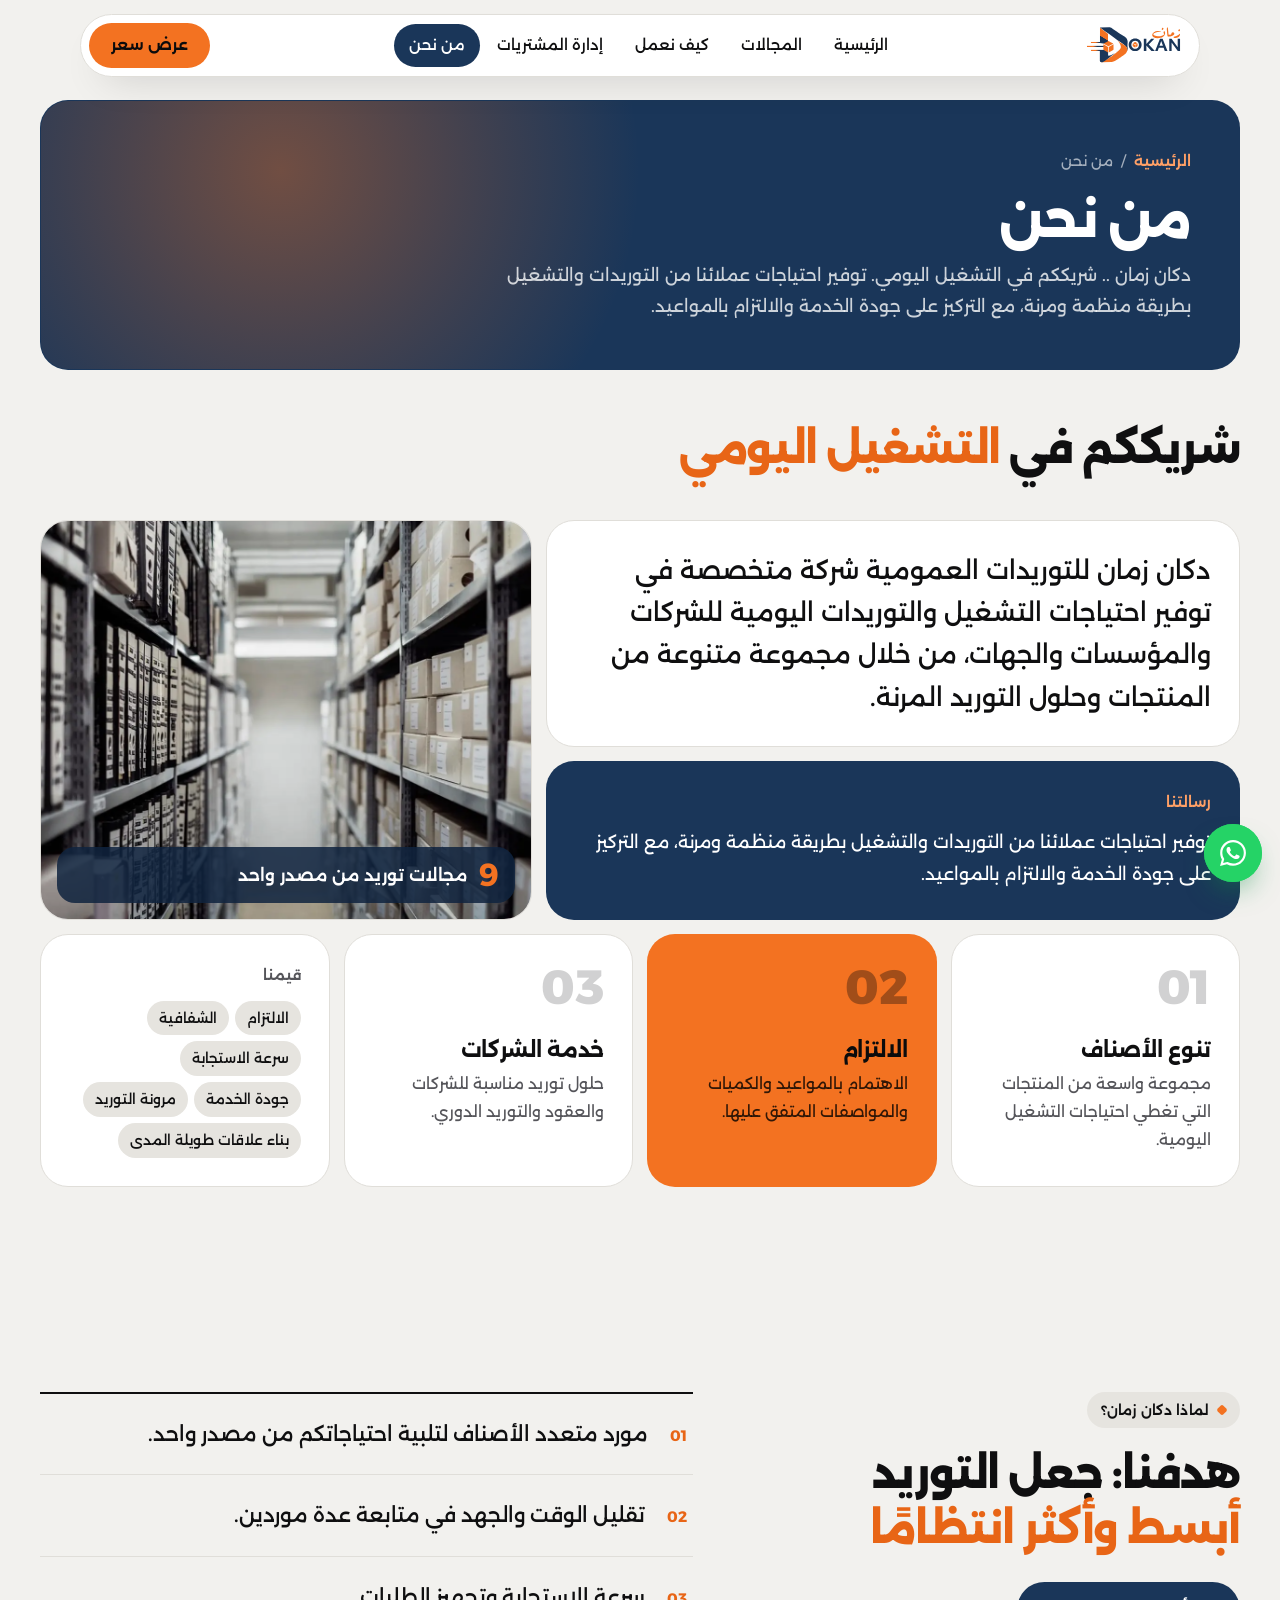
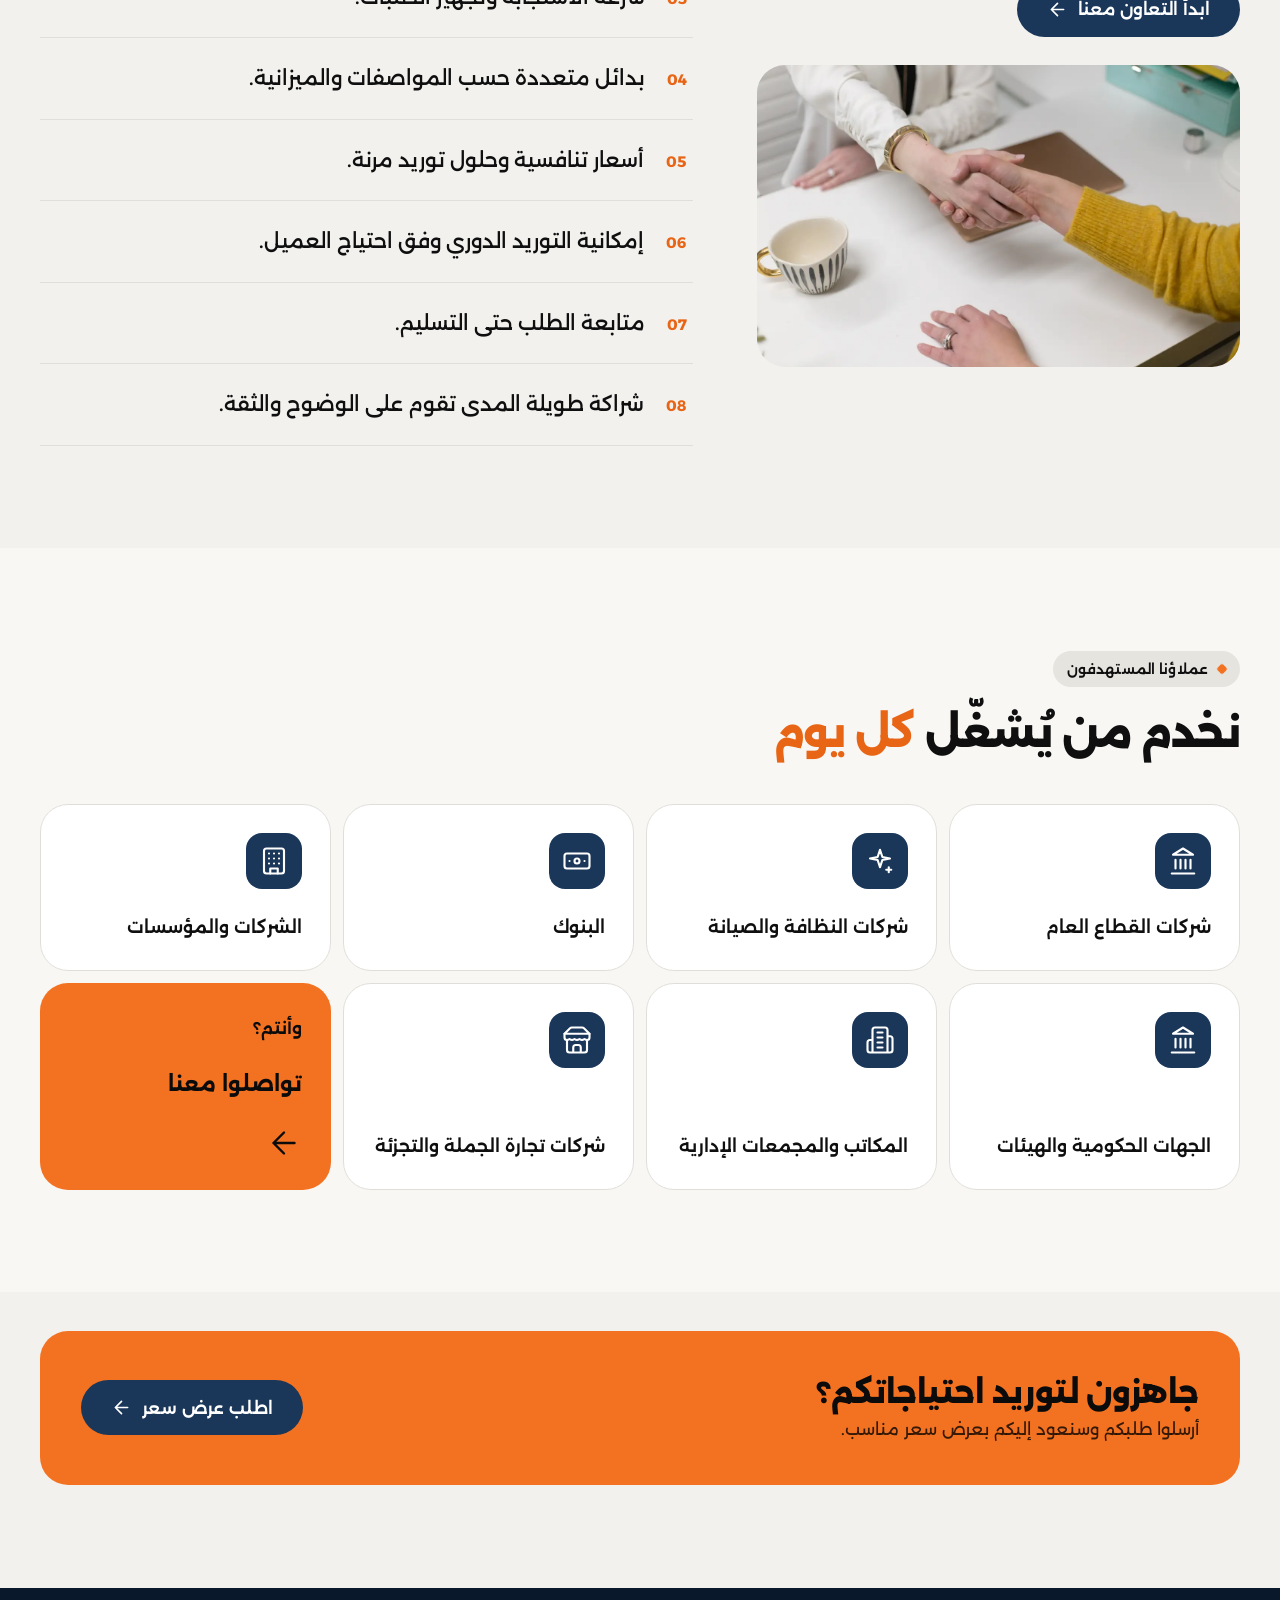
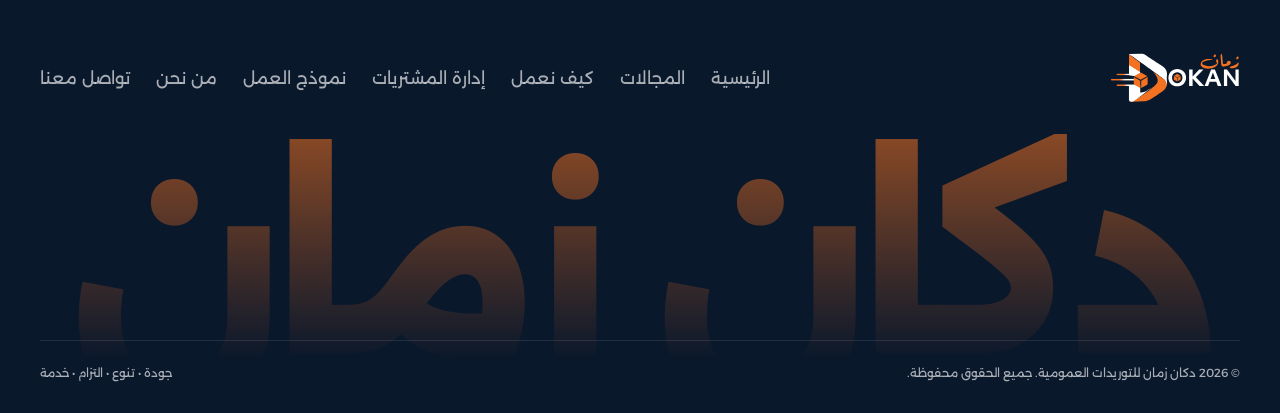
==== about.html @ 1d297fa9 "Dokan Zaman website Static Arabic (RTL) website for Dokan Zaman General Supplies: homepage plus cate" ====
<!doctype html>
<html lang="ar" dir="rtl">
<head>
  <meta charset="utf-8">
  <meta name="viewport" content="width=device-width, initial-scale=1">
  <title>من نحن | دكان زمان</title>
  <meta name="description" content="دكان زمان للتوريدات العمومية — شريككم الموثوق في التوريدات والتشغيل. مورد واحد لاحتياجات متعددة وإدارة المشتريات نيابةً عن الشركات.">
  <meta name="color-scheme" content="light">
  <meta name="theme-color" content="#F2F1EE">
  <link rel="icon" type="image/svg+xml" href="assets/logo-mark.svg">
  <link rel="preconnect" href="https://fonts.googleapis.com">
  <link rel="preconnect" href="https://fonts.gstatic.com" crossorigin>
  <link href="https://fonts.googleapis.com/css2?family=Alexandria:wght@300..800&display=swap" rel="stylesheet">
  <link rel="stylesheet" href="css/style.css?v=9cafc431">
</head>
<body id="top">

  <svg class="sprite" aria-hidden="true" xmlns="http://www.w3.org/2000/svg">
    <defs>
      <symbol id="i-building" viewBox="0 0 24 24"><rect width="16" height="20" x="4" y="2" rx="2"/><path d="M9 22v-4h6v4M8 6h.01M16 6h.01M12 6h.01M12 10h.01M12 14h.01M16 10h.01M16 14h.01M8 10h.01M8 14h.01"/></symbol>
      <symbol id="i-landmark" viewBox="0 0 24 24"><path d="M3 22h18M6 18v-7M10 18v-7M14 18v-7M18 18v-7"/><path d="M12 2 20 7H4Z"/></symbol>
      <symbol id="i-bank" viewBox="0 0 24 24"><rect width="20" height="12" x="2" y="6" rx="2"/><circle cx="12" cy="12" r="2"/><path d="M6 12h.01M18 12h.01"/></symbol>
      <symbol id="i-sparkle" viewBox="0 0 24 24"><path d="M12 3l1.9 5.8L20 10l-6.1 1.2L12 17l-1.9-5.8L4 10l6.1-1.2Z"/><path d="M19 17v4M17 19h4"/></symbol>
      <symbol id="i-store" viewBox="0 0 24 24"><path d="m2 7 4.41-4.41A2 2 0 0 1 7.83 2h8.34a2 2 0 0 1 1.42.59L22 7M4 12v8a2 2 0 0 0 2 2h12a2 2 0 0 0 2-2v-8M15 22v-4a2 2 0 0 0-2-2h-2a2 2 0 0 0-2 2v4M2 7h20"/><path d="M22 7v3a2 2 0 0 1-2 2 2.7 2.7 0 0 1-1.6-.6.7.7 0 0 0-.8 0A2.7 2.7 0 0 1 16 12a2.7 2.7 0 0 1-1.6-.6.7.7 0 0 0-.8 0A2.7 2.7 0 0 1 12 12a2.7 2.7 0 0 1-1.6-.6.7.7 0 0 0-.8 0A2.7 2.7 0 0 1 8 12a2.7 2.7 0 0 1-1.6-.6.7.7 0 0 0-.8 0A2.7 2.7 0 0 1 4 12a2 2 0 0 1-2-2V7"/></symbol>
      <symbol id="i-office" viewBox="0 0 24 24"><path d="M6 22V4a2 2 0 0 1 2-2h8a2 2 0 0 1 2 2v18ZM6 12H4a2 2 0 0 0-2 2v6a2 2 0 0 0 2 2h2M18 9h2a2 2 0 0 1 2 2v9a2 2 0 0 1-2 2h-2M10 6h4M10 10h4M10 14h4M10 18h4"/></symbol>
      <symbol id="i-arrow" viewBox="0 0 24 24"><path d="M19 12H5M12 19l-7-7 7-7"/></symbol>
      <symbol id="i-menu" viewBox="0 0 24 24"><path d="M4 6h16M4 12h16M4 18h16"/></symbol>
      <symbol id="i-x" viewBox="0 0 24 24"><path d="M18 6 6 18M6 6l12 12"/></symbol>
      <symbol id="i-up" viewBox="0 0 24 24"><path d="m18 15-6-6-6 6"/></symbol>
    </defs>
  </svg>

  <!-- ============ ISLAND NAV ============ -->
  <header class="island" id="island">
    <a href="index.html" class="island__brand" aria-label="دكان زمان — الصفحة الرئيسية">
      <img src="assets/logo.svg" alt="Dokan Zaman" width="120" height="48">
    </a>
    <nav class="island__links" aria-label="القائمة الرئيسية">
      <a href="index.html">الرئيسية</a>
      <a href="categories.html">المجالات</a>
      <a href="services.html">كيف نعمل</a>
      <a href="procurement.html">إدارة المشتريات</a>
      <a href="about.html" class="is-active" aria-current="page">من نحن</a>
    </nav>
    <div class="island__actions">
      <a href="index.html#contact" class="pill pill--orange island__cta">عرض سعر</a>
      <button class="icon-btn menu-btn" type="button" aria-label="فتح القائمة" aria-expanded="false" aria-controls="sheet">
        <svg class="ico"><use href="#i-menu"/></svg>
      </button>
    </div>
  </header>

  <!-- full-screen mobile menu -->
  <div class="sheet" id="sheet" hidden>
    <button class="icon-btn sheet__close" type="button" aria-label="إغلاق القائمة"><svg class="ico"><use href="#i-x"/></svg></button>
    <nav class="sheet__links" aria-label="القائمة">
      <a href="index.html"><span>01</span>الرئيسية</a>
      <a href="categories.html"><span>02</span>المجالات</a>
      <a href="services.html"><span>03</span>كيف نعمل</a>
      <a href="procurement.html"><span>04</span>إدارة المشتريات</a>
      <a href="about.html"><span>05</span>من نحن</a>
      <a href="index.html#contact"><span>06</span>تواصل معنا</a>
    </nav>
    <a href="index.html#contact" class="pill pill--orange pill--lg sheet__cta">اطلب عرض سعر <svg class="ico"><use href="#i-arrow"/></svg></a>
  </div>

  <main>
    <section class="page-hero2">
      <div class="wrap">
        <div class="tile tile--dark page-hero2__tile" data-reveal>
          <nav class="crumbs2" aria-label="مسار الصفحة"><a href="index.html">الرئيسية</a><span aria-hidden="true">/</span><span aria-current="page">من نحن</span></nav>
          <h1>من نحن</h1>
          <p>دكان زمان .. شريككم في التشغيل اليومي. توفير احتياجات عملائنا من التوريدات والتشغيل بطريقة منظمة ومرنة، مع التركيز على جودة الخدمة والالتزام بالمواعيد.</p>
        </div>
      </div>
    </section>

    <!-- ============ ABOUT BENTO ============ -->
    <section class="sec" id="about">
      <div class="wrap">
        <header class="sec__head" data-reveal>
          <h2>شريككم في <span class="hl">التشغيل اليومي</span></h2>
        </header>
        <div class="bento bento--about">
          <article class="tile tile--wide" data-reveal>
            <p class="quote">دكان زمان للتوريدات العمومية شركة متخصصة في توفير احتياجات التشغيل والتوريدات اليومية للشركات والمؤسسات والجهات، من خلال مجموعة متنوعة من المنتجات وحلول التوريد المرنة.</p>
          </article>
          <figure class="tile tile--photo about-photo" data-reveal style="--d:.04s">
            <img src="assets/img/warehouse.webp" alt="مستودع منظم بأرفف مليئة بالأصناف" width="1280" height="853" loading="lazy" decoding="async">
            <figcaption><b>9</b> مجالات توريد من مصدر واحد</figcaption>
          </figure>
          <article class="tile tile--blue about-mission" data-reveal style="--d:.06s">
            <span class="tile__label tile__label--light">رسالتنا</span>
            <p class="tile__text">توفير احتياجات عملائنا من التوريدات والتشغيل بطريقة منظمة ومرنة، مع التركيز على جودة الخدمة والالتزام بالمواعيد.</p>
          </article>
          <article class="tile pillar2" data-reveal>
            <b class="pillar2__n">01</b>
            <h3>تنوع الأصناف</h3>
            <p>مجموعة واسعة من المنتجات التي تغطي احتياجات التشغيل اليومية.</p>
          </article>
          <article class="tile pillar2 tile--orange" data-reveal style="--d:.06s">
            <b class="pillar2__n">02</b>
            <h3>الالتزام</h3>
            <p>الاهتمام بالمواعيد والكميات والمواصفات المتفق عليها.</p>
          </article>
          <article class="tile pillar2" data-reveal style="--d:.12s">
            <b class="pillar2__n">03</b>
            <h3>خدمة الشركات</h3>
            <p>حلول توريد مناسبة للشركات والعقود والتوريد الدوري.</p>
          </article>
          <article class="tile tile--values" data-reveal style="--d:.18s">
            <span class="tile__label">قيمنا</span>
            <ul class="chips2">
              <li>الالتزام</li><li>الشفافية</li><li>سرعة الاستجابة</li><li>جودة الخدمة</li><li>مرونة التوريد</li><li>بناء علاقات طويلة المدى</li>
            </ul>
          </article>
        </div>
      </div>
    </section>

    <!-- ============ WHY ============ -->
    <section class="sec" id="why">
      <div class="wrap why2">
        <header class="sec__head why2__head" data-reveal>
          <span class="tag"><i></i> لماذا دكان زمان؟</span>
          <h2>هدفنا: جعل التوريد <span class="hl">أبسط وأكثر انتظامًا</span></h2>
          <a href="index.html#contact" class="pill pill--dark pill--lg">ابدأ التعاون معنا <svg class="ico"><use href="#i-arrow"/></svg></a>
          <figure class="why2__media"><img src="assets/img/handshake.webp" alt="مصافحة لإتمام اتفاق توريد" width="1280" height="853" loading="lazy" decoding="async"></figure>
        </header>
        <ol class="why2__list">
          <li data-reveal><b>01</b>مورد متعدد الأصناف لتلبية احتياجاتكم من مصدر واحد.</li>
          <li data-reveal><b>02</b>تقليل الوقت والجهد في متابعة عدة موردين.</li>
          <li data-reveal><b>03</b>سرعة الاستجابة وتجهيز الطلبات.</li>
          <li data-reveal><b>04</b>بدائل متعددة حسب المواصفات والميزانية.</li>
          <li data-reveal><b>05</b>أسعار تنافسية وحلول توريد مرنة.</li>
          <li data-reveal><b>06</b>إمكانية التوريد الدوري وفق احتياج العميل.</li>
          <li data-reveal><b>07</b>متابعة الطلب حتى التسليم.</li>
          <li data-reveal><b>08</b>شراكة طويلة المدى تقوم على الوضوح والثقة.</li>
        </ol>
      </div>
    </section>

    <!-- ============ CLIENTS ============ -->
    <section class="sec sec--tint" id="clients">
      <div class="wrap">
        <header class="sec__head" data-reveal>
          <span class="tag"><i></i> عملاؤنا المستهدفون</span>
          <h2>نخدم من يُشغّل <span class="hl">كل يوم</span></h2>
        </header>
        <ul class="clients2">
          <li class="tile" data-reveal><svg class="ico"><use href="#i-landmark"/></svg>شركات القطاع العام</li>
          <li class="tile" data-reveal style="--d:.04s"><svg class="ico"><use href="#i-sparkle"/></svg>شركات النظافة والصيانة</li>
          <li class="tile" data-reveal style="--d:.08s"><svg class="ico"><use href="#i-bank"/></svg>البنوك</li>
          <li class="tile" data-reveal style="--d:.12s"><svg class="ico"><use href="#i-building"/></svg>الشركات والمؤسسات</li>
          <li class="tile" data-reveal style="--d:.16s"><svg class="ico"><use href="#i-landmark"/></svg>الجهات الحكومية والهيئات</li>
          <li class="tile" data-reveal style="--d:.2s"><svg class="ico"><use href="#i-office"/></svg>المكاتب والمجمعات الإدارية</li>
          <li class="tile" data-reveal style="--d:.24s"><svg class="ico"><use href="#i-store"/></svg>شركات تجارة الجملة والتجزئة</li>
          <li class="tile tile--orange clients2__cta" data-reveal style="--d:.28s"><a href="index.html#contact">وأنتم؟ <b>تواصلوا معنا</b> <svg class="ico"><use href="#i-arrow"/></svg></a></li>
        </ul>
      </div>
    </section>

    <section class="sec sec--cta">
      <div class="wrap">
        <div class="tile tile--orange cta-tile" data-reveal>
          <div>
            <h2>جاهزون لتوريد احتياجاتكم؟</h2>
            <p>أرسلوا طلبكم وسنعود إليكم بعرض سعر مناسب.</p>
          </div>
          <a href="index.html#contact" class="pill pill--dark pill--lg">اطلب عرض سعر <svg class="ico"><use href="#i-arrow"/></svg></a>
        </div>
      </div>
    </section>
  </main>

  <footer class="foot">
    <div class="wrap foot__inner">
      <img class="foot__logo" src="assets/logo-dark.svg" alt="Dokan Zaman" width="160" height="64" loading="lazy">
      <nav class="foot__links" aria-label="روابط سريعة">
        <a href="index.html">الرئيسية</a><a href="categories.html">المجالات</a><a href="services.html">كيف نعمل</a><a href="procurement.html">إدارة المشتريات</a><a href="procurement.html#savings">نموذج العمل</a><a href="about.html">من نحن</a><a href="index.html#contact">تواصل معنا</a>
      </nav>
    </div>
    <p class="foot__word" aria-hidden="true">دكان زمان</p>
    <div class="wrap foot__bottom">
      <small>© <span id="year">2026</span> دكان زمان للتوريدات العمومية. جميع الحقوق محفوظة.</small>
      <small>جودة • تنوع • التزام • خدمة</small>
    </div>
  </footer>

  <a href="https://wa.me/201000000000?text=%D9%85%D8%B1%D8%AD%D8%A8%D9%8B%D8%A7%20%D8%AF%D9%83%D8%A7%D9%86%20%D8%B2%D9%85%D8%A7%D9%86%D8%8C%20%D8%A3%D8%B1%D9%8A%D8%AF%20%D8%A7%D9%84%D8%A7%D8%B3%D8%AA%D9%81%D8%B3%D8%A7%D8%B1%20%D8%B9%D9%86%20%D8%B7%D9%84%D8%A8%20%D8%AA%D9%88%D8%B1%D9%8A%D8%AF." class="wa-float" target="_blank" rel="noopener" aria-label="تواصل معنا على واتساب">
    <svg class="wa-float__icon" viewBox="0 0 24 24" aria-hidden="true"><path fill="currentColor" d="M17.472 14.382c-.297-.149-1.758-.867-2.03-.967-.273-.099-.471-.148-.67.15-.197.297-.767.966-.94 1.164-.173.199-.347.223-.644.075-.297-.15-1.255-.463-2.39-1.475-.883-.788-1.48-1.761-1.653-2.059-.173-.297-.018-.458.13-.606.134-.133.298-.347.446-.52.149-.174.198-.298.298-.497.099-.198.05-.371-.025-.52-.075-.149-.669-1.612-.916-2.207-.242-.579-.487-.5-.669-.51-.173-.008-.371-.01-.57-.01-.198 0-.52.074-.792.372-.272.297-1.04 1.016-1.04 2.479 0 1.462 1.065 2.875 1.213 3.074.149.198 2.096 3.2 5.077 4.487.709.306 1.262.489 1.694.625.712.227 1.36.195 1.871.118.571-.085 1.758-.719 2.006-1.413.248-.694.248-1.289.173-1.413-.074-.124-.272-.198-.57-.347m-5.421 7.403h-.004a9.87 9.87 0 0 1-5.031-1.378l-.361-.214-3.741.982.998-3.648-.235-.374a9.86 9.86 0 0 1-1.51-5.26c.001-5.45 4.436-9.884 9.888-9.884 2.64 0 5.122 1.03 6.988 2.898a9.825 9.825 0 0 1 2.893 6.994c-.003 5.45-4.437 9.884-9.885 9.884m8.413-18.297A11.815 11.815 0 0 0 12.05 0C5.495 0 .16 5.335.157 11.892c0 2.096.547 4.142 1.588 5.945L.057 24l6.305-1.654a11.882 11.882 0 0 0 5.683 1.448h.005c6.554 0 11.89-5.335 11.893-11.893a11.821 11.821 0 0 0-3.48-8.413Z"/></svg>
    <span class="wa-float__label">تواصل معنا على واتساب</span>
  </a>
  <a href="#top" class="to-top2" aria-label="العودة للأعلى"><svg class="ico"><use href="#i-up"/></svg></a>


  <script src="js/main.js?v=364446db" defer></script>
</body>
</html>
---- css/style.css ----
/* =========================================================
   Dokan Zaman — site styles ("Bold Bento")
   Flat, high-contrast tiles: navy (#1A3659, from the logo) + orange; black only for text.
   Performance: animate transform/opacity only,
   no blur filters, looping animations pause off-screen.
   ========================================================= */

:root {
  --orange: #F37221;
  --orange-600: #DC6015;
  --orange-300: #FFA066;
  --ink-on-orange: #0B0B0C;
  --band: #10243F;            /* deep navy for large dark areas */
  --blue: #1A3659;

  --bg: #F2F1EE;
  --tile: #FFFFFF;
  --tile-2: #F8F7F4;
  --heading: #0F0F10;
  --text: #1C1C1E;
  --muted: #55555A;
  --line: #E0DED9;
  --dark-tile: #1A3659;       /* logo navy for dark tiles, badges, buttons */
  --hl: #E86516;
  --chip: #E6E4DF;
  --shadow: 0 18px 40px -24px rgba(0, 0, 0, .3);

  --font: "Alexandria", "Readex Pro", system-ui, "Segoe UI", Tahoma, sans-serif;
  --r: 28px;
  --ease: cubic-bezier(.22, .8, .24, 1);
  --wrap: 1200px;
  interpolate-size: allow-keywords;
  color-scheme: light;
}

/* ---------- Base ---------- */
*, *::before, *::after { box-sizing: border-box; }
html { scroll-behavior: smooth; scroll-padding-top: 96px; overflow-x: clip; -webkit-text-size-adjust: 100%; }
body {
  margin: 0; font-family: var(--font); font-size: 1.05rem; line-height: 1.8;
  color: var(--text); background: var(--bg); -webkit-font-smoothing: antialiased; overflow-x: clip;
}
img, svg { display: block; max-width: 100%; }
a { color: inherit; text-decoration: none; }
h1, h2, h3 { margin: 0; line-height: 1.4; color: var(--heading); letter-spacing: -.015em; }
p { margin: 0; }
ul, ol { margin: 0; padding: 0; list-style: none; }
button, input, select, textarea { font: inherit; color: inherit; }
::selection { background: var(--orange); color: #fff; }
:focus-visible { outline: 3px solid var(--orange); outline-offset: 3px; border-radius: 8px; }

.sprite { position: absolute; width: 0; height: 0; overflow: hidden; }
.ico { width: 1.25em; height: 1.25em; flex: none; fill: none; stroke: currentColor; stroke-width: 1.9; stroke-linecap: round; stroke-linejoin: round; }
.num { direction: ltr; unicode-bidi: isolate; display: inline-block; }
.wrap { width: min(var(--wrap), 100% - 32px); margin-inline: auto; }
.hl { color: var(--hl); }


/* ---------- Tags / pills / buttons ---------- */
.tag {
  display: inline-flex; align-items: center; gap: 10px;
  font-size: .85rem; font-weight: 600; letter-spacing: .01em;
  color: var(--heading); background: var(--chip);
  padding: 6px 14px; border-radius: 999px; margin-bottom: 18px;
  width: fit-content;
}
.tag i { width: 8px; height: 8px; border-radius: 2px; background: var(--orange); transform: rotate(45deg); }
.tag--light { color: #fff; background: rgba(255,255,255,.08); }
.tag--dark { color: var(--ink-on-orange); background: rgba(0,0,0,.1); }
.tag--dark i { background: var(--ink-on-orange); }

.pill {
  display: inline-flex; align-items: center; justify-content: center; gap: 10px;
  padding: 11px 20px; border-radius: 999px; border: 2px solid transparent;
  font-weight: 600; font-size: .98rem; line-height: 1.2; cursor: pointer;
  transition: transform .3s var(--ease), background-color .25s, color .25s, border-color .25s;
}
.pill .ico { transition: transform .3s var(--ease); }
.pill:hover { transform: translateY(-2px); }
.pill:hover .ico { transform: translateX(-4px); }
.pill:active { transform: scale(.97); }
.pill--orange { background: var(--orange); color: var(--ink-on-orange); }
.pill--orange:hover { background: var(--orange-600); color: #fff; }
.pill--dark { background: var(--dark-tile); color: #fff; }
.pill--dark:hover { background: var(--orange); color: var(--ink-on-orange); }
.pill--line { border-color: var(--heading); color: var(--heading); }
.pill--line:hover { background: var(--dark-tile); border-color: var(--dark-tile); color: #fff; }
.pill--lg { padding: 15px 28px; font-size: 1.05rem; }
.pill--block { width: 100%; }

.icon-btn {
  width: 44px; height: 44px; border-radius: 50%;
  display: inline-grid; place-items: center;
  border: 0; background: var(--chip); color: var(--heading); cursor: pointer;
  transition: background-color .25s, color .25s, transform .3s var(--ease);
}
.icon-btn:hover { background: var(--dark-tile); color: #fff; }
.icon-btn:active { transform: scale(.92); }
.icon-btn .ico { width: 20px; height: 20px; grid-area: 1 / 1; }


/* =========================================================
   ISLAND NAV
   ========================================================= */
.island {
  position: fixed; z-index: 60; top: 14px; left: 50%;
  width: min(1120px, 100% - 24px);
  display: flex; align-items: center; justify-content: space-between; gap: 16px;
  padding: 8px 18px 8px 8px;
  background: var(--tile);
  border: 1px solid var(--line);
  border-radius: 999px;
  box-shadow: var(--shadow);
  transform: translateX(-50%);
  transition: transform .45s var(--ease);
}
.island.is-hidden { transform: translate(-50%, calc(-100% - 60px)); }
.island__brand img { height: 38px; width: auto; }
.island__links { display: flex; gap: 2px; }
.island__links a {
  padding: 8px 15px; border-radius: 999px; font-weight: 500; font-size: .93rem; color: var(--heading);
  transition: background-color .25s, color .25s;
}
.island__links a:hover { background: var(--chip); }
.island__links a.is-active { background: var(--dark-tile); color: #fff; }
.island__actions { display: flex; align-items: center; gap: 8px; }
.menu-btn { display: none; }

.sheet {
  position: fixed; inset: 0; z-index: 70;
  background: var(--band); color: #fff;
  display: flex; flex-direction: column; justify-content: center; gap: 36px;
  padding: 90px 28px 40px;
  opacity: 0; transform: translateY(-16px); pointer-events: none;
  transition: opacity .3s, transform .4s var(--ease);
}
/* `display: flex` above would override the [hidden] attribute — keep the closed sheet out of the page */
.sheet[hidden] { display: none; }
.sheet.is-open { opacity: 1; transform: none; pointer-events: auto; }
.sheet__close { position: absolute; top: 20px; left: 20px; background: rgba(255,255,255,.1); color: #fff; }
.sheet__links { display: grid; gap: 6px; }
.sheet__links a { display: flex; align-items: baseline; gap: 16px; font-size: clamp(1.8rem, 7vw, 2.6rem); font-weight: 700; line-height: 1.5; }
.sheet__links a span { font-size: .9rem; color: var(--orange); font-weight: 600; }
.sheet__links a:hover { color: var(--orange-300); }
.sheet__cta { align-self: flex-start; }

/* =========================================================
   TILES / BENTO
   ========================================================= */
.bento { display: grid; grid-template-columns: repeat(12, 1fr); gap: 14px; }
.tile {
  position: relative; overflow: hidden;
  background: var(--tile);
  border: 1px solid var(--line);
  border-radius: var(--r);
  padding: 28px;
}
.tile--dark { background: var(--dark-tile); border-color: transparent; color: rgba(255,255,255,.85); }
.tile--dark h3, .tile--dark h2 { color: #fff; }
.tile--blue { background: var(--blue); border-color: transparent; color: rgba(255,255,255,.85); }
.tile--blue h3 { color: #fff; }
.tile--orange { background: var(--orange); border-color: transparent; color: var(--ink-on-orange); }
.tile--orange h2, .tile--orange h3 { color: var(--ink-on-orange); }
.tile__label { display: block; font-size: .9rem; font-weight: 600; color: var(--muted); }
.tile--orange .tile__label { color: rgba(0,0,0,.75); }
.tile__label--light { color: var(--orange-300); }
.tile__text { color: #fff; font-size: 1.1rem; margin-top: 10px; line-height: 1.85; }
.big { display: block; font-size: clamp(2.6rem, 1.6rem + 3vw, 4.2rem); font-weight: 800; line-height: 1.05; letter-spacing: -.03em; color: var(--heading); }
.tile--orange .big { color: var(--ink-on-orange); }
.big--sm { font-size: clamp(2rem, 1.4rem + 2vw, 2.8rem); }

/* =========================================================
   HERO
   ========================================================= */
.hero { padding: 104px 0 18px; }
.bento--hero { grid-auto-rows: minmax(0, auto); }
.tile--intro { grid-column: span 7; grid-row: span 2; padding: clamp(28px, 4vw, 52px); display: flex; flex-direction: column; justify-content: center; }
.tile--intro h1 { font-size: clamp(2.1rem, 1.2rem + 3vw, 3.6rem); font-weight: 800; line-height: 1.25; letter-spacing: -.03em; }
.tile--intro p { color: var(--muted); font-size: clamp(1rem, .95rem + .3vw, 1.15rem); margin-top: 22px; max-width: 52ch; }
.row-btns { display: flex; flex-wrap: wrap; gap: 10px; margin-top: 30px; }

.tile--brand { grid-column: span 5; min-height: 300px; display: flex; flex-direction: column; justify-content: space-between; }
.tile--brand::before {
  content: ""; position: absolute; inset: auto -20% -60% auto; width: 90%; aspect-ratio: 1; border-radius: 50%;
  background: radial-gradient(closest-side, rgba(243,114,33,.35), transparent);
}
.brand-art { position: relative; flex: 1; display: grid; place-items: center; }
.brand-art img { width: min(58%, 250px); position: relative; animation: bob 6s ease-in-out infinite; will-change: transform; }
.brand-art__lines { position: absolute; left: 4%; top: 50%; width: 36%; height: 44px; margin-top: -22px; display: flex; flex-direction: column; justify-content: space-between; }
.brand-art__lines i { height: 6px; border-radius: 99px; background: linear-gradient(90deg, transparent, var(--orange)); transform-origin: right; animation: whoosh 2.4s var(--ease) infinite; will-change: transform, opacity; }
.brand-art__lines i:nth-child(2) { animation-delay: .4s; background: linear-gradient(90deg, transparent, #fff); }
.brand-art__lines i:nth-child(3) { animation-delay: .8s; width: 70%; }
@keyframes bob { 50% { transform: translateY(-10px); } }
@keyframes whoosh { 0% { transform: scaleX(0); opacity: 0; } 30% { opacity: 1; } 100% { transform: translateX(-30%) scaleX(1); opacity: 0; } }
.tile__foot { position: relative; font-size: 1.05rem; color: rgba(255,255,255,.8); }
.tile__foot b { color: var(--orange-300); }

.tile--stat { grid-column: span 2; display: flex; flex-direction: column; justify-content: space-between; gap: 16px; min-height: 170px; }
.tile--stat.tile--orange { grid-column: span 3; }
.tile__corner { position: absolute; top: 22px; left: 22px; width: 28px; height: 28px; stroke-width: 2.2; }

.tile--track { grid-column: span 12; padding: 22px 28px; }
.track__head { display: flex; justify-content: space-between; align-items: center; margin-bottom: 16px; font-size: .92rem; }
.live { display: inline-flex; align-items: center; gap: 10px; color: var(--muted); font-weight: 500; }
.live i { position: relative; width: 9px; height: 9px; border-radius: 50%; background: #22C55E; }
.live i::after { content: ""; position: absolute; inset: 0; border-radius: 50%; background: #22C55E; animation: ping 1.8s ease-out 3; }
@keyframes ping { to { transform: scale(3); opacity: 0; } }
.track__status { font-weight: 700; color: var(--hl); transition: opacity .25s; }
.track { display: grid; grid-template-columns: repeat(5, 1fr); gap: 10px; }
.track li {
  display: flex; align-items: center; gap: 12px;
  padding: 10px 12px; border-radius: 18px;
  background: var(--tile-2); color: var(--muted); font-size: .92rem; font-weight: 500;
  transition: background-color .35s, color .35s;
}
.track li span { width: 38px; height: 38px; flex: none; border-radius: 12px; display: grid; place-items: center; background: var(--chip); transition: background-color .35s, color .35s; }
.track li span .ico { width: 19px; height: 19px; }
.track li.is-done { color: var(--heading); }
.track li.is-done span { background: rgba(243,114,33,.16); color: var(--hl); }
.track li.is-current { background: var(--dark-tile); color: #fff; }
.track li.is-current span { background: var(--orange); color: var(--ink-on-orange); }
.track__bar { height: 5px; margin-top: 14px; border-radius: 99px; background: var(--chip); overflow: hidden; }
.track__bar span { display: block; height: 100%; background: var(--orange); border-radius: 99px; transform-origin: right; transform: scaleX(.2); transition: transform .6s var(--ease); }

/* =========================================================
   DOUBLE TICKER (straight, crisp, vivid)
   ========================================================= */
.ticker { margin: 56px 0 0; }
.ticker__row { overflow: hidden; padding: 14px 0; }
.ticker__row--orange { background: var(--orange); color: var(--ink-on-orange); }
.ticker__row--dark { background: var(--band); color: #fff; }
.ticker__track { display: flex; width: max-content; animation: marquee 50s linear infinite; }
.ticker__track--rev { animation-direction: reverse; animation-duration: 60s; }
.ticker ul { display: flex; gap: 36px; padding-inline-end: 36px; }
.ticker li { display: inline-flex; align-items: center; gap: 36px; white-space: nowrap; font-weight: 700; font-size: clamp(1.1rem, .9rem + .8vw, 1.6rem); }
.ticker li::after { content: "✦"; font-size: .7em; }
.ticker__row--dark li { font-weight: 500; font-size: clamp(1rem, .9rem + .4vw, 1.2rem); }
.ticker__row--dark li::after { content: ""; width: 8px; height: 8px; border-radius: 2px; background: var(--orange); transform: rotate(45deg); }
.ticker:hover .ticker__track { animation-play-state: paused; }
@keyframes marquee { to { transform: translateX(50%); } }

/* =========================================================
   SECTIONS
   ========================================================= */
.sec { padding-block: clamp(64px, 8vw, 104px); }
.sec--tint { background: var(--tile-2); }
.sec__head { margin-bottom: clamp(28px, 4vw, 44px); max-width: 760px; }
.sec__head h2 { font-size: clamp(1.7rem, 1.1rem + 2.1vw, 2.6rem); font-weight: 800; line-height: 1.32; letter-spacing: -.03em; }
.sec__head--split { max-width: none; display: flex; justify-content: space-between; align-items: flex-end; gap: 24px 48px; flex-wrap: wrap; }
.sec__lead { color: var(--muted); font-size: 1.08rem; max-width: 52ch; margin-top: 14px; }
.sec__head--split .sec__lead { margin-top: 0; }

/* About */
.bento--about .tile--wide { grid-column: span 7; display: flex; align-items: center; }
.about-mission { grid-column: span 7; }
.about-photo { grid-column: span 5; grid-row: span 2; margin: 0; padding: 0; min-height: 320px; }
.tile--photo img { position: absolute; inset: 0; width: 100%; height: 100%; object-fit: cover; transition: transform 1.2s var(--ease); }
.tile--photo:hover img { transform: scale(1.04); }
.tile--photo figcaption {
  position: absolute; right: 16px; bottom: 16px; left: 16px;
  display: flex; align-items: center; gap: 12px;
  padding: 12px 16px; border-radius: 18px;
  background: rgba(16,36,63,.85); color: #fff; font-weight: 600;
}
.tile--photo figcaption b { font-size: 2rem; line-height: 1; color: var(--orange); }
.quote { font-size: clamp(1.2rem, 1rem + .7vw, 1.55rem); font-weight: 500; line-height: 1.7; color: var(--heading); }
.pillar2 { grid-column: span 3; display: flex; flex-direction: column; gap: 6px; transition: transform .4s var(--ease); }
.pillar2:hover { transform: translateY(-6px); }
.pillar2__n { font-size: 3rem; font-weight: 800; line-height: 1; opacity: .2; margin-bottom: 18px; }
.pillar2 h3 { font-size: 1.3rem; }
.pillar2 p { color: var(--muted); font-size: .98rem; }
.pillar2.tile--orange p { color: rgba(0,0,0,.8); }
.pillar2.tile--orange .pillar2__n { opacity: .35; }
.tile--values { grid-column: span 3; }
.chips2 { display: flex; flex-wrap: wrap; gap: 6px; margin-top: 12px; }
.chips2 li { padding: 5px 12px; border-radius: 999px; background: var(--chip); font-size: .86rem; font-weight: 500; color: var(--heading); }

/* Services rows */
.rows { border-top: 2px solid var(--heading); }
.row {
  position: relative; isolation: isolate;
  display: grid; grid-template-columns: 70px minmax(180px, 1fr) 1.6fr 48px; align-items: center; gap: 20px;
  padding: 26px 18px; border-bottom: 1px solid var(--line);
  transition: color .3s;
}
.row::before {
  content: ""; position: absolute; inset: 4px 0; z-index: -1; border-radius: 20px;
  background: var(--orange); transform: scaleY(0); opacity: 0;
  transition: transform .4s var(--ease), opacity .3s;
}
.row b { font-size: 1rem; font-weight: 700; color: var(--hl); }
.row h3 { font-size: clamp(1.15rem, 1rem + .6vw, 1.5rem); font-weight: 700; }
.row p { color: var(--muted); }
.row .ico { width: 30px; height: 30px; color: var(--heading); justify-self: end; transition: transform .4s var(--ease); }
.row:hover::before { transform: none; opacity: 1; }
.row:hover b, .row:hover h3, .row:hover p, .row:hover .ico { color: var(--ink-on-orange); }
.row:hover .ico { transform: rotate(-12deg) scale(1.1); }

/* Process (sticky stepper) */
.process2 { display: grid; grid-template-columns: .9fr 1.1fr; gap: clamp(28px, 5vw, 72px); align-items: start; }
.process2__aside { align-self: stretch; }
.process2__aside .stepper { position: sticky; top: 100px; }
.stepper {
  background: var(--dark-tile); color: #fff; border-radius: var(--r);
  padding: 30px; display: grid; grid-template-columns: 1fr auto; align-items: center; gap: 20px;
}
.stepper__media { grid-column: 1 / -1; position: relative; aspect-ratio: 16 / 9; border-radius: 18px; overflow: hidden; background: rgba(255,255,255,.06); }
.stepper__media img { position: absolute; inset: 0; width: 100%; height: 100%; object-fit: cover; opacity: 0; transform: scale(1.06); transition: opacity .6s var(--ease), transform 1.2s var(--ease); }
.stepper__media img.is-on { opacity: 1; transform: none; }
.stepper__num { direction: ltr; text-align: right; font-size: 5.5rem; font-weight: 800; line-height: 1; letter-spacing: -.04em; }
.stepper__num span { display: inline-block; transition: opacity .25s, transform .35s var(--ease); }
.stepper__num span.is-swap { opacity: 0; transform: translateY(12px); }
.stepper__num small { font-size: 1.2rem; font-weight: 500; opacity: .5; margin-inline-start: 6px; }
.stepper__icon { width: 96px; height: 96px; border-radius: 28px; background: var(--orange); color: var(--ink-on-orange); display: grid; place-items: center; }
.stepper__icon .ico { width: 46px; height: 46px; stroke-width: 1.6; }
.stepper__dots { grid-column: 1 / -1; display: flex; gap: 6px; }
.stepper__dots i { flex: 1; height: 5px; border-radius: 99px; background: rgba(255,255,255,.15); transition: background-color .35s; }
.stepper__dots i.is-on { background: var(--orange); }
.steps2 { display: grid; gap: 14px; }
.step2 {
  background: var(--tile); border: 1px solid var(--line); border-radius: var(--r);
  padding: 30px; min-height: 220px;
  display: flex; flex-direction: column; justify-content: center; gap: 6px;
  opacity: .45; transition: opacity .4s, border-color .4s;
}
.step2.is-active { opacity: 1; border-color: var(--orange); }
.step2 b { color: var(--hl); font-weight: 700; }
.step2 h3 { font-size: 1.5rem; }
.step2 p { color: var(--muted); }
.step2__ico { display: none; }

/* Procurement band (dark in both themes) */
.band {
  background:
    radial-gradient(700px 500px at 100% 0%, rgba(46,90,140,.35), transparent 65%),
    radial-gradient(600px 500px at 0% 100%, rgba(243,114,33,.16), transparent 60%),
    var(--band);
  color: rgba(255,255,255,.85);
}
.band h2, .band h3 { color: #fff; }
.band .hl { color: var(--orange-300); }
.band .sec__lead { color: rgba(255,255,255,.7); }
.band__grid { display: grid; grid-template-columns: 1.15fr 1fr; gap: 20px; align-items: start; }

.acc { border-top: 1px solid rgba(255,255,255,.14); }
.acc details { border-bottom: 1px solid rgba(255,255,255,.14); }
.acc summary {
  display: flex; align-items: center; gap: 14px;
  padding: 22px 4px; cursor: pointer; list-style: none;
  font-size: 1.2rem; font-weight: 600; color: #fff;
  transition: color .25s;
}
.acc summary::-webkit-details-marker { display: none; }
.acc summary .ico { width: 26px; height: 26px; color: var(--orange-300); }
.acc summary:hover { color: var(--orange-300); }
.acc summary i { position: relative; margin-inline-start: auto; width: 34px; height: 34px; border-radius: 50%; background: rgba(255,255,255,.08); transition: background-color .3s, transform .4s var(--ease); }
.acc summary i::before, .acc summary i::after { content: ""; position: absolute; top: 50%; left: 50%; width: 14px; height: 2px; margin: -1px 0 0 -7px; background: currentColor; border-radius: 2px; }
.acc summary i::after { transform: rotate(90deg); transition: transform .4s var(--ease); }
.acc details[open] summary i { background: var(--orange); color: var(--ink-on-orange); transform: rotate(180deg); }
.acc details[open] summary i::after { transform: rotate(0); }
.acc details::details-content { height: 0; overflow: clip; transition: height .45s var(--ease), content-visibility .45s allow-discrete; }
.acc details[open]::details-content { height: auto; }
.acc .ticks { padding: 0 44px 22px 0; }

.ticks li { position: relative; padding-inline-start: 32px; margin-bottom: 10px; }
.ticks li::before {
  content: ""; position: absolute; right: 0; top: .4em; width: 20px; height: 20px; border-radius: 6px;
  background: var(--orange) url("data:image/svg+xml,%3Csvg xmlns='http://www.w3.org/2000/svg' viewBox='0 0 24 24' fill='none' stroke='%230B0B0C' stroke-width='3.2' stroke-linecap='round' stroke-linejoin='round'%3E%3Cpath d='M20 6 9 17l-5-5'/%3E%3C/svg%3E") center / 12px no-repeat;
}
.ticks--dark li { color: var(--muted); }

.bento--value { grid-template-columns: repeat(2, 1fr); gap: 12px; }
.vtile { grid-column: span 1; display: flex; flex-direction: column; justify-content: flex-end; gap: 6px; min-height: 150px; }
.vtile--big { grid-column: span 2; min-height: 200px; }
.vtile--big p { color: rgba(0,0,0,.8); }
.vtile h3 { font-size: 1.1rem; }
.tile--glass { background: rgba(255,255,255,.05); border-color: rgba(255,255,255,.1); transition: background-color .3s, transform .4s var(--ease); }
.tile--glass:hover { background: rgba(255,255,255,.09); transform: translateY(-4px); }
.tile--glass .big { color: var(--orange-300); }
.vtile__ico { width: 34px; height: 34px; color: var(--orange-300); margin-bottom: auto; }

.flow { display: flex; flex-wrap: wrap; align-items: center; gap: 10px; margin-top: 36px; }
.flow span {
  position: relative; isolation: isolate;
  padding: 8px 18px; margin-left: 14px; border-radius: 999px; border: 1px solid rgba(255,255,255,.18);
  font-weight: 600; color: #fff;
}
.flow span::before { content: ""; position: absolute; inset: -1px; z-index: -1; border-radius: inherit; background: var(--orange); opacity: 0; animation: flowGlow 6s infinite; }
.flow span:nth-child(2)::before { animation-delay: 1s; }
.flow span:nth-child(3)::before { animation-delay: 2s; }
.flow span:nth-child(4)::before { animation-delay: 3s; }
.flow span:nth-child(5)::before { animation-delay: 4s; }
.flow span:nth-child(6)::before { animation-delay: 5s; }
.flow span:not(:last-child)::after { content: "←"; position: absolute; left: -15px; top: 50%; transform: translateY(-50%); color: rgba(255,255,255,.45); font-size: .8rem; }
@keyframes flowGlow { 0%, 12% { opacity: 1; } 20%, 100% { opacity: 0; } }

/* Calculator */
.calc2 { display: grid; grid-template-columns: 1.15fr .85fr; border-radius: 32px; overflow: hidden; border: 1px solid var(--line); }
.calc2__inputs { background: var(--tile); padding: clamp(24px, 4vw, 44px); }
.calc2__inputs h3 { font-size: 1.5rem; margin-bottom: 22px; }
.calc2__label { display: block; font-weight: 600; margin-bottom: 10px; color: var(--heading); }
.presets { display: flex; flex-wrap: wrap; gap: 8px; margin-bottom: 22px; }
.presets button {
  padding: 9px 16px; border-radius: 999px; border: 2px solid var(--line); background: transparent;
  font-weight: 600; font-size: .92rem; cursor: pointer; color: var(--heading);
  transition: background-color .2s, border-color .2s, color .2s;
}
.presets button:hover { border-color: var(--orange); }
.presets button.is-on { background: var(--orange); border-color: var(--orange); color: var(--ink-on-orange); }
.range2 { display: block; margin-bottom: 22px; }
.range2__row { display: flex; justify-content: space-between; gap: 12px; margin-bottom: 10px; color: var(--muted); font-weight: 500; }
.range2 output { font-weight: 800; color: var(--heading); unicode-bidi: plaintext; font-variant-numeric: tabular-nums; }
input[type="range"] {
  --fill: 50%;
  -webkit-appearance: none; appearance: none; width: 100%; height: 10px; border-radius: 99px;
  background: linear-gradient(270deg, var(--orange) var(--fill), #E0DED9 var(--fill));
  cursor: pointer; touch-action: pan-y;
}
input[type="range"]::-webkit-slider-thumb { -webkit-appearance: none; width: 28px; height: 28px; border-radius: 50%; background: var(--dark-tile); border: 5px solid var(--orange); transition: transform .2s var(--ease); }
input[type="range"]:active::-webkit-slider-thumb { transform: scale(1.15); }
input[type="range"]::-moz-range-thumb { width: 18px; height: 18px; border-radius: 50%; background: var(--dark-tile); border: 5px solid var(--orange); }
.calc2__note { font-size: .85rem; color: var(--muted); padding-top: 16px; border-top: 1px dashed var(--line); }

.calc2__out { background: var(--dark-tile); color: #fff; padding: clamp(24px, 4vw, 44px); display: flex; flex-direction: column; justify-content: center; align-items: center; gap: 26px; }
.donut { position: relative; width: min(100%, 280px); aspect-ratio: 1; }
.donut svg { width: 100%; height: 100%; transform: rotate(-90deg); }
.donut circle { fill: none; stroke-width: 14; stroke-linecap: round; }
.donut__track { stroke: rgba(255,255,255,.1); }
.donut__a { stroke: #fff; }
.donut__b { stroke: var(--orange); }
.calc2.is-in .donut__a, .calc2.is-in .donut__b { animation: donut 1.2s var(--ease) .2s backwards; }
@keyframes donut { from { stroke-dasharray: 0 100; } }
.donut__center { position: absolute; inset: 0; display: flex; flex-direction: column; align-items: center; justify-content: center; text-align: center; }
.donut__center small { color: rgba(255,255,255,.65); font-size: .85rem; }
.donut__center strong { font-size: clamp(1.7rem, 1.3rem + 1.2vw, 2.3rem); font-weight: 800; line-height: 1.2; font-variant-numeric: tabular-nums; }
.legend { width: 100%; display: grid; gap: 10px; }
.legend li { display: flex; align-items: center; gap: 10px; padding: 12px 16px; border-radius: 16px; background: rgba(255,255,255,.07); }
.legend i { width: 14px; height: 14px; border-radius: 4px; flex: none; }
.lg-a { background: #fff; }
.lg-b { background: var(--orange); }
.legend span { color: rgba(255,255,255,.75); font-size: .95rem; }
.legend b { color: #fff; }
.legend strong { margin-inline-start: auto; font-weight: 700; unicode-bidi: plaintext; font-variant-numeric: tabular-nums; }

/* Roadmap */
.road { position: relative; display: grid; grid-template-columns: repeat(3, 1fr); gap: 14px; }
.road__line { position: absolute; top: 48px; right: 48px; left: 48px; height: 3px; background: var(--line); border-radius: 99px; z-index: 0; }
.road__line span { display: block; height: 100%; background: var(--orange); border-radius: 99px; transform-origin: right; transform: scaleX(0); }
.phase2 { z-index: 1; padding-top: 22px; background: var(--tile); }
.phase2.tile--dark { background: var(--dark-tile); }
.phase2 { display: flex; flex-direction: column; }
.phase2__dot { width: 42px; height: 42px; border-radius: 50%; display: grid; place-items: center; background: var(--dark-tile); color: #fff; font-weight: 800; margin-bottom: 18px; }
.phase2__dot--on { background: var(--orange); color: var(--ink-on-orange); }
.phase2__time { position: absolute; top: 26px; left: 24px; font-size: .82rem; font-weight: 700; padding: 4px 12px; border-radius: 999px; background: var(--chip); color: var(--heading); }
.phase2__time--on { background: rgba(255,255,255,.12); color: #fff; }
.phase2 h3 { font-size: 1.3rem; margin-bottom: 14px; }
.team2 { margin-top: 14px; display: flex; flex-wrap: wrap; align-items: center; justify-content: space-between; gap: 16px 28px; padding: 22px 28px; border-radius: var(--r); background: var(--tile); border: 1px solid var(--line); }
.team2 p { color: var(--muted); max-width: 60ch; }
.team2 p b { color: var(--heading); }
.team2 ul { display: flex; flex-wrap: wrap; gap: 8px; }
.team2 li { padding: 7px 14px; border-radius: 999px; background: var(--dark-tile); color: #fff; font-size: .9rem; font-weight: 500; }

/* Why */
.why2 { display: grid; grid-template-columns: .85fr 1.15fr; gap: clamp(28px, 5vw, 72px); align-items: start; }
.why2__head { position: sticky; top: 100px; }
.why2__head .pill { margin-top: 26px; }
.why2__media { margin: 28px 0 0; border-radius: var(--r); overflow: hidden; aspect-ratio: 16 / 10; }
.why2__media img { width: 100%; height: 100%; object-fit: cover; }
.why2__list { border-top: 2px solid var(--heading); }
.why2__list li {
  display: flex; align-items: baseline; gap: 22px;
  padding: 22px 6px; border-bottom: 1px solid var(--line);
  font-size: clamp(1.05rem, .95rem + .4vw, 1.28rem); font-weight: 500; color: var(--heading);
  transition: color .25s, translate .35s var(--ease);
}
.why2__list li b { font-size: .95rem; font-weight: 700; color: var(--hl); }
.why2__list li:hover { color: var(--hl); translate: -8px 0; }

/* Clients */
.clients2 { display: grid; grid-template-columns: repeat(4, 1fr); gap: 12px; }
.clients2 li { display: flex; flex-direction: column; gap: 22px; font-size: 1.08rem; font-weight: 600; color: var(--heading); min-height: 150px; justify-content: space-between; transition: background-color .3s, color .3s, transform .4s var(--ease); }
.clients2 li .ico { width: 36px; height: 36px; color: var(--orange); stroke-width: 1.6; }
.clients2 li:not(.clients2__cta):hover { background: var(--dark-tile); color: #fff; transform: translateY(-4px); }
.clients2__cta a { display: flex; flex-direction: column; justify-content: space-between; height: 100%; gap: 22px; color: var(--ink-on-orange); }
.clients2__cta b { display: block; font-size: 1.3rem; }
.clients2__cta .ico { color: var(--ink-on-orange) !important; transition: transform .3s var(--ease); }
.clients2__cta:hover .ico { transform: translateX(-6px); }

/* Contact */
.bento--contact { align-items: stretch; }
.cta2 { grid-column: span 5; padding: clamp(28px, 4vw, 44px); display: flex; flex-direction: column; }
.cta2 h2 { font-size: clamp(1.55rem, 1rem + 1.8vw, 2.25rem); font-weight: 800; line-height: 1.4; }
.cta2 > p { margin-top: 12px; color: rgba(0,0,0,.8); }
.cta2__list { display: grid; gap: 10px; margin-top: auto; padding-top: 32px; }
.cta2__list li { display: flex; align-items: center; gap: 14px; padding: 12px 16px; border-radius: 18px; background: rgba(0,0,0,.08); font-weight: 600; font-size: 1.05rem; transition: background-color .25s; }
.cta2__list li:hover { background: rgba(0,0,0,.16); }
.cta2__list .ico { width: 22px; height: 22px; }

.form2 { grid-column: span 7; padding: clamp(24px, 4vw, 40px); display: grid; gap: 14px; align-content: start; }
.form2 h3 { font-size: 1.5rem; margin-bottom: 6px; }
.form2__row { display: grid; grid-template-columns: 1fr 1fr; gap: 14px; }
.f { position: relative; display: block; }
.f input, .f select, .f textarea {
  width: 100%; padding: 24px 16px 8px; border-radius: 16px;
  border: 2px solid var(--line); background: var(--tile-2); color: var(--heading);
  transition: border-color .25s; resize: vertical; appearance: none;
}
.f textarea { padding-top: 30px; }
.f > span {
  position: absolute; right: 18px; top: 50%; transform: translateY(-50%);
  color: var(--muted); pointer-events: none; font-size: 1rem;
  transform-origin: right top; transition: transform .25s var(--ease), top .25s var(--ease), color .25s;
}
.f textarea + span { top: 26px; }
.f input:focus, .f select:focus, .f textarea:focus { outline: none; border-color: var(--orange); }
.f input:focus + span, .f input:not(:placeholder-shown) + span,
.f textarea:focus + span, .f textarea:not(:placeholder-shown) + span,
.f--select > span { top: 8px; transform: scale(.78); color: var(--hl); }
.f--select::after { content: ""; position: absolute; left: 18px; top: 50%; width: 8px; height: 8px; margin-top: -2px; border-left: 2px solid var(--muted); border-bottom: 2px solid var(--muted); transform: translateY(-50%) rotate(-45deg); pointer-events: none; }
.f .is-invalid { border-color: #E04848; }
.form2__msg { text-align: center; font-size: .92rem; min-height: 1.4em; color: var(--muted); }
.form2__msg.is-ok { color: #1E9E67; }
.form2__msg.is-err { color: #E04848; }

/* Footer */
.foot { background: #0A182C; color: rgba(255,255,255,.65); padding-top: 64px; overflow: hidden; }
.foot__inner { display: flex; flex-wrap: wrap; justify-content: space-between; align-items: center; gap: 24px; }
.foot__logo { height: 52px; width: auto; }
.foot__links { display: flex; flex-wrap: wrap; gap: 8px 26px; }
.foot__links a:hover { color: var(--orange-300); }
.foot__word {
  font-size: clamp(4.5rem, 19vw, 17rem); font-weight: 800; line-height: 1.1; text-align: center; white-space: nowrap;
  margin: 30px 0 -0.25em; letter-spacing: -.04em;
  background: linear-gradient(180deg, rgba(243,114,33,.55), rgba(243,114,33,0) 85%);
  -webkit-background-clip: text; background-clip: text; color: transparent;
  user-select: none;
}
.foot__bottom { display: flex; flex-wrap: wrap; justify-content: space-between; gap: 10px; padding: 22px 0 28px; border-top: 1px solid rgba(255,255,255,.1); position: relative; font-size: .88rem; }

.to-top2 {
  position: fixed; left: 18px; bottom: 18px; z-index: 50;
  width: 52px; height: 52px; border-radius: 50%; display: grid; place-items: center;
  background: var(--orange); color: var(--ink-on-orange);
  opacity: 0; transform: translateY(16px) scale(.85); pointer-events: none;
  transition: opacity .3s, transform .35s var(--ease), background-color .25s;
}
.to-top2.is-visible { opacity: 1; transform: none; pointer-events: auto; }
.to-top2:hover { background: var(--dark-tile); color: #fff; }
.to-top2 .ico { width: 22px; height: 22px; stroke-width: 2.4; }

/* =========================================================
   REVEAL
   ========================================================= */
.js [data-reveal]:not(.is-in) { opacity: 0; }
.js [data-reveal].is-in { animation: reveal .75s var(--ease) var(--d, 0s) backwards; }
@keyframes reveal { from { opacity: 0; translate: 0 26px; } }
[data-anim].is-paused *, [data-anim].is-paused *::before, [data-anim].is-paused *::after { animation-play-state: paused !important; }

/* =========================================================
   RESPONSIVE
   ========================================================= */
@media (max-width: 1080px) {
  .tile--intro { grid-column: span 12; grid-row: auto; }
  .tile--brand { grid-column: span 6; }
  .tile--stat, .tile--stat.tile--orange { grid-column: span 3; }
  .island__links a { padding: 8px 10px; font-size: .88rem; }
  .bento--about .tile--wide, .about-mission { grid-column: span 12; }
  .about-photo { grid-column: span 12; grid-row: auto; min-height: 300px; }
  .pillar2 { grid-column: span 4; }
  .tile--values { grid-column: span 12; }
  .clients2 { grid-template-columns: repeat(3, 1fr); }
  .track li { flex-direction: column; text-align: center; gap: 6px; font-size: .8rem; }
}

@media (max-width: 960px) {
  .island__links { display: none; }
  .menu-btn { display: inline-grid; }
  .process2, .why2, .band__grid, .calc2 { grid-template-columns: 1fr; }
  .process2__aside, .why2__head { position: static; }
  .stepper { display: none; }
  .why2__media { display: none; }
  .step2 { opacity: 1; min-height: 0; border-color: var(--line); padding-inline-start: 96px; position: relative; }
  .step2__ico { display: grid; place-items: center; position: absolute; right: 26px; top: 30px; width: 52px; height: 52px; border-radius: 16px; background: var(--orange); color: var(--ink-on-orange); }
  .step2__ico .ico { width: 26px; height: 26px; }
  .road { grid-template-columns: 1fr; }
  .road__line { display: none; }
  .cta2, .form2 { grid-column: span 12; }
  .row { grid-template-columns: 50px 1fr 40px; }
  .row p { grid-column: 2 / 4; grid-row: 2; margin-top: -10px; }
  .row .ico { grid-column: 3; grid-row: 1; }
}

@media (max-width: 600px) {
  body { font-size: 1rem; }
  .hero { padding-top: 92px; }
  .island { padding: 6px 12px 6px 6px; }
  .island__cta { display: none; }
  .island__brand img { height: 34px; }
  .tile { padding: 22px; border-radius: 24px; }
  .tile--brand { grid-column: span 12; min-height: 240px; }
  .tile--stat, .tile--stat.tile--orange { grid-column: span 6; min-height: 140px; }
  .row-btns .pill { flex: 1 1 100%; }
  .track li { padding: 8px 4px; }
  .track li { font-size: 0; gap: 0; }
  .track li span { width: 34px; height: 34px; }
  .pillar2 { grid-column: span 12; }
  .clients2 { grid-template-columns: 1fr 1fr; }
  .clients2 li { min-height: 130px; font-size: .98rem; }
  .form2__row { grid-template-columns: 1fr; }
  .foot__word { margin-bottom: -.2em; }
}

@media (hover: none) {
  .pillar2:hover, .pill:hover, .tile--glass:hover, .clients2 li:hover { transform: none; }
}

@media (prefers-reduced-motion: reduce) {
  html { scroll-behavior: auto; }
  *, *::before, *::after { animation-duration: .001ms !important; animation-iteration-count: 1 !important; transition-duration: .001ms !important; }
  .js [data-reveal]:not(.is-in) { opacity: 1; }
  .ticker__track { animation: none; }
}

/* =========================================================
   HOME SUMMARY BLOCKS + INNER PAGES
   The homepage is an overview: each section answers one question
   and links to the inner page that holds the detail.
   ========================================================= */
.link-more {
  display: inline-flex; align-items: center; gap: 8px; white-space: nowrap;
  font-weight: 700; color: var(--hl);
  padding: 6px 0; border-bottom: 2px solid transparent;
  transition: border-color .25s, gap .3s var(--ease);
}
.link-more .ico { width: 18px; height: 18px; }
.link-more:hover { border-color: currentColor; gap: 12px; }
.track__more { margin-top: 12px; font-size: .92rem; }

.pill--ghost { border-color: rgba(255,255,255,.35); color: #fff; }
.pill--ghost:hover { background: #fff; color: var(--ink-on-orange); border-color: #fff; }

/* flagship service teaser */
.band-lite { display: grid; grid-template-columns: 1.05fr .95fr; gap: clamp(24px, 4vw, 56px); align-items: center; }
.band-lite .sec__head { margin-bottom: 0; }
.band-lite .sec__lead { margin-top: 14px; }
.band-lite .vtile { min-height: 130px; }
.band-lite .vtile--big { min-height: 170px; }
.band-lite .vtile--big h3 { color: var(--ink-on-orange); }

/* why-us teaser */
.about-photo--short { grid-row: auto; min-height: 240px; }
.pillar2.tile--dark p { color: rgba(255,255,255,.75); }
.pillar2.tile--dark .pillar2__n { color: var(--orange); opacity: 1; }

/* inner pages */
.page-hero2 { padding: 100px 0 0; }
.page-hero2__tile { padding: clamp(26px, 4vw, 48px); color: rgba(255,255,255,.78); }
.page-hero2__tile::before {
  content: ""; position: absolute; inset: auto auto -60% -10%; width: 60%; aspect-ratio: 1; border-radius: 50%;
  background: radial-gradient(closest-side, rgba(243,114,33,.4), transparent); pointer-events: none;
}
.page-hero2__tile > * { position: relative; }
.page-hero2__tile h1 { color: #fff; font-size: clamp(1.9rem, 1.2rem + 2.6vw, 3.1rem); font-weight: 800; line-height: 1.25; letter-spacing: -.03em; }
.page-hero2__tile p { max-width: 60ch; margin-top: 8px; font-size: 1.08rem; }
.crumbs2 { display: flex; align-items: center; gap: 8px; font-size: .9rem; margin-bottom: 14px; color: rgba(255,255,255,.6); }
.crumbs2 a { color: var(--orange-300); font-weight: 600; }
.crumbs2 a:hover { text-decoration: underline; }
.page-hero2 + .sec { padding-top: clamp(32px, 4vw, 56px); }


.sec--cta { padding-top: clamp(24px, 3vw, 40px); }
.cta-tile { display: flex; align-items: center; justify-content: space-between; gap: 18px 32px; flex-wrap: wrap; padding: clamp(24px, 4vw, 40px); }
.cta-tile h2 { font-size: clamp(1.3rem, 1rem + 1.3vw, 1.9rem); font-weight: 800; }
.cta-tile p { color: rgba(0,0,0,.78); }

@media (max-width: 1080px) {
}
@media (max-width: 960px) {
  .band-lite { grid-template-columns: 1fr; }
}
@media (max-width: 600px) {
  .page-hero2 { padding-top: 88px; }
  .bento--about .pillar2 { grid-column: span 6; padding: 18px; }
  .bento--about .pillar2__n { font-size: 2rem; margin-bottom: 10px; }
  .bento--about .pillar2 h3 { font-size: 1.05rem; }
  .cta-tile .pill { width: 100%; }
  .sec__head--split .link-more { font-size: .92rem; }
  /* keep the homepage short on phones */
  .tile--brand { min-height: 170px; }
  .brand-art img { width: min(34%, 120px); }
  .about-photo--short { min-height: 170px; }
  .cta2__list { grid-template-columns: 1fr 1fr; padding-top: 20px; }
  .cta2__list li { flex-direction: column; align-items: flex-start; gap: 6px; padding: 10px 12px; font-size: .86rem; min-width: 0; }
  .cta2__list li a, .cta2__list li span { overflow-wrap: anywhere; }
}

/* =========================================================
   PHOTO CARDS — homepage "what we supply" + categories page
   ========================================================= */
.supply-grid { display: grid; grid-template-columns: repeat(3, 1fr); gap: 28px 18px; }
/* the photo is its own card; the title and description sit under it with no card */
.supply-card { position: relative; scroll-margin-top: 110px; }
.supply-card__media {
  position: relative; isolation: isolate; overflow: hidden;
  aspect-ratio: 3 / 2; margin-bottom: 16px;
  border-radius: 24px; border: 1px solid var(--line); background: var(--chip);
  transition: transform .4s var(--ease), box-shadow .4s, border-color .3s;
}
.supply-card__media img { width: 100%; height: 100%; object-fit: cover; transition: transform .8s var(--ease); }
/* top shade keeps the number readable; the orange glow follows the cursor (JS sets --mx / --my) */
.supply-card__media::after {
  content: ""; position: absolute; inset: 0; pointer-events: none;
  background: linear-gradient(180deg, rgba(0,0,0,.28), transparent 40%);
}
.supply-card__media::before {
  content: ""; position: absolute; inset: 0; z-index: 1; pointer-events: none;
  background: radial-gradient(300px circle at var(--mx, 50%) var(--my, 50%), rgba(243,114,33,.28), transparent 50%);
  opacity: 0; transition: opacity .3s;
}
.supply-card:hover .supply-card__media { transform: translateY(-6px); box-shadow: var(--shadow); border-color: rgba(243,114,33,.45); }
.supply-card:hover .supply-card__media::before { opacity: 1; }
.supply-card:hover .supply-card__media img { transform: scale(1.07); }
.supply-card:target .supply-card__media { border: 3px solid var(--orange); }
.supply-card__num {
  position: absolute; z-index: 2; top: 14px; left: 14px;
  padding: 2px 10px; border-radius: 99px;
  background: rgba(0,0,0,.55); color: #fff;
  font-size: .82rem; font-weight: 700; letter-spacing: .05em; line-height: 1.7;
  transition: transform .4s var(--ease);
}
.supply-card:hover .supply-card__num { transform: translateY(-6px); }
.supply-card h3 { font-size: 1.2rem; padding-inline: 4px; transition: color .25s; }
.supply-card:hover h3 { color: var(--hl); }
.supply-card p { font-size: .97rem; line-height: 1.75; color: var(--muted); padding-inline: 4px; margin-top: 6px; }

@media (max-width: 960px) {
  .supply-grid { grid-template-columns: 1fr 1fr; }
}
@media (max-width: 600px) {
  .supply-grid { grid-template-columns: 1fr; gap: 22px; }
  /* homepage: two compact columns without the description, so the page stays short */
  .supply-grid--compact { grid-template-columns: 1fr 1fr; gap: 16px 10px; }
  .supply-grid--compact .supply-card__media { margin-bottom: 8px; border-radius: 16px; }
  .supply-grid--compact .supply-card__num { top: 8px; left: 8px; font-size: .72rem; padding: 1px 8px; }
  .supply-grid--compact .supply-card h3 { font-size: .95rem; padding-inline: 2px; line-height: 1.5; }
  .supply-grid--compact .supply-card p { display: none; }
}
@media (hover: none) {
  .supply-card:hover .supply-card__media, .supply-card:hover .supply-card__num { transform: none; box-shadow: none; }
}

/* =========================================================
   SHARED CARD MOTION — every content card behaves like the photo cards:
   lift + shadow + orange border + a spotlight that follows the cursor
   (JS sets --mx / --my), and icon badges turn orange and tilt.
   ========================================================= */
:is(.pillar2, .vtile, .clients2 > li:not(.clients2__cta), .step2, .phase2, .tile--stat, .tile--values, .about-mission, .bento--about .tile--wide) {
  position: relative; isolation: isolate;
  transition: transform .4s var(--ease), box-shadow .4s, border-color .3s, background-color .3s, color .3s, opacity .4s;
}
:is(.pillar2, .vtile, .clients2 > li:not(.clients2__cta), .step2, .phase2, .tile--stat, .tile--values, .about-mission, .bento--about .tile--wide)::before {
  content: ""; position: absolute; inset: 0; z-index: -1; border-radius: inherit; pointer-events: none;
  background: radial-gradient(340px circle at var(--mx, 50%) var(--my, 50%), var(--spot, rgba(243,114,33,.16)), transparent 45%);
  opacity: 0; transition: opacity .3s;
}
:is(.pillar2, .vtile, .clients2 > li:not(.clients2__cta), .step2, .phase2, .tile--stat, .tile--values, .about-mission, .bento--about .tile--wide):hover { transform: translateY(-6px); border-color: rgba(243,114,33,.45); box-shadow: var(--shadow); }
:is(.pillar2, .vtile, .clients2 > li:not(.clients2__cta), .step2, .phase2, .tile--stat, .tile--values, .about-mission, .bento--about .tile--wide):hover::before { opacity: 1; }
/* the glow needs a different tint on coloured tiles */
.tile--orange { --spot: rgba(255,255,255,.34); }
.tile--dark, .tile--blue, .tile--glass { --spot: rgba(243,114,33,.26); }

/* icon badges */
.clients2 li:not(.clients2__cta) .ico, .vtile__ico {
  width: 56px; height: 56px; padding: 13px; border-radius: 16px;
  background: var(--dark-tile); color: #fff; stroke-width: 1.7;
  transition: background-color .3s, color .3s, transform .4s var(--ease);
}
.tile--glass .vtile__ico { background: rgba(255,255,255,.1); }
.clients2 li:not(.clients2__cta):hover .ico, .vtile:hover .vtile__ico {
  background: var(--orange); color: var(--ink-on-orange); transform: rotate(-8deg) scale(1.06);
}

@media (hover: none) {
  :is(.pillar2, .vtile, .clients2 > li:not(.clients2__cta), .step2, .phase2, .tile--stat, .tile--values, .about-mission, .bento--about .tile--wide):hover { transform: none; box-shadow: none; }
}

/* =========================================================
   FLOATING WHATSAPP BUTTON (bottom-right)
   ========================================================= */
.wa-float {
  position: fixed; right: 18px; bottom: 18px; z-index: 55;
  display: flex; align-items: center; gap: 10px;
  height: 58px; padding: 0 16px; border-radius: 999px;
  background: #25D366; color: #fff;
  box-shadow: 0 14px 30px -12px rgba(18, 140, 70, .75);
  transition: transform .35s var(--ease), background-color .25s;
}
.wa-float:hover { background: #1EBE5A; transform: translateY(-3px); }
.wa-float:active { transform: scale(.95); }
.wa-float__icon { width: 26px; height: 26px; flex: none; }
/* the label slides out on hover (desktop); the button stays a circle otherwise */
.wa-float__label {
  max-width: 0; overflow: hidden; white-space: nowrap;
  font-weight: 700; font-size: .95rem;
  transition: max-width .45s var(--ease), margin .45s var(--ease);
  margin-inline-start: -10px;
}
.wa-float:hover .wa-float__label, .wa-float:focus-visible .wa-float__label { max-width: 220px; margin-inline-start: 0; }
/* soft attention ring, three pulses after load */
.wa-float::before {
  content: ""; position: absolute; inset: 0; z-index: -1; border-radius: inherit;
  background: #25D366; animation: wa-ping 2.4s ease-out 1s 3;
}
@keyframes wa-ping { from { transform: scale(1); opacity: .55; } to { transform: scale(1.55); opacity: 0; } }
@media (max-width: 600px) {
  .wa-float { right: 14px; bottom: 14px; height: 54px; padding: 0 15px; }
  .wa-float__icon { width: 24px; height: 24px; }
  .to-top2 { left: 14px; bottom: 14px; }
}
@media (hover: none) {
  .wa-float:hover { transform: none; }
  .wa-float:hover .wa-float__label { max-width: 0; margin-inline-start: -10px; }
}
@media (prefers-reduced-motion: reduce) {
  .wa-float::before { animation: none; }
}

/* hero: the six company values from the corporate deck (slide 9) */
.tile--intro p b { color: var(--heading); }
.hero-values { display: flex; flex-wrap: wrap; gap: 8px; margin-top: 18px; }
.hero-values li {
  display: inline-flex; align-items: center; gap: 8px;
  padding: 6px 13px; border-radius: 999px;
  background: var(--chip); color: var(--heading);
  font-size: .88rem; font-weight: 600;
  transition: background-color .25s, color .25s, transform .3s var(--ease);
}
/* same hover language as the site's pills: slight lift + navy fill */
.hero-values li:hover { background: var(--dark-tile); color: #fff; transform: translateY(-2px); }
.hero-values li::before { content: ""; width: 7px; height: 7px; border-radius: 2px; background: var(--orange); transform: rotate(45deg); }
@media (hover: none) {
  .hero-values li:hover { background: var(--chip); color: var(--heading); transform: none; }
}
@media (max-width: 600px) {
  .hero-values { gap: 6px; margin-top: 14px; }
  .hero-values li { padding: 5px 11px; font-size: .8rem; }
}
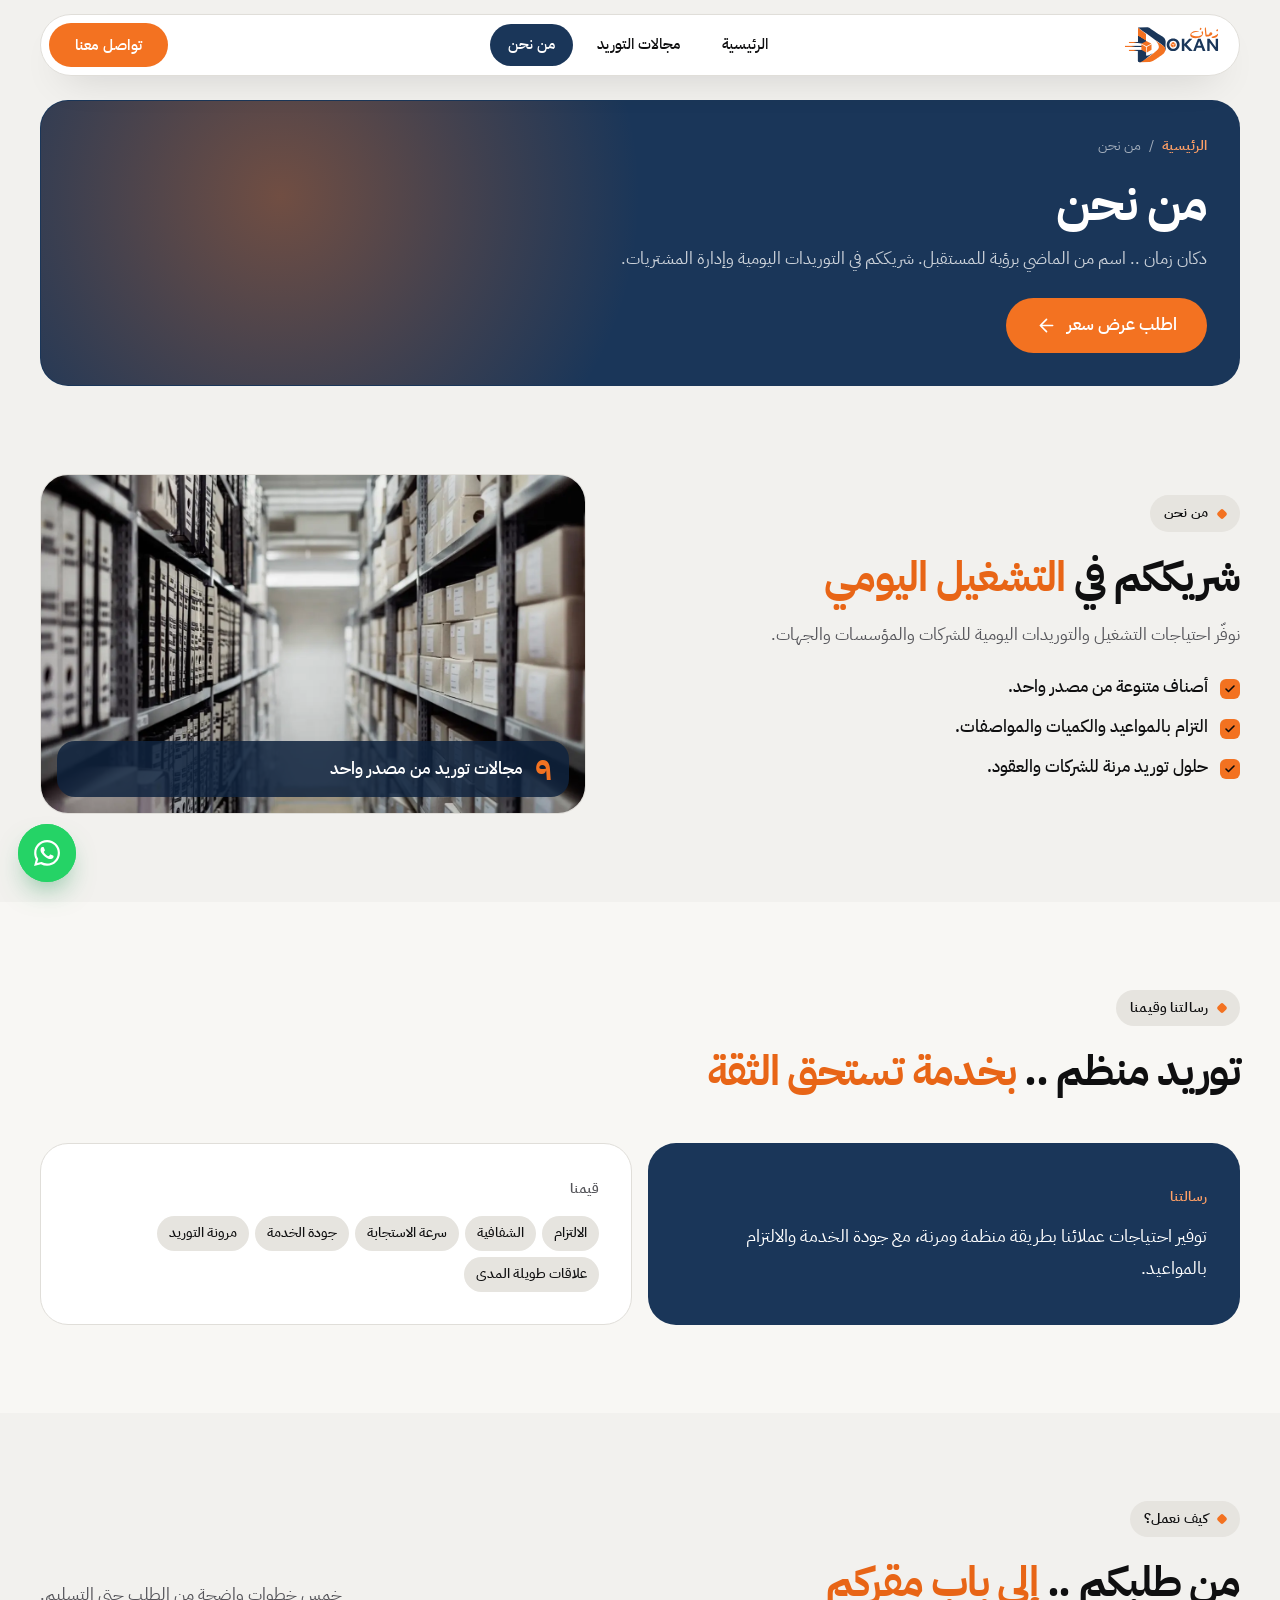
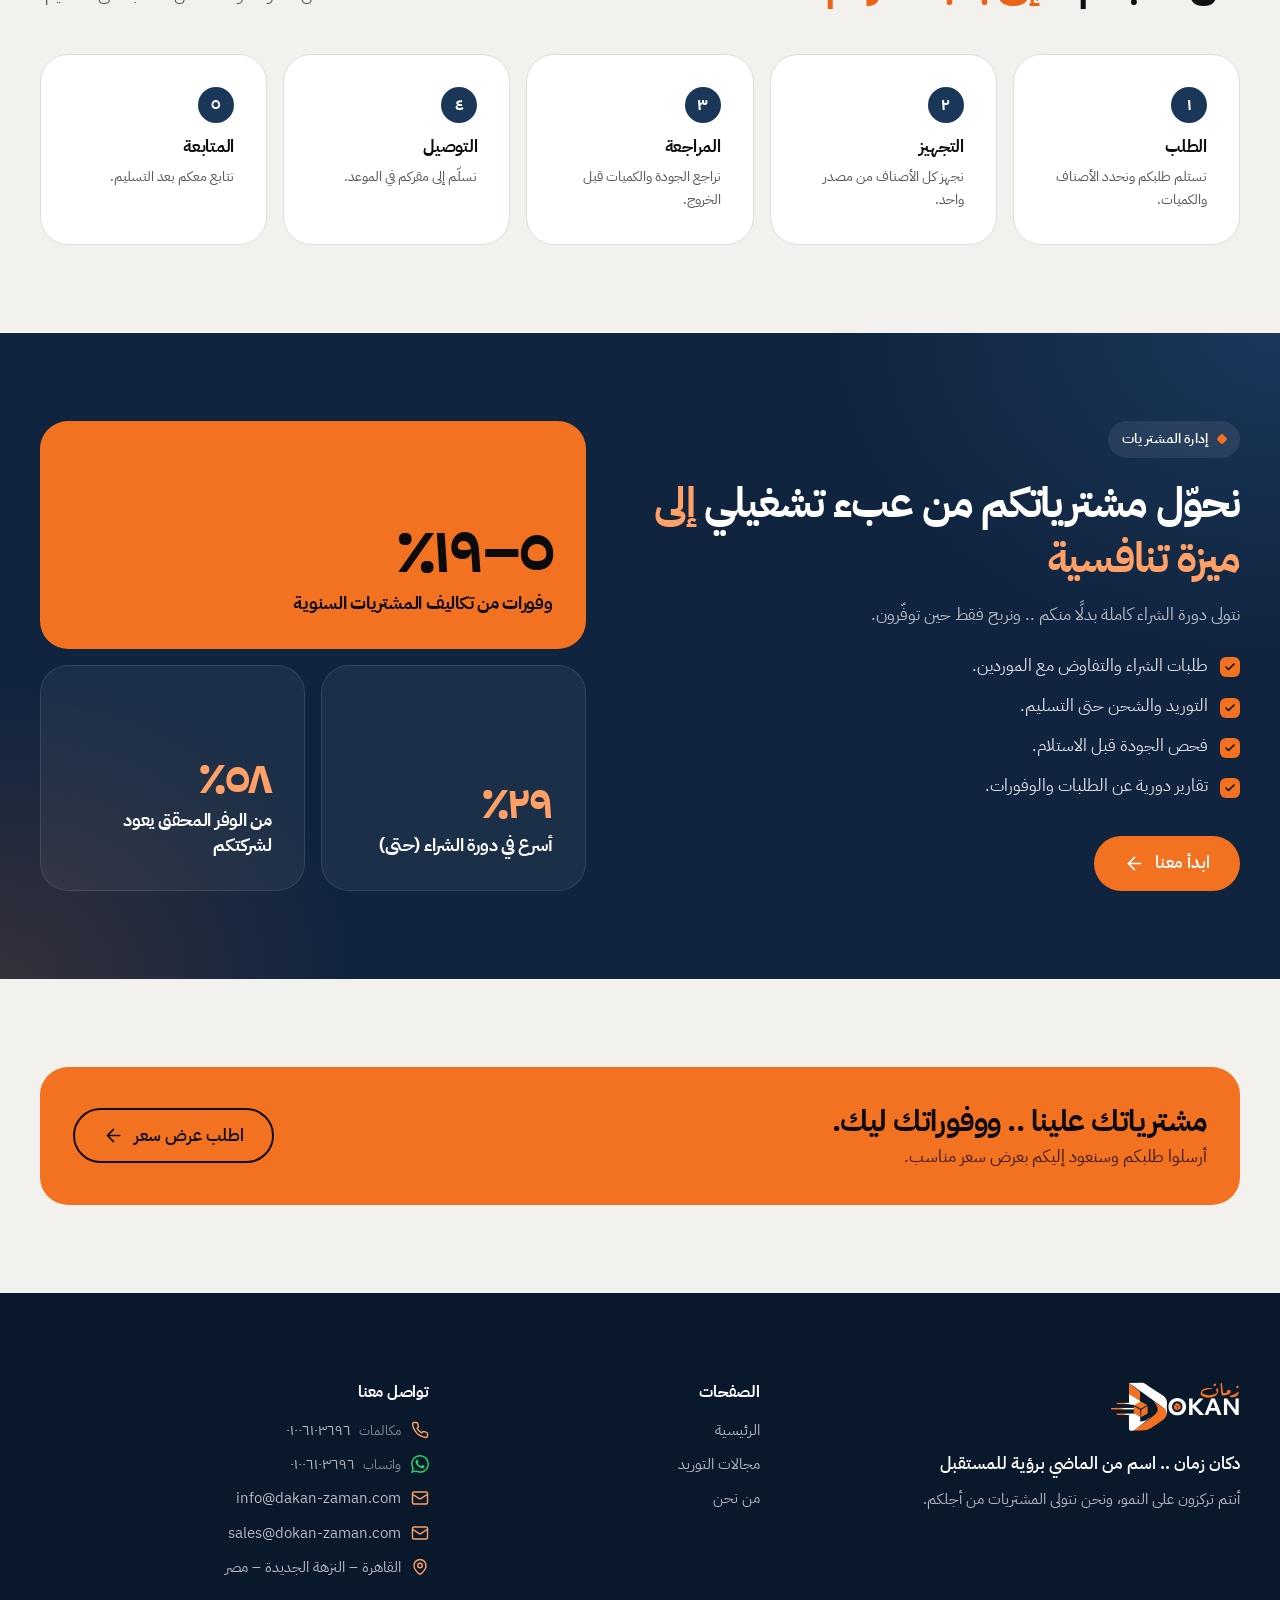
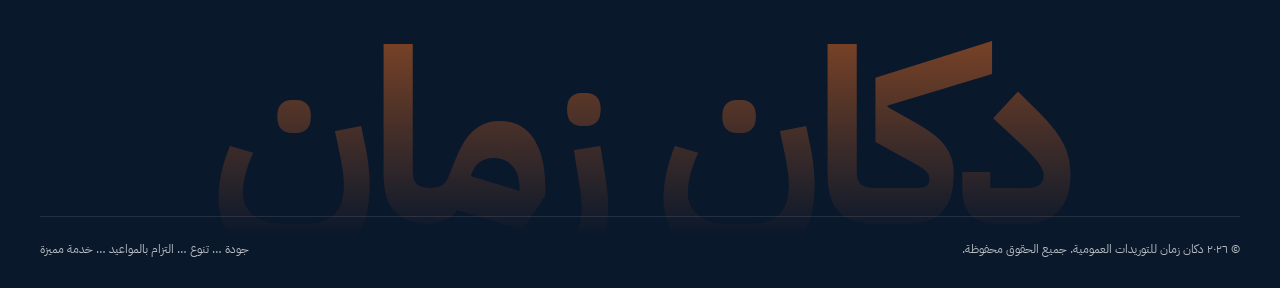
==== commit c877756b: "Update site: contact page, merged about page, cleanup - New contact page (details + quote form); quo" ====
--- a/about.html
+++ b/about.html
@@ -4,30 +4,28 @@
   <meta charset="utf-8">
   <meta name="viewport" content="width=device-width, initial-scale=1">
   <title>من نحن | دكان زمان</title>
-  <meta name="description" content="دكان زمان للتوريدات العمومية — شريككم الموثوق في التوريدات والتشغيل. مورد واحد لاحتياجات متعددة وإدارة المشتريات نيابةً عن الشركات.">
+  <meta name="description" content="تعرّف على دكان زمان للتوريدات العمومية: رسالتنا وقيمنا، كيف نعمل، وخدمة إدارة المشتريات للشركات.">
   <meta name="color-scheme" content="light">
   <meta name="theme-color" content="#F2F1EE">
   <link rel="icon" type="image/svg+xml" href="assets/logo-mark.svg">
   <link rel="preconnect" href="https://fonts.googleapis.com">
   <link rel="preconnect" href="https://fonts.gstatic.com" crossorigin>
-  <link href="https://fonts.googleapis.com/css2?family=Alexandria:wght@300..800&display=swap" rel="stylesheet">
-  <link rel="stylesheet" href="css/style.css?v=9cafc431">
+  <link href="https://fonts.googleapis.com/css2?family=IBM+Plex+Sans+Arabic:wght@300;400;500;600;700&display=swap" rel="stylesheet">
+  <link rel="stylesheet" href="css/style.css?v=a54ae04b">
 </head>
 <body id="top">
 
   <svg class="sprite" aria-hidden="true" xmlns="http://www.w3.org/2000/svg">
     <defs>
-      <symbol id="i-building" viewBox="0 0 24 24"><rect width="16" height="20" x="4" y="2" rx="2"/><path d="M9 22v-4h6v4M8 6h.01M16 6h.01M12 6h.01M12 10h.01M12 14h.01M16 10h.01M16 14h.01M8 10h.01M8 14h.01"/></symbol>
-      <symbol id="i-landmark" viewBox="0 0 24 24"><path d="M3 22h18M6 18v-7M10 18v-7M14 18v-7M18 18v-7"/><path d="M12 2 20 7H4Z"/></symbol>
-      <symbol id="i-bank" viewBox="0 0 24 24"><rect width="20" height="12" x="2" y="6" rx="2"/><circle cx="12" cy="12" r="2"/><path d="M6 12h.01M18 12h.01"/></symbol>
-      <symbol id="i-sparkle" viewBox="0 0 24 24"><path d="M12 3l1.9 5.8L20 10l-6.1 1.2L12 17l-1.9-5.8L4 10l6.1-1.2Z"/><path d="M19 17v4M17 19h4"/></symbol>
-      <symbol id="i-store" viewBox="0 0 24 24"><path d="m2 7 4.41-4.41A2 2 0 0 1 7.83 2h8.34a2 2 0 0 1 1.42.59L22 7M4 12v8a2 2 0 0 0 2 2h12a2 2 0 0 0 2-2v-8M15 22v-4a2 2 0 0 0-2-2h-2a2 2 0 0 0-2 2v4M2 7h20"/><path d="M22 7v3a2 2 0 0 1-2 2 2.7 2.7 0 0 1-1.6-.6.7.7 0 0 0-.8 0A2.7 2.7 0 0 1 16 12a2.7 2.7 0 0 1-1.6-.6.7.7 0 0 0-.8 0A2.7 2.7 0 0 1 12 12a2.7 2.7 0 0 1-1.6-.6.7.7 0 0 0-.8 0A2.7 2.7 0 0 1 8 12a2.7 2.7 0 0 1-1.6-.6.7.7 0 0 0-.8 0A2.7 2.7 0 0 1 4 12a2 2 0 0 1-2-2V7"/></symbol>
-      <symbol id="i-office" viewBox="0 0 24 24"><path d="M6 22V4a2 2 0 0 1 2-2h8a2 2 0 0 1 2 2v18ZM6 12H4a2 2 0 0 0-2 2v6a2 2 0 0 0 2 2h2M18 9h2a2 2 0 0 1 2 2v9a2 2 0 0 1-2 2h-2M10 6h4M10 10h4M10 14h4M10 18h4"/></symbol>
       <symbol id="i-arrow" viewBox="0 0 24 24"><path d="M19 12H5M12 19l-7-7 7-7"/></symbol>
       <symbol id="i-menu" viewBox="0 0 24 24"><path d="M4 6h16M4 12h16M4 18h16"/></symbol>
       <symbol id="i-x" viewBox="0 0 24 24"><path d="M18 6 6 18M6 6l12 12"/></symbol>
       <symbol id="i-up" viewBox="0 0 24 24"><path d="m18 15-6-6-6 6"/></symbol>
-    </defs>
+      <symbol id="i-mail" viewBox="0 0 24 24"><rect width="20" height="16" x="2" y="4" rx="2"/><path d="m22 7-8.97 5.7a1.94 1.94 0 0 1-2.06 0L2 7"/></symbol>
+      <symbol id="i-phone" viewBox="0 0 24 24"><path d="M22 16.92v3a2 2 0 0 1-2.18 2 19.79 19.79 0 0 1-8.63-3.07 19.5 19.5 0 0 1-6-6 19.79 19.79 0 0 1-3.07-8.67A2 2 0 0 1 4.11 2h3a2 2 0 0 1 2 1.72 12.84 12.84 0 0 0 .7 2.81 2 2 0 0 1-.45 2.11L8.09 9.91a16 16 0 0 0 6 6l1.27-1.27a2 2 0 0 1 2.11-.45 12.84 12.84 0 0 0 2.81.7A2 2 0 0 1 22 16.92z"/></symbol>
+      <symbol id="i-pin" viewBox="0 0 24 24"><path d="M20 10c0 6-8 12-8 12s-8-6-8-12a8 8 0 0 1 16 0Z"/><circle cx="12" cy="10" r="3"/></symbol>
+      <symbol id="i-whatsapp" viewBox="0 0 24 24"><path fill="currentColor" d="M17.472 14.382c-.297-.149-1.758-.867-2.03-.967-.273-.099-.471-.148-.67.15-.197.297-.767.966-.94 1.164-.173.199-.347.223-.644.075-.297-.15-1.255-.463-2.39-1.475-.883-.788-1.48-1.761-1.653-2.059-.173-.297-.018-.458.13-.606.134-.133.298-.347.446-.52.149-.174.198-.298.298-.497.099-.198.05-.371-.025-.52-.075-.149-.669-1.612-.916-2.207-.242-.579-.487-.5-.669-.51-.173-.008-.371-.01-.57-.01-.198 0-.52.074-.792.372-.272.297-1.04 1.016-1.04 2.479 0 1.462 1.065 2.875 1.213 3.074.149.198 2.096 3.2 5.077 4.487.709.306 1.262.489 1.694.625.712.227 1.36.195 1.871.118.571-.085 1.758-.719 2.006-1.413.248-.694.248-1.289.173-1.413-.074-.124-.272-.198-.57-.347m-5.421 7.403h-.004a9.87 9.87 0 0 1-5.031-1.378l-.361-.214-3.741.982.998-3.648-.235-.374a9.86 9.86 0 0 1-1.51-5.26c.001-5.45 4.436-9.884 9.888-9.884 2.64 0 5.122 1.03 6.988 2.898a9.825 9.825 0 0 1 2.893 6.994c-.003 5.45-4.437 9.884-9.885 9.884m8.413-18.297A11.815 11.815 0 0 0 12.05 0C5.495 0 .16 5.335.157 11.892c0 2.096.547 4.142 1.588 5.945L.057 24l6.305-1.654a11.882 11.882 0 0 0 5.683 1.448h.005c6.554 0 11.89-5.335 11.893-11.893a11.821 11.821 0 0 0-3.48-8.413Z" /></symbol>
+</defs>
   </svg>
 
   <!-- ============ ISLAND NAV ============ -->
@@ -37,13 +35,11 @@
     </a>
     <nav class="island__links" aria-label="القائمة الرئيسية">
       <a href="index.html">الرئيسية</a>
-      <a href="categories.html">المجالات</a>
-      <a href="services.html">كيف نعمل</a>
-      <a href="procurement.html">إدارة المشتريات</a>
+      <a href="categories.html">مجالات التوريد</a>
       <a href="about.html" class="is-active" aria-current="page">من نحن</a>
     </nav>
     <div class="island__actions">
-      <a href="index.html#contact" class="pill pill--orange island__cta">عرض سعر</a>
+      <a href="contact.html" class="pill pill--orange island__cta">تواصل معنا</a>
       <button class="icon-btn menu-btn" type="button" aria-label="فتح القائمة" aria-expanded="false" aria-controls="sheet">
         <svg class="ico"><use href="#i-menu"/></svg>
       </button>
@@ -54,14 +50,12 @@
   <div class="sheet" id="sheet" hidden>
     <button class="icon-btn sheet__close" type="button" aria-label="إغلاق القائمة"><svg class="ico"><use href="#i-x"/></svg></button>
     <nav class="sheet__links" aria-label="القائمة">
-      <a href="index.html"><span>01</span>الرئيسية</a>
-      <a href="categories.html"><span>02</span>المجالات</a>
-      <a href="services.html"><span>03</span>كيف نعمل</a>
-      <a href="procurement.html"><span>04</span>إدارة المشتريات</a>
-      <a href="about.html"><span>05</span>من نحن</a>
-      <a href="index.html#contact"><span>06</span>تواصل معنا</a>
+      <a href="index.html"><span>١</span>الرئيسية</a>
+      <a href="categories.html"><span>٢</span>مجالات التوريد</a>
+      <a href="about.html"><span>٣</span>من نحن</a>
+      <a href="contact.html"><span>٤</span>تواصل معنا</a>
     </nav>
-    <a href="index.html#contact" class="pill pill--orange pill--lg sheet__cta">اطلب عرض سعر <svg class="ico"><use href="#i-arrow"/></svg></a>
+    <a href="contact.html" class="pill pill--orange pill--lg sheet__cta">اطلب عرض سعر <svg class="ico"><use href="#i-arrow"/></svg></a>
   </div>
 
   <main>
@@ -70,130 +64,160 @@
         <div class="tile tile--dark page-hero2__tile" data-reveal>
           <nav class="crumbs2" aria-label="مسار الصفحة"><a href="index.html">الرئيسية</a><span aria-hidden="true">/</span><span aria-current="page">من نحن</span></nav>
           <h1>من نحن</h1>
-          <p>دكان زمان .. شريككم في التشغيل اليومي. توفير احتياجات عملائنا من التوريدات والتشغيل بطريقة منظمة ومرنة، مع التركيز على جودة الخدمة والالتزام بالمواعيد.</p>
-        </div>
-      </div>
-    </section>
-
-    <!-- ============ ABOUT BENTO ============ -->
+          <p>دكان زمان .. اسم من الماضي برؤية للمستقبل. شريككم في التوريدات اليومية وإدارة المشتريات.</p>
+          <div class="row-btns"><a href="contact.html" class="pill pill--orange pill--lg">اطلب عرض سعر <svg class="ico"><use href="#i-arrow"/></svg></a></div>
+        </div>
+      </div>
+    </section>
+
+    <!-- ============ 1) WHO WE ARE ============ -->
     <section class="sec" id="about">
-      <div class="wrap">
+      <div class="wrap ab-split">
         <header class="sec__head" data-reveal>
+          <span class="tag"><i></i> من نحن</span>
           <h2>شريككم في <span class="hl">التشغيل اليومي</span></h2>
-        </header>
-        <div class="bento bento--about">
-          <article class="tile tile--wide" data-reveal>
-            <p class="quote">دكان زمان للتوريدات العمومية شركة متخصصة في توفير احتياجات التشغيل والتوريدات اليومية للشركات والمؤسسات والجهات، من خلال مجموعة متنوعة من المنتجات وحلول التوريد المرنة.</p>
-          </article>
-          <figure class="tile tile--photo about-photo" data-reveal style="--d:.04s">
-            <img src="assets/img/warehouse.webp" alt="مستودع منظم بأرفف مليئة بالأصناف" width="1280" height="853" loading="lazy" decoding="async">
-            <figcaption><b>9</b> مجالات توريد من مصدر واحد</figcaption>
-          </figure>
-          <article class="tile tile--blue about-mission" data-reveal style="--d:.06s">
+          <p class="sec__lead">نوفّر احتياجات التشغيل والتوريدات اليومية للشركات والمؤسسات والجهات.</p>
+          <ul class="ticks ticks--dark">
+            <li>أصناف متنوعة من مصدر واحد.</li>
+            <li>التزام بالمواعيد والكميات والمواصفات.</li>
+            <li>حلول توريد مرنة للشركات والعقود.</li>
+          </ul>
+        </header>
+        <figure class="tile tile--photo ab-photo" data-reveal style="--d:.06s">
+          <img src="assets/img/warehouse.webp" alt="مستودع منظم بأرفف مليئة بالأصناف" width="1280" height="853" loading="lazy" decoding="async">
+          <figcaption><b>٩</b> مجالات توريد من مصدر واحد</figcaption>
+        </figure>
+      </div>
+    </section>
+
+    <!-- ============ 2) MISSION + VALUES ============ -->
+    <section class="sec sec--tint" id="mission">
+      <div class="wrap">
+        <header class="sec__head" data-reveal>
+          <span class="tag"><i></i> رسالتنا وقيمنا</span>
+          <h2>توريد منظم .. <span class="hl">بخدمة تستحق الثقة</span></h2>
+        </header>
+        <div class="ab-duo">
+          <article class="tile tile--blue about-mission" data-reveal>
             <span class="tile__label tile__label--light">رسالتنا</span>
-            <p class="tile__text">توفير احتياجات عملائنا من التوريدات والتشغيل بطريقة منظمة ومرنة، مع التركيز على جودة الخدمة والالتزام بالمواعيد.</p>
-          </article>
-          <article class="tile pillar2" data-reveal>
-            <b class="pillar2__n">01</b>
-            <h3>تنوع الأصناف</h3>
-            <p>مجموعة واسعة من المنتجات التي تغطي احتياجات التشغيل اليومية.</p>
-          </article>
-          <article class="tile pillar2 tile--orange" data-reveal style="--d:.06s">
-            <b class="pillar2__n">02</b>
-            <h3>الالتزام</h3>
-            <p>الاهتمام بالمواعيد والكميات والمواصفات المتفق عليها.</p>
-          </article>
-          <article class="tile pillar2" data-reveal style="--d:.12s">
-            <b class="pillar2__n">03</b>
-            <h3>خدمة الشركات</h3>
-            <p>حلول توريد مناسبة للشركات والعقود والتوريد الدوري.</p>
-          </article>
-          <article class="tile tile--values" data-reveal style="--d:.18s">
+            <p class="tile__text">توفير احتياجات عملائنا بطريقة منظمة ومرنة، مع جودة الخدمة والالتزام بالمواعيد.</p>
+          </article>
+          <article class="tile tile--values" data-reveal style="--d:.06s">
             <span class="tile__label">قيمنا</span>
             <ul class="chips2">
-              <li>الالتزام</li><li>الشفافية</li><li>سرعة الاستجابة</li><li>جودة الخدمة</li><li>مرونة التوريد</li><li>بناء علاقات طويلة المدى</li>
+              <li>الالتزام</li><li>الشفافية</li><li>سرعة الاستجابة</li><li>جودة الخدمة</li><li>مرونة التوريد</li><li>علاقات طويلة المدى</li>
             </ul>
           </article>
         </div>
       </div>
     </section>
 
-    <!-- ============ WHY ============ -->
-    <section class="sec" id="why">
-      <div class="wrap why2">
-        <header class="sec__head why2__head" data-reveal>
-          <span class="tag"><i></i> لماذا دكان زمان؟</span>
-          <h2>هدفنا: جعل التوريد <span class="hl">أبسط وأكثر انتظامًا</span></h2>
-          <a href="index.html#contact" class="pill pill--dark pill--lg">ابدأ التعاون معنا <svg class="ico"><use href="#i-arrow"/></svg></a>
-          <figure class="why2__media"><img src="assets/img/handshake.webp" alt="مصافحة لإتمام اتفاق توريد" width="1280" height="853" loading="lazy" decoding="async"></figure>
-        </header>
-        <ol class="why2__list">
-          <li data-reveal><b>01</b>مورد متعدد الأصناف لتلبية احتياجاتكم من مصدر واحد.</li>
-          <li data-reveal><b>02</b>تقليل الوقت والجهد في متابعة عدة موردين.</li>
-          <li data-reveal><b>03</b>سرعة الاستجابة وتجهيز الطلبات.</li>
-          <li data-reveal><b>04</b>بدائل متعددة حسب المواصفات والميزانية.</li>
-          <li data-reveal><b>05</b>أسعار تنافسية وحلول توريد مرنة.</li>
-          <li data-reveal><b>06</b>إمكانية التوريد الدوري وفق احتياج العميل.</li>
-          <li data-reveal><b>07</b>متابعة الطلب حتى التسليم.</li>
-          <li data-reveal><b>08</b>شراكة طويلة المدى تقوم على الوضوح والثقة.</li>
+    <!-- ============ 3) HOW WE WORK ============ -->
+    <section class="sec" id="process">
+      <div class="wrap">
+        <header class="sec__head sec__head--split" data-reveal>
+          <div>
+            <span class="tag"><i></i> كيف نعمل؟</span>
+            <h2>من طلبكم .. <span class="hl">إلى باب مقركم</span></h2>
+          </div>
+          <p class="sec__lead">خمس خطوات واضحة من الطلب حتى التسليم.</p>
+        </header>
+        <ol class="steps-lite">
+          <li class="tile" data-reveal style="--d:0.00s"><b>١</b><h3>الطلب</h3><p>نستلم طلبكم ونحدد الأصناف والكميات.</p></li>
+          <li class="tile" data-reveal style="--d:0.05s"><b>٢</b><h3>التجهيز</h3><p>نجهز كل الأصناف من مصدر واحد.</p></li>
+          <li class="tile" data-reveal style="--d:0.10s"><b>٣</b><h3>المراجعة</h3><p>نراجع الجودة والكميات قبل الخروج.</p></li>
+          <li class="tile" data-reveal style="--d:0.15s"><b>٤</b><h3>التوصيل</h3><p>نسلّم إلى مقركم في الموعد.</p></li>
+          <li class="tile" data-reveal style="--d:0.20s"><b>٥</b><h3>المتابعة</h3><p>نتابع معكم بعد التسليم.</p></li>
         </ol>
       </div>
     </section>
 
-    <!-- ============ CLIENTS ============ -->
-    <section class="sec sec--tint" id="clients">
-      <div class="wrap">
+    <!-- ============ 4) PROCUREMENT MANAGEMENT ============ -->
+    <section class="sec band" id="procurement" data-anim>
+      <div class="wrap band-lite">
         <header class="sec__head" data-reveal>
-          <span class="tag"><i></i> عملاؤنا المستهدفون</span>
-          <h2>نخدم من يُشغّل <span class="hl">كل يوم</span></h2>
-        </header>
-        <ul class="clients2">
-          <li class="tile" data-reveal><svg class="ico"><use href="#i-landmark"/></svg>شركات القطاع العام</li>
-          <li class="tile" data-reveal style="--d:.04s"><svg class="ico"><use href="#i-sparkle"/></svg>شركات النظافة والصيانة</li>
-          <li class="tile" data-reveal style="--d:.08s"><svg class="ico"><use href="#i-bank"/></svg>البنوك</li>
-          <li class="tile" data-reveal style="--d:.12s"><svg class="ico"><use href="#i-building"/></svg>الشركات والمؤسسات</li>
-          <li class="tile" data-reveal style="--d:.16s"><svg class="ico"><use href="#i-landmark"/></svg>الجهات الحكومية والهيئات</li>
-          <li class="tile" data-reveal style="--d:.2s"><svg class="ico"><use href="#i-office"/></svg>المكاتب والمجمعات الإدارية</li>
-          <li class="tile" data-reveal style="--d:.24s"><svg class="ico"><use href="#i-store"/></svg>شركات تجارة الجملة والتجزئة</li>
-          <li class="tile tile--orange clients2__cta" data-reveal style="--d:.28s"><a href="index.html#contact">وأنتم؟ <b>تواصلوا معنا</b> <svg class="ico"><use href="#i-arrow"/></svg></a></li>
-        </ul>
-      </div>
-    </section>
-
+          <span class="tag tag--light"><i></i> إدارة المشتريات</span>
+          <h2>نحوّل مشترياتكم من عبء تشغيلي <span class="hl">إلى ميزة تنافسية</span></h2>
+          <p class="sec__lead">نتولى دورة الشراء كاملة بدلًا منكم .. ونربح فقط حين توفّرون.</p>
+          <ul class="ticks">
+            <li>طلبات الشراء والتفاوض مع الموردين.</li>
+            <li>التوريد والشحن حتى التسليم.</li>
+            <li>فحص الجودة قبل الاستلام.</li>
+            <li>تقارير دورية عن الطلبات والوفورات.</li>
+          </ul>
+          <div class="row-btns"><a href="contact.html" class="pill pill--orange pill--lg">ابدأ معنا <svg class="ico"><use href="#i-arrow"/></svg></a></div>
+        </header>
+        <div class="bento bento--value">
+          <article class="tile tile--orange vtile vtile--big" data-reveal>
+            <strong class="big"><span class="num"><span data-count="5">٠</span>–<span data-count="20">٠</span>٪</span></strong>
+            <h3>وفورات من تكاليف المشتريات السنوية</h3>
+          </article>
+          <article class="tile tile--glass vtile" data-reveal style="--d:.06s">
+            <strong class="big big--sm"><span class="num"><span data-count="30">٠</span>٪</span></strong>
+            <h3>أسرع في دورة الشراء (حتى)</h3>
+          </article>
+          <article class="tile tile--glass vtile" data-reveal style="--d:.12s">
+            <strong class="big big--sm"><span class="num"><span data-count="60">٠</span>٪</span></strong>
+            <h3>من الوفر المحقق يعود لشركتكم</h3>
+          </article>
+        </div>
+      </div>
+    </section>
+
+    <!-- ============ 5) CALL TO ACTION ============ -->
     <section class="sec sec--cta">
       <div class="wrap">
         <div class="tile tile--orange cta-tile" data-reveal>
           <div>
-            <h2>جاهزون لتوريد احتياجاتكم؟</h2>
+            <h2>مشترياتك علينا .. ووفوراتك ليك.</h2>
             <p>أرسلوا طلبكم وسنعود إليكم بعرض سعر مناسب.</p>
           </div>
-          <a href="index.html#contact" class="pill pill--dark pill--lg">اطلب عرض سعر <svg class="ico"><use href="#i-arrow"/></svg></a>
+          <a href="contact.html" class="pill pill--line pill--lg">اطلب عرض سعر <svg class="ico"><use href="#i-arrow"/></svg></a>
         </div>
       </div>
     </section>
   </main>
 
   <footer class="foot">
-    <div class="wrap foot__inner">
-      <img class="foot__logo" src="assets/logo-dark.svg" alt="Dokan Zaman" width="160" height="64" loading="lazy">
-      <nav class="foot__links" aria-label="روابط سريعة">
-        <a href="index.html">الرئيسية</a><a href="categories.html">المجالات</a><a href="services.html">كيف نعمل</a><a href="procurement.html">إدارة المشتريات</a><a href="procurement.html#savings">نموذج العمل</a><a href="about.html">من نحن</a><a href="index.html#contact">تواصل معنا</a>
+    <div class="wrap foot__grid">
+      <div class="foot__brand">
+        <img class="foot__logo" src="assets/logo-dark.svg" alt="Dokan Zaman" width="160" height="64" loading="lazy">
+        <p class="foot__tagline">دكان زمان .. اسم من الماضي برؤية للمستقبل</p>
+        <p class="foot__msg">أنتم تركزون على النمو، ونحن نتولى المشتريات من أجلكم.</p>
+      </div>
+      <nav class="foot__col" aria-label="صفحات الموقع">
+        <h2 class="foot__title">الصفحات</h2>
+        <ul>
+          <li><a href="index.html">الرئيسية</a></li>
+          <li><a href="categories.html">مجالات التوريد</a></li>
+          <li><a href="about.html">من نحن</a></li>
+        </ul>
       </nav>
+      <div class="foot__col">
+        <h2 class="foot__title">تواصل معنا</h2>
+        <ul class="foot__contact">
+          <li><svg class="ico"><use href="#i-phone"/></svg><span><small>مكالمات</small><span dir="ltr">٠١٠٠٦١٠٣٦٩٦</span></span></li>
+          <li><svg class="ico ico--wa"><use href="#i-whatsapp"/></svg><span><small>واتساب</small><span dir="ltr">٠١٠٠٦١٠٣٦٩٦</span></span></li>
+          <li><svg class="ico"><use href="#i-mail"/></svg><span>info@dakan-zaman.com</span></li>
+          <li><svg class="ico"><use href="#i-mail"/></svg><span>sales@dokan-zaman.com</span></li>
+          <li><svg class="ico"><use href="#i-pin"/></svg><span>القاهرة – النزهة الجديدة – مصر</span></li>
+        </ul>
+      </div>
     </div>
     <p class="foot__word" aria-hidden="true">دكان زمان</p>
     <div class="wrap foot__bottom">
-      <small>© <span id="year">2026</span> دكان زمان للتوريدات العمومية. جميع الحقوق محفوظة.</small>
-      <small>جودة • تنوع • التزام • خدمة</small>
+      <small>© <span id="year">٢٠٢٦</span> دكان زمان للتوريدات العمومية. جميع الحقوق محفوظة.</small>
+      <small>جودة … تنوع … التزام بالمواعيد … خدمة مميزة</small>
     </div>
   </footer>
 
-  <a href="https://wa.me/201000000000?text=%D9%85%D8%B1%D8%AD%D8%A8%D9%8B%D8%A7%20%D8%AF%D9%83%D8%A7%D9%86%20%D8%B2%D9%85%D8%A7%D9%86%D8%8C%20%D8%A3%D8%B1%D9%8A%D8%AF%20%D8%A7%D9%84%D8%A7%D8%B3%D8%AA%D9%81%D8%B3%D8%A7%D8%B1%20%D8%B9%D9%86%20%D8%B7%D9%84%D8%A8%20%D8%AA%D9%88%D8%B1%D9%8A%D8%AF." class="wa-float" target="_blank" rel="noopener" aria-label="تواصل معنا على واتساب">
+  <a href="https://wa.me/201006103696?text=%D9%85%D8%B1%D8%AD%D8%A8%D9%8B%D8%A7%20%D8%AF%D9%83%D8%A7%D9%86%20%D8%B2%D9%85%D8%A7%D9%86%D8%8C%20%D8%A3%D8%B1%D9%8A%D8%AF%20%D8%A7%D9%84%D8%A7%D8%B3%D8%AA%D9%81%D8%B3%D8%A7%D8%B1%20%D8%B9%D9%86%20%D8%B7%D9%84%D8%A8%20%D8%AA%D9%88%D8%B1%D9%8A%D8%AF." class="wa-float" target="_blank" rel="noopener" aria-label="تواصل معنا على واتساب">
     <svg class="wa-float__icon" viewBox="0 0 24 24" aria-hidden="true"><path fill="currentColor" d="M17.472 14.382c-.297-.149-1.758-.867-2.03-.967-.273-.099-.471-.148-.67.15-.197.297-.767.966-.94 1.164-.173.199-.347.223-.644.075-.297-.15-1.255-.463-2.39-1.475-.883-.788-1.48-1.761-1.653-2.059-.173-.297-.018-.458.13-.606.134-.133.298-.347.446-.52.149-.174.198-.298.298-.497.099-.198.05-.371-.025-.52-.075-.149-.669-1.612-.916-2.207-.242-.579-.487-.5-.669-.51-.173-.008-.371-.01-.57-.01-.198 0-.52.074-.792.372-.272.297-1.04 1.016-1.04 2.479 0 1.462 1.065 2.875 1.213 3.074.149.198 2.096 3.2 5.077 4.487.709.306 1.262.489 1.694.625.712.227 1.36.195 1.871.118.571-.085 1.758-.719 2.006-1.413.248-.694.248-1.289.173-1.413-.074-.124-.272-.198-.57-.347m-5.421 7.403h-.004a9.87 9.87 0 0 1-5.031-1.378l-.361-.214-3.741.982.998-3.648-.235-.374a9.86 9.86 0 0 1-1.51-5.26c.001-5.45 4.436-9.884 9.888-9.884 2.64 0 5.122 1.03 6.988 2.898a9.825 9.825 0 0 1 2.893 6.994c-.003 5.45-4.437 9.884-9.885 9.884m8.413-18.297A11.815 11.815 0 0 0 12.05 0C5.495 0 .16 5.335.157 11.892c0 2.096.547 4.142 1.588 5.945L.057 24l6.305-1.654a11.882 11.882 0 0 0 5.683 1.448h.005c6.554 0 11.89-5.335 11.893-11.893a11.821 11.821 0 0 0-3.48-8.413Z"/></svg>
     <span class="wa-float__label">تواصل معنا على واتساب</span>
   </a>
   <a href="#top" class="to-top2" aria-label="العودة للأعلى"><svg class="ico"><use href="#i-up"/></svg></a>
 
 
-  <script src="js/main.js?v=364446db" defer></script>
+  <script src="js/main.js?v=a88cb84f" defer></script>
 </body>
 </html>
--- a/css/style.css
+++ b/css/style.css
@@ -25,7 +25,7 @@
   --chip: #E6E4DF;
   --shadow: 0 18px 40px -24px rgba(0, 0, 0, .3);
 
-  --font: "Alexandria", "Readex Pro", system-ui, "Segoe UI", Tahoma, sans-serif;
+  --font: "IBM Plex Sans Arabic", system-ui, "Segoe UI", Tahoma, sans-serif;
   --r: 28px;
   --ease: cubic-bezier(.22, .8, .24, 1);
   --wrap: 1200px;
@@ -51,10 +51,9 @@
 
 .sprite { position: absolute; width: 0; height: 0; overflow: hidden; }
 .ico { width: 1.25em; height: 1.25em; flex: none; fill: none; stroke: currentColor; stroke-width: 1.9; stroke-linecap: round; stroke-linejoin: round; }
-.num { direction: ltr; unicode-bidi: isolate; display: inline-block; }
+.num { unicode-bidi: isolate; display: inline-block; }
 .wrap { width: min(var(--wrap), 100% - 32px); margin-inline: auto; }
 .hl { color: var(--hl); }
-
 
 /* ---------- Tags / pills / buttons ---------- */
 .tag {
@@ -79,7 +78,7 @@
 .pill:hover { transform: translateY(-2px); }
 .pill:hover .ico { transform: translateX(-4px); }
 .pill:active { transform: scale(.97); }
-.pill--orange { background: var(--orange); color: var(--ink-on-orange); }
+.pill--orange { background: var(--orange);  color: #fff; }
 .pill--orange:hover { background: var(--orange-600); color: #fff; }
 .pill--dark { background: var(--dark-tile); color: #fff; }
 .pill--dark:hover { background: var(--orange); color: var(--ink-on-orange); }
@@ -98,13 +97,12 @@
 .icon-btn:active { transform: scale(.92); }
 .icon-btn .ico { width: 20px; height: 20px; grid-area: 1 / 1; }
 
-
 /* =========================================================
    ISLAND NAV
    ========================================================= */
 .island {
   position: fixed; z-index: 60; top: 14px; left: 50%;
-  width: min(1120px, 100% - 24px);
+  width: min(var(--wrap), 100% - 32px);   /* same width as the page content (.wrap) */
   display: flex; align-items: center; justify-content: space-between; gap: 16px;
   padding: 8px 18px 8px 8px;
   background: var(--tile);
@@ -112,9 +110,7 @@
   border-radius: 999px;
   box-shadow: var(--shadow);
   transform: translateX(-50%);
-  transition: transform .45s var(--ease);
-}
-.island.is-hidden { transform: translate(-50%, calc(-100% - 60px)); }
+}
 .island__brand img { height: 38px; width: auto; }
 .island__links { display: flex; gap: 2px; }
 .island__links a {
@@ -165,7 +161,7 @@
 .tile--orange .tile__label { color: rgba(0,0,0,.75); }
 .tile__label--light { color: var(--orange-300); }
 .tile__text { color: #fff; font-size: 1.1rem; margin-top: 10px; line-height: 1.85; }
-.big { display: block; font-size: clamp(2.6rem, 1.6rem + 3vw, 4.2rem); font-weight: 800; line-height: 1.05; letter-spacing: -.03em; color: var(--heading); }
+.big { display: block; font-size: clamp(2.6rem, 1.6rem + 3vw, 4.2rem); font-weight: 700; line-height: 1.05; letter-spacing: -.03em; color: var(--heading); }
 .tile--orange .big { color: var(--ink-on-orange); }
 .big--sm { font-size: clamp(2rem, 1.4rem + 2vw, 2.8rem); }
 
@@ -175,7 +171,7 @@
 .hero { padding: 104px 0 18px; }
 .bento--hero { grid-auto-rows: minmax(0, auto); }
 .tile--intro { grid-column: span 7; grid-row: span 2; padding: clamp(28px, 4vw, 52px); display: flex; flex-direction: column; justify-content: center; }
-.tile--intro h1 { font-size: clamp(2.1rem, 1.2rem + 3vw, 3.6rem); font-weight: 800; line-height: 1.25; letter-spacing: -.03em; }
+.tile--intro h1 { font-size: clamp(2.1rem, 1.2rem + 3vw, 3.6rem); font-weight: 700; line-height: 1.25; letter-spacing: -.03em; }
 .tile--intro p { color: var(--muted); font-size: clamp(1rem, .95rem + .3vw, 1.15rem); margin-top: 22px; max-width: 52ch; }
 .row-btns { display: flex; flex-wrap: wrap; gap: 10px; margin-top: 30px; }
 
@@ -201,9 +197,6 @@
 
 .tile--track { grid-column: span 12; padding: 22px 28px; }
 .track__head { display: flex; justify-content: space-between; align-items: center; margin-bottom: 16px; font-size: .92rem; }
-.live { display: inline-flex; align-items: center; gap: 10px; color: var(--muted); font-weight: 500; }
-.live i { position: relative; width: 9px; height: 9px; border-radius: 50%; background: #22C55E; }
-.live i::after { content: ""; position: absolute; inset: 0; border-radius: 50%; background: #22C55E; animation: ping 1.8s ease-out 3; }
 @keyframes ping { to { transform: scale(3); opacity: 0; } }
 .track__status { font-weight: 700; color: var(--hl); transition: opacity .25s; }
 .track { display: grid; grid-template-columns: repeat(5, 1fr); gap: 10px; }
@@ -245,7 +238,7 @@
 .sec { padding-block: clamp(64px, 8vw, 104px); }
 .sec--tint { background: var(--tile-2); }
 .sec__head { margin-bottom: clamp(28px, 4vw, 44px); max-width: 760px; }
-.sec__head h2 { font-size: clamp(1.7rem, 1.1rem + 2.1vw, 2.6rem); font-weight: 800; line-height: 1.32; letter-spacing: -.03em; }
+.sec__head h2 { font-size: clamp(1.7rem, 1.1rem + 2.1vw, 2.6rem); font-weight: 700; line-height: 1.32; letter-spacing: -.03em; }
 .sec__head--split { max-width: none; display: flex; justify-content: space-between; align-items: flex-end; gap: 24px 48px; flex-wrap: wrap; }
 .sec__lead { color: var(--muted); font-size: 1.08rem; max-width: 52ch; margin-top: 14px; }
 .sec__head--split .sec__lead { margin-top: 0; }
@@ -266,7 +259,7 @@
 .quote { font-size: clamp(1.2rem, 1rem + .7vw, 1.55rem); font-weight: 500; line-height: 1.7; color: var(--heading); }
 .pillar2 { grid-column: span 3; display: flex; flex-direction: column; gap: 6px; transition: transform .4s var(--ease); }
 .pillar2:hover { transform: translateY(-6px); }
-.pillar2__n { font-size: 3rem; font-weight: 800; line-height: 1; opacity: .2; margin-bottom: 18px; }
+.pillar2__n { font-size: 3rem; font-weight: 700; line-height: 1; opacity: .2; margin-bottom: 18px; }
 .pillar2 h3 { font-size: 1.3rem; }
 .pillar2 p { color: var(--muted); font-size: .98rem; }
 .pillar2.tile--orange p { color: rgba(0,0,0,.8); }
@@ -275,60 +268,6 @@
 .chips2 { display: flex; flex-wrap: wrap; gap: 6px; margin-top: 12px; }
 .chips2 li { padding: 5px 12px; border-radius: 999px; background: var(--chip); font-size: .86rem; font-weight: 500; color: var(--heading); }
 
-/* Services rows */
-.rows { border-top: 2px solid var(--heading); }
-.row {
-  position: relative; isolation: isolate;
-  display: grid; grid-template-columns: 70px minmax(180px, 1fr) 1.6fr 48px; align-items: center; gap: 20px;
-  padding: 26px 18px; border-bottom: 1px solid var(--line);
-  transition: color .3s;
-}
-.row::before {
-  content: ""; position: absolute; inset: 4px 0; z-index: -1; border-radius: 20px;
-  background: var(--orange); transform: scaleY(0); opacity: 0;
-  transition: transform .4s var(--ease), opacity .3s;
-}
-.row b { font-size: 1rem; font-weight: 700; color: var(--hl); }
-.row h3 { font-size: clamp(1.15rem, 1rem + .6vw, 1.5rem); font-weight: 700; }
-.row p { color: var(--muted); }
-.row .ico { width: 30px; height: 30px; color: var(--heading); justify-self: end; transition: transform .4s var(--ease); }
-.row:hover::before { transform: none; opacity: 1; }
-.row:hover b, .row:hover h3, .row:hover p, .row:hover .ico { color: var(--ink-on-orange); }
-.row:hover .ico { transform: rotate(-12deg) scale(1.1); }
-
-/* Process (sticky stepper) */
-.process2 { display: grid; grid-template-columns: .9fr 1.1fr; gap: clamp(28px, 5vw, 72px); align-items: start; }
-.process2__aside { align-self: stretch; }
-.process2__aside .stepper { position: sticky; top: 100px; }
-.stepper {
-  background: var(--dark-tile); color: #fff; border-radius: var(--r);
-  padding: 30px; display: grid; grid-template-columns: 1fr auto; align-items: center; gap: 20px;
-}
-.stepper__media { grid-column: 1 / -1; position: relative; aspect-ratio: 16 / 9; border-radius: 18px; overflow: hidden; background: rgba(255,255,255,.06); }
-.stepper__media img { position: absolute; inset: 0; width: 100%; height: 100%; object-fit: cover; opacity: 0; transform: scale(1.06); transition: opacity .6s var(--ease), transform 1.2s var(--ease); }
-.stepper__media img.is-on { opacity: 1; transform: none; }
-.stepper__num { direction: ltr; text-align: right; font-size: 5.5rem; font-weight: 800; line-height: 1; letter-spacing: -.04em; }
-.stepper__num span { display: inline-block; transition: opacity .25s, transform .35s var(--ease); }
-.stepper__num span.is-swap { opacity: 0; transform: translateY(12px); }
-.stepper__num small { font-size: 1.2rem; font-weight: 500; opacity: .5; margin-inline-start: 6px; }
-.stepper__icon { width: 96px; height: 96px; border-radius: 28px; background: var(--orange); color: var(--ink-on-orange); display: grid; place-items: center; }
-.stepper__icon .ico { width: 46px; height: 46px; stroke-width: 1.6; }
-.stepper__dots { grid-column: 1 / -1; display: flex; gap: 6px; }
-.stepper__dots i { flex: 1; height: 5px; border-radius: 99px; background: rgba(255,255,255,.15); transition: background-color .35s; }
-.stepper__dots i.is-on { background: var(--orange); }
-.steps2 { display: grid; gap: 14px; }
-.step2 {
-  background: var(--tile); border: 1px solid var(--line); border-radius: var(--r);
-  padding: 30px; min-height: 220px;
-  display: flex; flex-direction: column; justify-content: center; gap: 6px;
-  opacity: .45; transition: opacity .4s, border-color .4s;
-}
-.step2.is-active { opacity: 1; border-color: var(--orange); }
-.step2 b { color: var(--hl); font-weight: 700; }
-.step2 h3 { font-size: 1.5rem; }
-.step2 p { color: var(--muted); }
-.step2__ico { display: none; }
-
 /* Procurement band (dark in both themes) */
 .band {
   background:
@@ -340,27 +279,6 @@
 .band h2, .band h3 { color: #fff; }
 .band .hl { color: var(--orange-300); }
 .band .sec__lead { color: rgba(255,255,255,.7); }
-.band__grid { display: grid; grid-template-columns: 1.15fr 1fr; gap: 20px; align-items: start; }
-
-.acc { border-top: 1px solid rgba(255,255,255,.14); }
-.acc details { border-bottom: 1px solid rgba(255,255,255,.14); }
-.acc summary {
-  display: flex; align-items: center; gap: 14px;
-  padding: 22px 4px; cursor: pointer; list-style: none;
-  font-size: 1.2rem; font-weight: 600; color: #fff;
-  transition: color .25s;
-}
-.acc summary::-webkit-details-marker { display: none; }
-.acc summary .ico { width: 26px; height: 26px; color: var(--orange-300); }
-.acc summary:hover { color: var(--orange-300); }
-.acc summary i { position: relative; margin-inline-start: auto; width: 34px; height: 34px; border-radius: 50%; background: rgba(255,255,255,.08); transition: background-color .3s, transform .4s var(--ease); }
-.acc summary i::before, .acc summary i::after { content: ""; position: absolute; top: 50%; left: 50%; width: 14px; height: 2px; margin: -1px 0 0 -7px; background: currentColor; border-radius: 2px; }
-.acc summary i::after { transform: rotate(90deg); transition: transform .4s var(--ease); }
-.acc details[open] summary i { background: var(--orange); color: var(--ink-on-orange); transform: rotate(180deg); }
-.acc details[open] summary i::after { transform: rotate(0); }
-.acc details::details-content { height: 0; overflow: clip; transition: height .45s var(--ease), content-visibility .45s allow-discrete; }
-.acc details[open]::details-content { height: auto; }
-.acc .ticks { padding: 0 44px 22px 0; }
 
 .ticks li { position: relative; padding-inline-start: 32px; margin-bottom: 10px; }
 .ticks li::before {
@@ -377,119 +295,11 @@
 .tile--glass { background: rgba(255,255,255,.05); border-color: rgba(255,255,255,.1); transition: background-color .3s, transform .4s var(--ease); }
 .tile--glass:hover { background: rgba(255,255,255,.09); transform: translateY(-4px); }
 .tile--glass .big { color: var(--orange-300); }
-.vtile__ico { width: 34px; height: 34px; color: var(--orange-300); margin-bottom: auto; }
-
-.flow { display: flex; flex-wrap: wrap; align-items: center; gap: 10px; margin-top: 36px; }
-.flow span {
-  position: relative; isolation: isolate;
-  padding: 8px 18px; margin-left: 14px; border-radius: 999px; border: 1px solid rgba(255,255,255,.18);
-  font-weight: 600; color: #fff;
-}
-.flow span::before { content: ""; position: absolute; inset: -1px; z-index: -1; border-radius: inherit; background: var(--orange); opacity: 0; animation: flowGlow 6s infinite; }
-.flow span:nth-child(2)::before { animation-delay: 1s; }
-.flow span:nth-child(3)::before { animation-delay: 2s; }
-.flow span:nth-child(4)::before { animation-delay: 3s; }
-.flow span:nth-child(5)::before { animation-delay: 4s; }
-.flow span:nth-child(6)::before { animation-delay: 5s; }
-.flow span:not(:last-child)::after { content: "←"; position: absolute; left: -15px; top: 50%; transform: translateY(-50%); color: rgba(255,255,255,.45); font-size: .8rem; }
-@keyframes flowGlow { 0%, 12% { opacity: 1; } 20%, 100% { opacity: 0; } }
-
-/* Calculator */
-.calc2 { display: grid; grid-template-columns: 1.15fr .85fr; border-radius: 32px; overflow: hidden; border: 1px solid var(--line); }
-.calc2__inputs { background: var(--tile); padding: clamp(24px, 4vw, 44px); }
-.calc2__inputs h3 { font-size: 1.5rem; margin-bottom: 22px; }
-.calc2__label { display: block; font-weight: 600; margin-bottom: 10px; color: var(--heading); }
-.presets { display: flex; flex-wrap: wrap; gap: 8px; margin-bottom: 22px; }
-.presets button {
-  padding: 9px 16px; border-radius: 999px; border: 2px solid var(--line); background: transparent;
-  font-weight: 600; font-size: .92rem; cursor: pointer; color: var(--heading);
-  transition: background-color .2s, border-color .2s, color .2s;
-}
-.presets button:hover { border-color: var(--orange); }
-.presets button.is-on { background: var(--orange); border-color: var(--orange); color: var(--ink-on-orange); }
-.range2 { display: block; margin-bottom: 22px; }
-.range2__row { display: flex; justify-content: space-between; gap: 12px; margin-bottom: 10px; color: var(--muted); font-weight: 500; }
-.range2 output { font-weight: 800; color: var(--heading); unicode-bidi: plaintext; font-variant-numeric: tabular-nums; }
-input[type="range"] {
-  --fill: 50%;
-  -webkit-appearance: none; appearance: none; width: 100%; height: 10px; border-radius: 99px;
-  background: linear-gradient(270deg, var(--orange) var(--fill), #E0DED9 var(--fill));
-  cursor: pointer; touch-action: pan-y;
-}
-input[type="range"]::-webkit-slider-thumb { -webkit-appearance: none; width: 28px; height: 28px; border-radius: 50%; background: var(--dark-tile); border: 5px solid var(--orange); transition: transform .2s var(--ease); }
-input[type="range"]:active::-webkit-slider-thumb { transform: scale(1.15); }
-input[type="range"]::-moz-range-thumb { width: 18px; height: 18px; border-radius: 50%; background: var(--dark-tile); border: 5px solid var(--orange); }
-.calc2__note { font-size: .85rem; color: var(--muted); padding-top: 16px; border-top: 1px dashed var(--line); }
-
-.calc2__out { background: var(--dark-tile); color: #fff; padding: clamp(24px, 4vw, 44px); display: flex; flex-direction: column; justify-content: center; align-items: center; gap: 26px; }
-.donut { position: relative; width: min(100%, 280px); aspect-ratio: 1; }
-.donut svg { width: 100%; height: 100%; transform: rotate(-90deg); }
-.donut circle { fill: none; stroke-width: 14; stroke-linecap: round; }
-.donut__track { stroke: rgba(255,255,255,.1); }
-.donut__a { stroke: #fff; }
-.donut__b { stroke: var(--orange); }
-.calc2.is-in .donut__a, .calc2.is-in .donut__b { animation: donut 1.2s var(--ease) .2s backwards; }
-@keyframes donut { from { stroke-dasharray: 0 100; } }
-.donut__center { position: absolute; inset: 0; display: flex; flex-direction: column; align-items: center; justify-content: center; text-align: center; }
-.donut__center small { color: rgba(255,255,255,.65); font-size: .85rem; }
-.donut__center strong { font-size: clamp(1.7rem, 1.3rem + 1.2vw, 2.3rem); font-weight: 800; line-height: 1.2; font-variant-numeric: tabular-nums; }
-.legend { width: 100%; display: grid; gap: 10px; }
-.legend li { display: flex; align-items: center; gap: 10px; padding: 12px 16px; border-radius: 16px; background: rgba(255,255,255,.07); }
-.legend i { width: 14px; height: 14px; border-radius: 4px; flex: none; }
-.lg-a { background: #fff; }
-.lg-b { background: var(--orange); }
-.legend span { color: rgba(255,255,255,.75); font-size: .95rem; }
-.legend b { color: #fff; }
-.legend strong { margin-inline-start: auto; font-weight: 700; unicode-bidi: plaintext; font-variant-numeric: tabular-nums; }
-
-/* Roadmap */
-.road { position: relative; display: grid; grid-template-columns: repeat(3, 1fr); gap: 14px; }
-.road__line { position: absolute; top: 48px; right: 48px; left: 48px; height: 3px; background: var(--line); border-radius: 99px; z-index: 0; }
-.road__line span { display: block; height: 100%; background: var(--orange); border-radius: 99px; transform-origin: right; transform: scaleX(0); }
-.phase2 { z-index: 1; padding-top: 22px; background: var(--tile); }
-.phase2.tile--dark { background: var(--dark-tile); }
-.phase2 { display: flex; flex-direction: column; }
-.phase2__dot { width: 42px; height: 42px; border-radius: 50%; display: grid; place-items: center; background: var(--dark-tile); color: #fff; font-weight: 800; margin-bottom: 18px; }
-.phase2__dot--on { background: var(--orange); color: var(--ink-on-orange); }
-.phase2__time { position: absolute; top: 26px; left: 24px; font-size: .82rem; font-weight: 700; padding: 4px 12px; border-radius: 999px; background: var(--chip); color: var(--heading); }
-.phase2__time--on { background: rgba(255,255,255,.12); color: #fff; }
-.phase2 h3 { font-size: 1.3rem; margin-bottom: 14px; }
-.team2 { margin-top: 14px; display: flex; flex-wrap: wrap; align-items: center; justify-content: space-between; gap: 16px 28px; padding: 22px 28px; border-radius: var(--r); background: var(--tile); border: 1px solid var(--line); }
-.team2 p { color: var(--muted); max-width: 60ch; }
-.team2 p b { color: var(--heading); }
-.team2 ul { display: flex; flex-wrap: wrap; gap: 8px; }
-.team2 li { padding: 7px 14px; border-radius: 999px; background: var(--dark-tile); color: #fff; font-size: .9rem; font-weight: 500; }
-
-/* Why */
-.why2 { display: grid; grid-template-columns: .85fr 1.15fr; gap: clamp(28px, 5vw, 72px); align-items: start; }
-.why2__head { position: sticky; top: 100px; }
-.why2__head .pill { margin-top: 26px; }
-.why2__media { margin: 28px 0 0; border-radius: var(--r); overflow: hidden; aspect-ratio: 16 / 10; }
-.why2__media img { width: 100%; height: 100%; object-fit: cover; }
-.why2__list { border-top: 2px solid var(--heading); }
-.why2__list li {
-  display: flex; align-items: baseline; gap: 22px;
-  padding: 22px 6px; border-bottom: 1px solid var(--line);
-  font-size: clamp(1.05rem, .95rem + .4vw, 1.28rem); font-weight: 500; color: var(--heading);
-  transition: color .25s, translate .35s var(--ease);
-}
-.why2__list li b { font-size: .95rem; font-weight: 700; color: var(--hl); }
-.why2__list li:hover { color: var(--hl); translate: -8px 0; }
-
-/* Clients */
-.clients2 { display: grid; grid-template-columns: repeat(4, 1fr); gap: 12px; }
-.clients2 li { display: flex; flex-direction: column; gap: 22px; font-size: 1.08rem; font-weight: 600; color: var(--heading); min-height: 150px; justify-content: space-between; transition: background-color .3s, color .3s, transform .4s var(--ease); }
-.clients2 li .ico { width: 36px; height: 36px; color: var(--orange); stroke-width: 1.6; }
-.clients2 li:not(.clients2__cta):hover { background: var(--dark-tile); color: #fff; transform: translateY(-4px); }
-.clients2__cta a { display: flex; flex-direction: column; justify-content: space-between; height: 100%; gap: 22px; color: var(--ink-on-orange); }
-.clients2__cta b { display: block; font-size: 1.3rem; }
-.clients2__cta .ico { color: var(--ink-on-orange) !important; transition: transform .3s var(--ease); }
-.clients2__cta:hover .ico { transform: translateX(-6px); }
 
 /* Contact */
 .bento--contact { align-items: stretch; }
 .cta2 { grid-column: span 5; padding: clamp(28px, 4vw, 44px); display: flex; flex-direction: column; }
-.cta2 h2 { font-size: clamp(1.55rem, 1rem + 1.8vw, 2.25rem); font-weight: 800; line-height: 1.4; }
+.cta2 h2 { font-size: clamp(1.55rem, 1rem + 1.8vw, 2.25rem); font-weight: 700; line-height: 1.4; }
 .cta2 > p { margin-top: 12px; color: rgba(0,0,0,.8); }
 .cta2__list { display: grid; gap: 10px; margin-top: auto; padding-top: 32px; }
 .cta2__list li { display: flex; align-items: center; gap: 14px; padding: 12px 16px; border-radius: 18px; background: rgba(0,0,0,.08); font-weight: 600; font-size: 1.05rem; transition: background-color .25s; }
@@ -523,13 +333,23 @@
 .form2__msg.is-err { color: #E04848; }
 
 /* Footer */
-.foot { background: #0A182C; color: rgba(255,255,255,.65); padding-top: 64px; overflow: hidden; }
-.foot__inner { display: flex; flex-wrap: wrap; justify-content: space-between; align-items: center; gap: 24px; }
+.foot { background: #0A182C; color: rgba(255,255,255,.7); padding-top: var(--sec-y); overflow: hidden; }
+.foot a { transition: color .25s; }
+.foot a:hover { color: var(--orange-300); }
+.foot__grid { display: grid; grid-template-columns: 1.5fr 1fr 1.3fr; gap: 32px var(--pad); align-items: start; }
 .foot__logo { height: 52px; width: auto; }
-.foot__links { display: flex; flex-wrap: wrap; gap: 8px 26px; }
-.foot__links a:hover { color: var(--orange-300); }
+.foot__tagline { margin-top: 16px; color: #fff; font-weight: 600; }
+.foot__msg { margin-top: 6px; font-size: .95rem; }
+.foot__title { font-size: 1rem; font-weight: 700; color: #fff; margin-bottom: 14px; }
+.foot__col ul { display: grid; gap: 10px; }
+.foot__col li { font-size: .95rem; line-height: 1.6; }
+.foot__contact li { display: flex; align-items: center; gap: 10px; }
+.foot__contact li > span { overflow-wrap: anywhere; }
+.foot__contact small { color: rgba(255,255,255,.5); margin-inline-end: 8px; }
+.foot__contact .ico { width: 18px; height: 18px; color: var(--orange-300); flex: none; }
+.foot__contact .ico--wa { fill: currentColor; stroke: none; color: #25D366; }
 .foot__word {
-  font-size: clamp(4.5rem, 19vw, 17rem); font-weight: 800; line-height: 1.1; text-align: center; white-space: nowrap;
+  font-size: clamp(4.5rem, 19vw, 17rem); font-weight: 700; line-height: 1.1; text-align: center; white-space: nowrap;
   margin: 30px 0 -0.25em; letter-spacing: -.04em;
   background: linear-gradient(180deg, rgba(243,114,33,.55), rgba(243,114,33,0) 85%);
   -webkit-background-clip: text; background-clip: text; color: transparent;
@@ -538,7 +358,7 @@
 .foot__bottom { display: flex; flex-wrap: wrap; justify-content: space-between; gap: 10px; padding: 22px 0 28px; border-top: 1px solid rgba(255,255,255,.1); position: relative; font-size: .88rem; }
 
 .to-top2 {
-  position: fixed; left: 18px; bottom: 18px; z-index: 50;
+  position: fixed; right: 18px; bottom: 18px; z-index: 50;
   width: 52px; height: 52px; border-radius: 50%; display: grid; place-items: center;
   background: var(--orange); color: var(--ink-on-orange);
   opacity: 0; transform: translateY(16px) scale(.85); pointer-events: none;
@@ -568,26 +388,17 @@
   .about-photo { grid-column: span 12; grid-row: auto; min-height: 300px; }
   .pillar2 { grid-column: span 4; }
   .tile--values { grid-column: span 12; }
-  .clients2 { grid-template-columns: repeat(3, 1fr); }
+  
   .track li { flex-direction: column; text-align: center; gap: 6px; font-size: .8rem; }
 }
 
 @media (max-width: 960px) {
   .island__links { display: none; }
   .menu-btn { display: inline-grid; }
-  .process2, .why2, .band__grid, .calc2 { grid-template-columns: 1fr; }
-  .process2__aside, .why2__head { position: static; }
-  .stepper { display: none; }
-  .why2__media { display: none; }
-  .step2 { opacity: 1; min-height: 0; border-color: var(--line); padding-inline-start: 96px; position: relative; }
-  .step2__ico { display: grid; place-items: center; position: absolute; right: 26px; top: 30px; width: 52px; height: 52px; border-radius: 16px; background: var(--orange); color: var(--ink-on-orange); }
-  .step2__ico .ico { width: 26px; height: 26px; }
-  .road { grid-template-columns: 1fr; }
-  .road__line { display: none; }
+  
+  
+  
   .cta2, .form2 { grid-column: span 12; }
-  .row { grid-template-columns: 50px 1fr 40px; }
-  .row p { grid-column: 2 / 4; grid-row: 2; margin-top: -10px; }
-  .row .ico { grid-column: 3; grid-row: 1; }
 }
 
 @media (max-width: 600px) {
@@ -604,14 +415,14 @@
   .track li { font-size: 0; gap: 0; }
   .track li span { width: 34px; height: 34px; }
   .pillar2 { grid-column: span 12; }
-  .clients2 { grid-template-columns: 1fr 1fr; }
-  .clients2 li { min-height: 130px; font-size: .98rem; }
+  
+  
   .form2__row { grid-template-columns: 1fr; }
   .foot__word { margin-bottom: -.2em; }
 }
 
 @media (hover: none) {
-  .pillar2:hover, .pill:hover, .tile--glass:hover, .clients2 li:hover { transform: none; }
+  .pillar2:hover, .pill:hover, .tile--glass:hover { transform: none; }
 }
 
 @media (prefers-reduced-motion: reduce) {
@@ -620,24 +431,6 @@
   .js [data-reveal]:not(.is-in) { opacity: 1; }
   .ticker__track { animation: none; }
 }
-
-/* =========================================================
-   HOME SUMMARY BLOCKS + INNER PAGES
-   The homepage is an overview: each section answers one question
-   and links to the inner page that holds the detail.
-   ========================================================= */
-.link-more {
-  display: inline-flex; align-items: center; gap: 8px; white-space: nowrap;
-  font-weight: 700; color: var(--hl);
-  padding: 6px 0; border-bottom: 2px solid transparent;
-  transition: border-color .25s, gap .3s var(--ease);
-}
-.link-more .ico { width: 18px; height: 18px; }
-.link-more:hover { border-color: currentColor; gap: 12px; }
-.track__more { margin-top: 12px; font-size: .92rem; }
-
-.pill--ghost { border-color: rgba(255,255,255,.35); color: #fff; }
-.pill--ghost:hover { background: #fff; color: var(--ink-on-orange); border-color: #fff; }
 
 /* flagship service teaser */
 .band-lite { display: grid; grid-template-columns: 1.05fr .95fr; gap: clamp(24px, 4vw, 56px); align-items: center; }
@@ -660,21 +453,17 @@
   background: radial-gradient(closest-side, rgba(243,114,33,.4), transparent); pointer-events: none;
 }
 .page-hero2__tile > * { position: relative; }
-.page-hero2__tile h1 { color: #fff; font-size: clamp(1.9rem, 1.2rem + 2.6vw, 3.1rem); font-weight: 800; line-height: 1.25; letter-spacing: -.03em; }
+.page-hero2__tile h1 { color: #fff; font-size: clamp(1.9rem, 1.2rem + 2.6vw, 3.1rem); font-weight: 700; line-height: 1.25; letter-spacing: -.03em; }
 .page-hero2__tile p { max-width: 60ch; margin-top: 8px; font-size: 1.08rem; }
 .crumbs2 { display: flex; align-items: center; gap: 8px; font-size: .9rem; margin-bottom: 14px; color: rgba(255,255,255,.6); }
 .crumbs2 a { color: var(--orange-300); font-weight: 600; }
 .crumbs2 a:hover { text-decoration: underline; }
 .page-hero2 + .sec { padding-top: clamp(32px, 4vw, 56px); }
 
-
 .sec--cta { padding-top: clamp(24px, 3vw, 40px); }
 .cta-tile { display: flex; align-items: center; justify-content: space-between; gap: 18px 32px; flex-wrap: wrap; padding: clamp(24px, 4vw, 40px); }
-.cta-tile h2 { font-size: clamp(1.3rem, 1rem + 1.3vw, 1.9rem); font-weight: 800; }
+.cta-tile h2 { font-size: clamp(1.3rem, 1rem + 1.3vw, 1.9rem); font-weight: 700; }
 .cta-tile p { color: rgba(0,0,0,.78); }
-
-@media (max-width: 1080px) {
-}
 @media (max-width: 960px) {
   .band-lite { grid-template-columns: 1fr; }
 }
@@ -684,7 +473,6 @@
   .bento--about .pillar2__n { font-size: 2rem; margin-bottom: 10px; }
   .bento--about .pillar2 h3 { font-size: 1.05rem; }
   .cta-tile .pill { width: 100%; }
-  .sec__head--split .link-more { font-size: .92rem; }
   /* keep the homepage short on phones */
   .tile--brand { min-height: 170px; }
   .brand-art img { width: min(34%, 120px); }
@@ -697,7 +485,8 @@
 /* =========================================================
    PHOTO CARDS — homepage "what we supply" + categories page
    ========================================================= */
-.supply-grid { display: grid; grid-template-columns: repeat(3, 1fr); gap: 28px 18px; }
+/* 3 cards per row, 32px between cards; the grid sits inside .wrap, so the page's 16px side padding stays the outer margin */
+.supply-grid { display: grid; grid-template-columns: repeat(3, 1fr); gap: 32px; }
 /* the photo is its own card; the title and description sit under it with no card */
 .supply-card { position: relative; scroll-margin-top: 110px; }
 .supply-card__media {
@@ -722,10 +511,10 @@
 .supply-card:hover .supply-card__media img { transform: scale(1.07); }
 .supply-card:target .supply-card__media { border: 3px solid var(--orange); }
 .supply-card__num {
-  position: absolute; z-index: 2; top: 14px; left: 14px;
+  position: absolute; z-index: 2; top: 14px; right: 14px;
   padding: 2px 10px; border-radius: 99px;
   background: rgba(0,0,0,.55); color: #fff;
-  font-size: .82rem; font-weight: 700; letter-spacing: .05em; line-height: 1.7;
+  font-size: .82rem; font-weight: 700; line-height: 1.7;
   transition: transform .4s var(--ease);
 }
 .supply-card:hover .supply-card__num { transform: translateY(-6px); }
@@ -733,15 +522,15 @@
 .supply-card:hover h3 { color: var(--hl); }
 .supply-card p { font-size: .97rem; line-height: 1.75; color: var(--muted); padding-inline: 4px; margin-top: 6px; }
 
-@media (max-width: 960px) {
+@media (max-width: 1080px) {
   .supply-grid { grid-template-columns: 1fr 1fr; }
 }
 @media (max-width: 600px) {
-  .supply-grid { grid-template-columns: 1fr; gap: 22px; }
+  .supply-grid { grid-template-columns: 1fr; gap: 32px; }
   /* homepage: two compact columns without the description, so the page stays short */
-  .supply-grid--compact { grid-template-columns: 1fr 1fr; gap: 16px 10px; }
+  .supply-grid--compact { grid-template-columns: 1fr 1fr; gap: 32px 16px; }
   .supply-grid--compact .supply-card__media { margin-bottom: 8px; border-radius: 16px; }
-  .supply-grid--compact .supply-card__num { top: 8px; left: 8px; font-size: .72rem; padding: 1px 8px; }
+  .supply-grid--compact .supply-card__num { top: 8px; right: 8px; font-size: .72rem; padding: 1px 8px; }
   .supply-grid--compact .supply-card h3 { font-size: .95rem; padding-inline: 2px; line-height: 1.5; }
   .supply-grid--compact .supply-card p { display: none; }
 }
@@ -754,42 +543,34 @@
    lift + shadow + orange border + a spotlight that follows the cursor
    (JS sets --mx / --my), and icon badges turn orange and tilt.
    ========================================================= */
-:is(.pillar2, .vtile, .clients2 > li:not(.clients2__cta), .step2, .phase2, .tile--stat, .tile--values, .about-mission, .bento--about .tile--wide) {
+:is(.pillar2, .vtile, .tile--stat, .tile--values, .about-mission, .bento--about .tile--wide, .steps-lite > li) {
   position: relative; isolation: isolate;
   transition: transform .4s var(--ease), box-shadow .4s, border-color .3s, background-color .3s, color .3s, opacity .4s;
 }
-:is(.pillar2, .vtile, .clients2 > li:not(.clients2__cta), .step2, .phase2, .tile--stat, .tile--values, .about-mission, .bento--about .tile--wide)::before {
+:is(.pillar2, .vtile, .tile--stat, .tile--values, .about-mission, .bento--about .tile--wide, .steps-lite > li)::before {
   content: ""; position: absolute; inset: 0; z-index: -1; border-radius: inherit; pointer-events: none;
   background: radial-gradient(340px circle at var(--mx, 50%) var(--my, 50%), var(--spot, rgba(243,114,33,.16)), transparent 45%);
   opacity: 0; transition: opacity .3s;
 }
-:is(.pillar2, .vtile, .clients2 > li:not(.clients2__cta), .step2, .phase2, .tile--stat, .tile--values, .about-mission, .bento--about .tile--wide):hover { transform: translateY(-6px); border-color: rgba(243,114,33,.45); box-shadow: var(--shadow); }
-:is(.pillar2, .vtile, .clients2 > li:not(.clients2__cta), .step2, .phase2, .tile--stat, .tile--values, .about-mission, .bento--about .tile--wide):hover::before { opacity: 1; }
+:is(.pillar2, .vtile, .tile--stat, .tile--values, .about-mission, .bento--about .tile--wide, .steps-lite > li):hover { transform: translateY(-6px); border-color: rgba(243,114,33,.45); box-shadow: var(--shadow); }
+:is(.pillar2, .vtile, .tile--stat, .tile--values, .about-mission, .bento--about .tile--wide, .steps-lite > li):hover::before { opacity: 1; }
 /* the glow needs a different tint on coloured tiles */
 .tile--orange { --spot: rgba(255,255,255,.34); }
 .tile--dark, .tile--blue, .tile--glass { --spot: rgba(243,114,33,.26); }
 
 /* icon badges */
-.clients2 li:not(.clients2__cta) .ico, .vtile__ico {
-  width: 56px; height: 56px; padding: 13px; border-radius: 16px;
-  background: var(--dark-tile); color: #fff; stroke-width: 1.7;
-  transition: background-color .3s, color .3s, transform .4s var(--ease);
-}
-.tile--glass .vtile__ico { background: rgba(255,255,255,.1); }
-.clients2 li:not(.clients2__cta):hover .ico, .vtile:hover .vtile__ico {
-  background: var(--orange); color: var(--ink-on-orange); transform: rotate(-8deg) scale(1.06);
-}
 
 @media (hover: none) {
-  :is(.pillar2, .vtile, .clients2 > li:not(.clients2__cta), .step2, .phase2, .tile--stat, .tile--values, .about-mission, .bento--about .tile--wide):hover { transform: none; box-shadow: none; }
-}
-
-/* =========================================================
-   FLOATING WHATSAPP BUTTON (bottom-right)
+  :is(.pillar2, .vtile, .tile--stat, .tile--values, .about-mission, .bento--about .tile--wide, .steps-lite > li):hover { transform: none; box-shadow: none; }
+}
+
+/* =========================================================
+   FLOATING WHATSAPP BUTTON (bottom-left; back-to-top sits bottom-right)
    ========================================================= */
 .wa-float {
-  position: fixed; right: 18px; bottom: 18px; z-index: 55;
-  display: flex; align-items: center; gap: 10px;
+  position: fixed; left: 18px; bottom: 18px; z-index: 55;
+  /* row-reverse keeps the icon at the screen edge (left) and slides the label out to its right */
+  display: flex; flex-direction: row-reverse; align-items: center; gap: 10px;
   height: 58px; padding: 0 16px; border-radius: 999px;
   background: #25D366; color: #fff;
   box-shadow: 0 14px 30px -12px rgba(18, 140, 70, .75);
@@ -813,9 +594,9 @@
 }
 @keyframes wa-ping { from { transform: scale(1); opacity: .55; } to { transform: scale(1.55); opacity: 0; } }
 @media (max-width: 600px) {
-  .wa-float { right: 14px; bottom: 14px; height: 54px; padding: 0 15px; }
+  .wa-float { left: 14px; bottom: 14px; height: 54px; padding: 0 15px; }
   .wa-float__icon { width: 24px; height: 24px; }
-  .to-top2 { left: 14px; bottom: 14px; }
+  .to-top2 { right: 14px; bottom: 14px; }
 }
 @media (hover: none) {
   .wa-float:hover { transform: none; }
@@ -827,21 +608,139 @@
 
 /* hero: the six company values from the corporate deck (slide 9) */
 .tile--intro p b { color: var(--heading); }
-.hero-values { display: flex; flex-wrap: wrap; gap: 8px; margin-top: 18px; }
-.hero-values li {
-  display: inline-flex; align-items: center; gap: 8px;
-  padding: 6px 13px; border-radius: 999px;
-  background: var(--chip); color: var(--heading);
-  font-size: .88rem; font-weight: 600;
-  transition: background-color .25s, color .25s, transform .3s var(--ease);
-}
-/* same hover language as the site's pills: slight lift + navy fill */
-.hero-values li:hover { background: var(--dark-tile); color: #fff; transform: translateY(-2px); }
-.hero-values li::before { content: ""; width: 7px; height: 7px; border-radius: 2px; background: var(--orange); transform: rotate(45deg); }
-@media (hover: none) {
-  .hero-values li:hover { background: var(--chip); color: var(--heading); transform: none; }
+
+/* hero brand tile: navy background at 40% opacity, logo in its original colours */
+.tile--blue.tile--brand { background: rgba(26, 54, 89, 0.171); color: var(--heading); }
+.tile--brand .tile__foot { color: var(--heading); font-weight: 500; }
+.tile--brand .tile__foot b { color: var(--hl); }
+.tile--brand .brand-art__lines i:nth-child(2) { background: linear-gradient(90deg, transparent, var(--blue)); }
+
+/* =========================================================
+   ABOUT — compact sections
+   ========================================================= */
+
+.steps-lite { display: grid; grid-template-columns: repeat(5, 1fr); gap: 12px; counter-reset: none; }
+.steps-lite li { padding: 20px; display: flex; flex-direction: column; gap: 6px; }
+.steps-lite b { width: 36px; height: 36px; border-radius: 50%; display: grid; place-items: center; background: var(--dark-tile); color: #fff; font-weight: 700; margin-bottom: 6px; }
+.steps-lite li:hover b { background: var(--orange); color: var(--ink-on-orange); }
+.steps-lite h3 { font-size: 1.05rem; }
+.steps-lite p { font-size: .9rem; color: var(--muted); line-height: 1.65; }
+
+@media (max-width: 1080px) {
+  .steps-lite { grid-template-columns: repeat(3, 1fr); }
+  
+}
+@media (max-width: 760px) {
+  
+  .steps-lite { grid-template-columns: 1fr 1fr; }
+  
 }
 @media (max-width: 600px) {
-  .hero-values { gap: 6px; margin-top: 14px; }
-  .hero-values li { padding: 5px 11px; font-size: .8rem; }
-}
+  .steps-lite li { padding: 16px; }
+  
+  
+}
+
+/* =========================================================
+   SPACING SYSTEM — one card padding, one gap, one section rhythm,
+   applied the same way on every page (kept last so it wins)
+   ========================================================= */
+:root {
+  --pad: 32px;                              /* inner padding of every card */
+  --gap: 16px;                              /* space between cards in a grid */
+  --sec-y: clamp(56px, 7vw, 88px);          /* top and bottom of every section */
+}
+@media (max-width: 600px) {
+  :root { --pad: 20px; }
+}
+
+/* every section breathes the same */
+.sec, .page-hero2 + .sec, .sec.sec--cta { padding-block: var(--sec-y); }
+
+/* every content card has the same inner padding */
+:is(.tile, .bento--about .pillar2, .steps-lite li) { padding: var(--pad); }
+/* photo tiles stay edge-to-edge */
+.tile.tile--photo { padding: 0; }
+
+/* every card grid uses the same gap (the photo-card grid keeps its own 32px) */
+:is(.bento, .steps-lite) { gap: var(--gap); }
+
+/* contact: form and details card share one height, and the submit button's bottom
+   lines up with the last contact row (the textarea takes up the spare height) */
+.bento--contact > .form2 { display: flex; flex-direction: column; gap: 14px; }
+.form2 .f:has(textarea) { flex: 1; display: flex; flex-direction: column; }
+.form2 .f textarea { flex: 1; min-height: 120px; }
+.form2__msg:empty { display: none; }
+.form2 > .pill { margin-top: 0; }
+
+/* EDGE ALIGNMENT — blocks that sit side by side share the same top and bottom line:
+   the first line starts at the top edge, the last line (buttons) ends at the bottom edge */
+/* hero: the intro's buttons end on the same line as the stat tiles */
+.tile--intro { justify-content: flex-start; }
+.tile--intro .row-btns { margin-top: auto; padding-top: 30px; }
+/* homepage procurement band: text column spans the full height of the number tiles */
+.band-lite { align-items: stretch; }
+.band-lite .sec__head { display: flex; flex-direction: column; }
+.band-lite .sec__head .row-btns { margin-top: auto; padding-top: 24px; }
+/* procurement page: the value tiles grow to the accordion's height */
+
+@media (max-width: 960px) {
+  .band-lite .sec__head .row-btns { padding-top: 16px; }
+}
+
+/* footer: 3 columns → 2 → 1 */
+@media (max-width: 1080px) {
+  .foot__grid { grid-template-columns: 1fr 1fr; }
+  .foot__brand { grid-column: 1 / -1; }
+}
+@media (max-width: 600px) {
+  .foot__grid { grid-template-columns: 1fr; gap: 28px; }
+  /* keep the copyright line clear of the floating WhatsApp / back-to-top buttons */
+  .foot__bottom { padding-bottom: 88px; }
+}
+
+/* =========================================================
+   ABOUT — section layouts (heading + short text)
+   ========================================================= */
+.page-hero2__tile .row-btns { margin-top: 24px; }
+.ab-split { display: grid; grid-template-columns: 1.05fr .95fr; gap: clamp(24px, 4vw, 56px); align-items: stretch; }
+.ab-split .sec__head { margin-bottom: 0; align-self: center; }
+.ab-split .ticks { margin-top: 22px; }
+.ab-split .ticks li { color: var(--heading); font-weight: 500; }
+.ab-photo { margin: 0; min-height: 340px; }
+.ab-duo { display: grid; grid-template-columns: 1fr 1fr; gap: var(--gap); }
+.ab-duo > .tile { grid-column: auto; display: flex; flex-direction: column; justify-content: center; }
+.ab-duo .chips2 { margin-top: 14px; }
+.band-lite .ticks { margin-top: 20px; }
+.band-lite .ticks li { color: rgba(255,255,255,.85); }
+@media (max-width: 760px) {
+  .ab-split, .ab-duo { grid-template-columns: 1fr; }
+  .ab-photo { min-height: 240px; }
+}
+
+/* NAV — brand | links (true centre) | action, equal heights and spacing on every page */
+.island { display: grid; grid-template-columns: 1fr auto 1fr; gap: 16px; padding: 8px 12px 8px 8px; min-height: 60px; }
+.island__brand { justify-self: start; display: flex; align-items: center; padding-inline-start: 8px; }
+.island__links { justify-self: center; gap: 6px; }
+.island__links a { display: inline-flex; align-items: center; height: 42px; padding: 0 18px; font-size: .95rem; }
+.island__actions { justify-self: end; }
+.island__cta { height: 44px; padding: 0 24px; font-size: .95rem; font-weight: 600; }
+.island__cta[aria-current="page"] { background: var(--orange-600); }
+@media (max-width: 1080px) {
+  .island__links { gap: 2px; }
+  .island__links a { padding: 0 12px; font-size: .9rem; }
+  .island__cta { padding: 0 18px; }
+}
+@media (max-width: 960px) {
+  .island { grid-template-columns: 1fr auto; }
+}
+@media (max-width: 600px) {
+  .island { padding: 6px 6px 6px 6px; min-height: 54px; }
+  .island__brand { padding-inline-start: 6px; }
+}
+
+/* ICONS — always white on dark or coloured backgrounds (navy, orange, green) */
+.to-top2 { color: #fff; }
+.tile--orange .ico, .cta2 .ico, .track li.is-current .ico { color: #fff; }
+.pill--dark:hover { color: #fff; }
+.tile--orange .pill--line .ico { color: inherit; }  /* outline button: arrow matches its text */
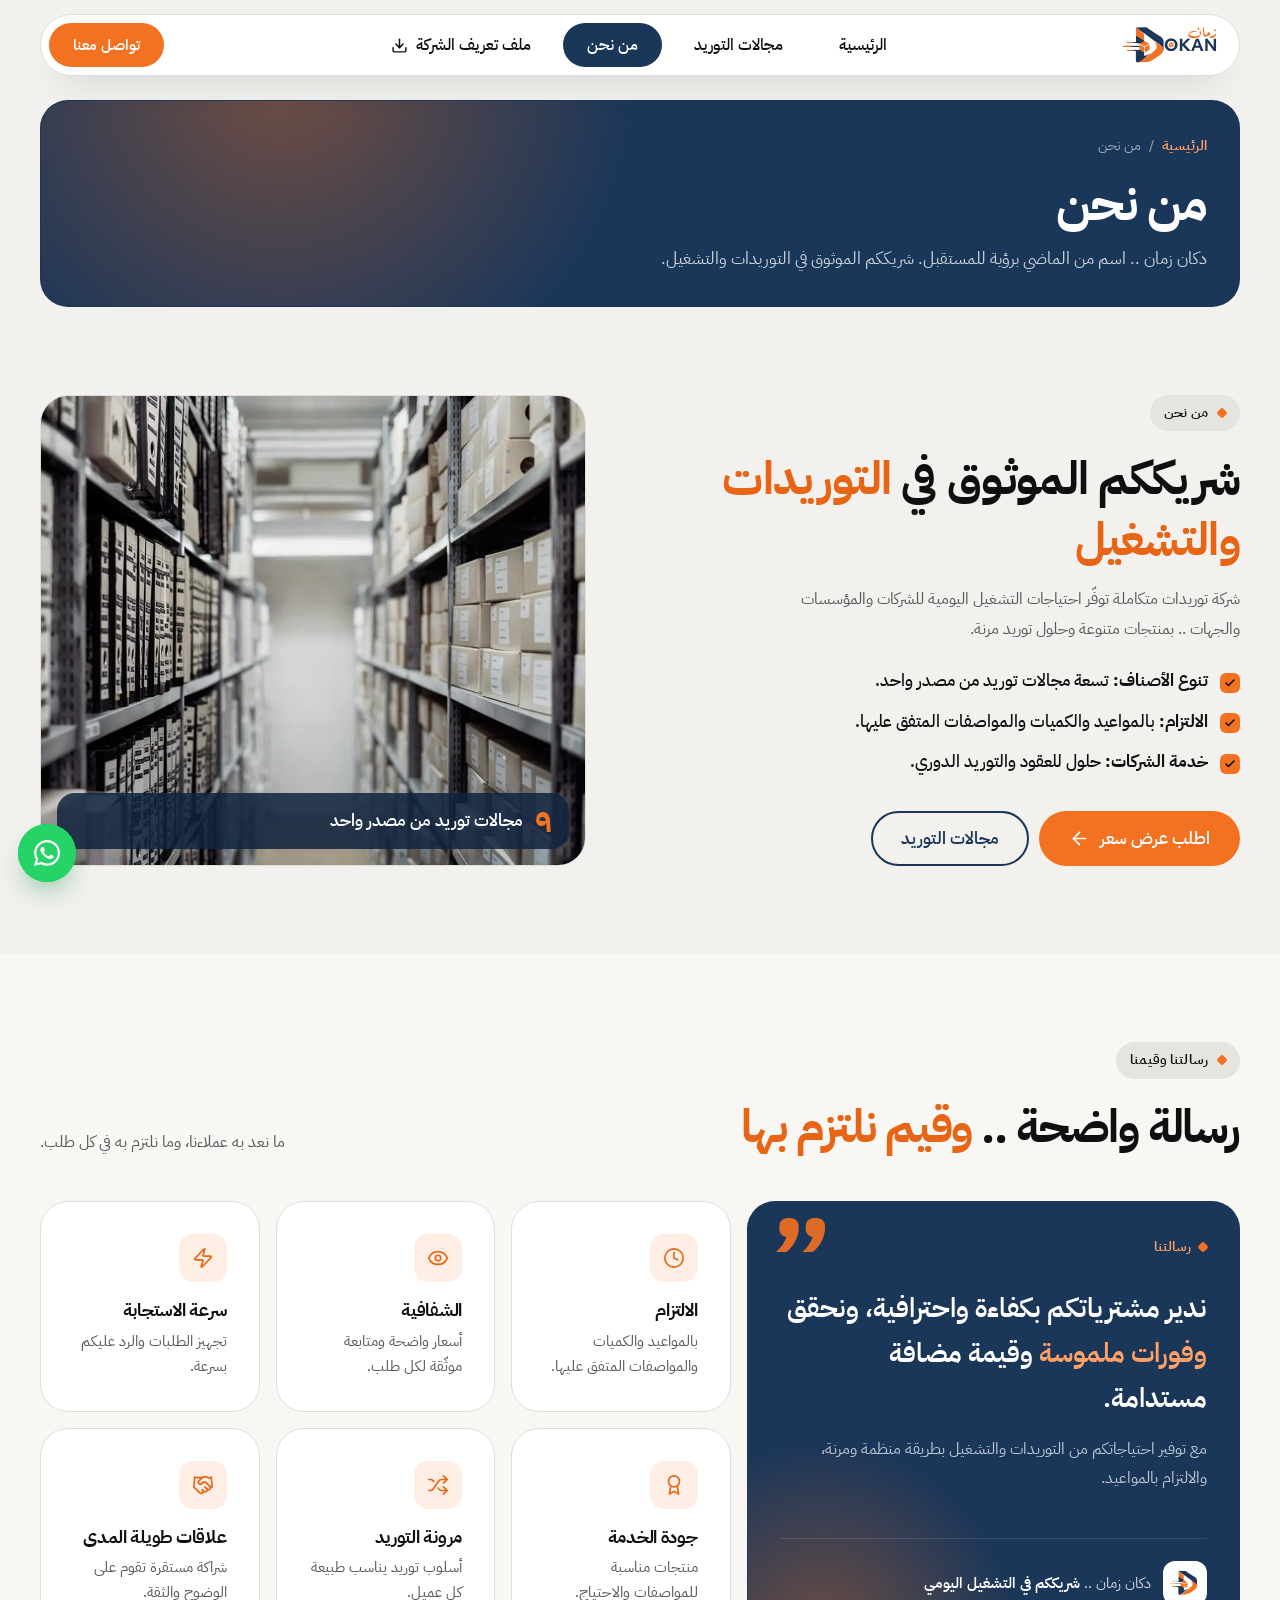
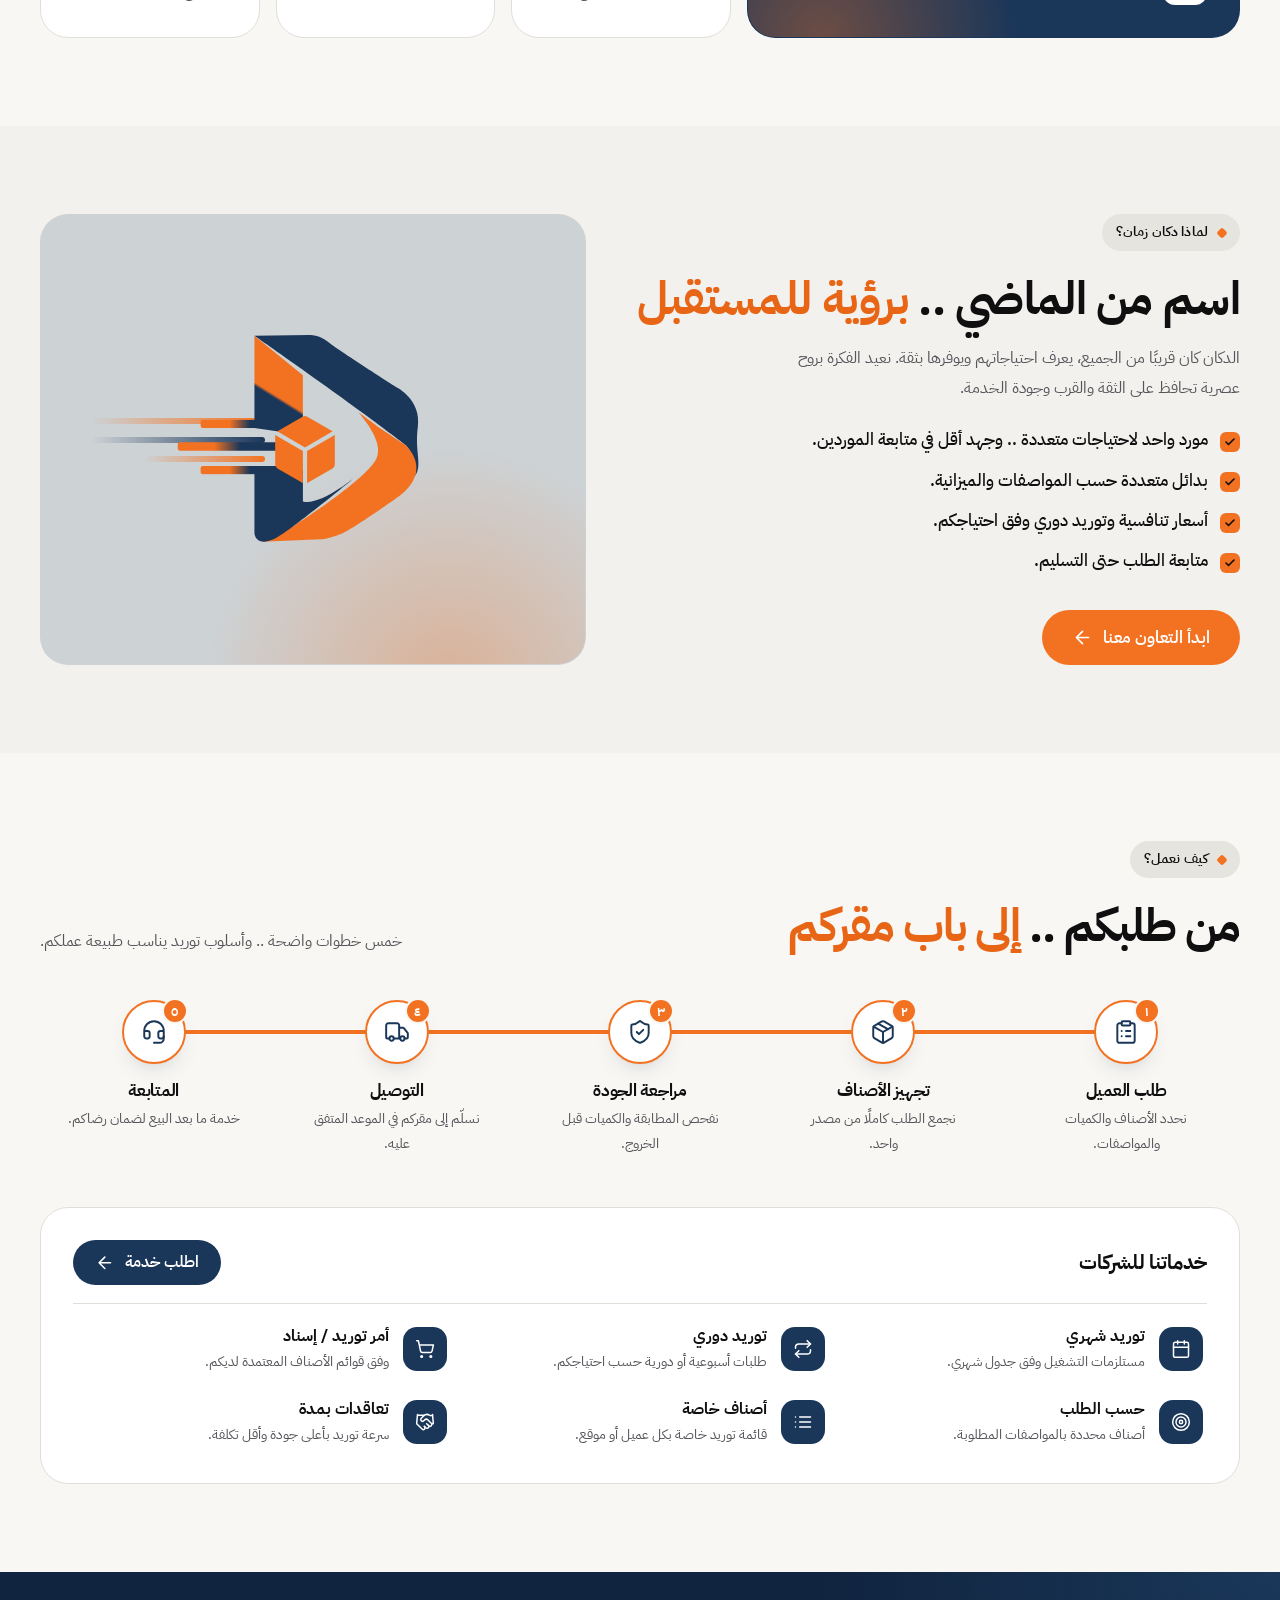
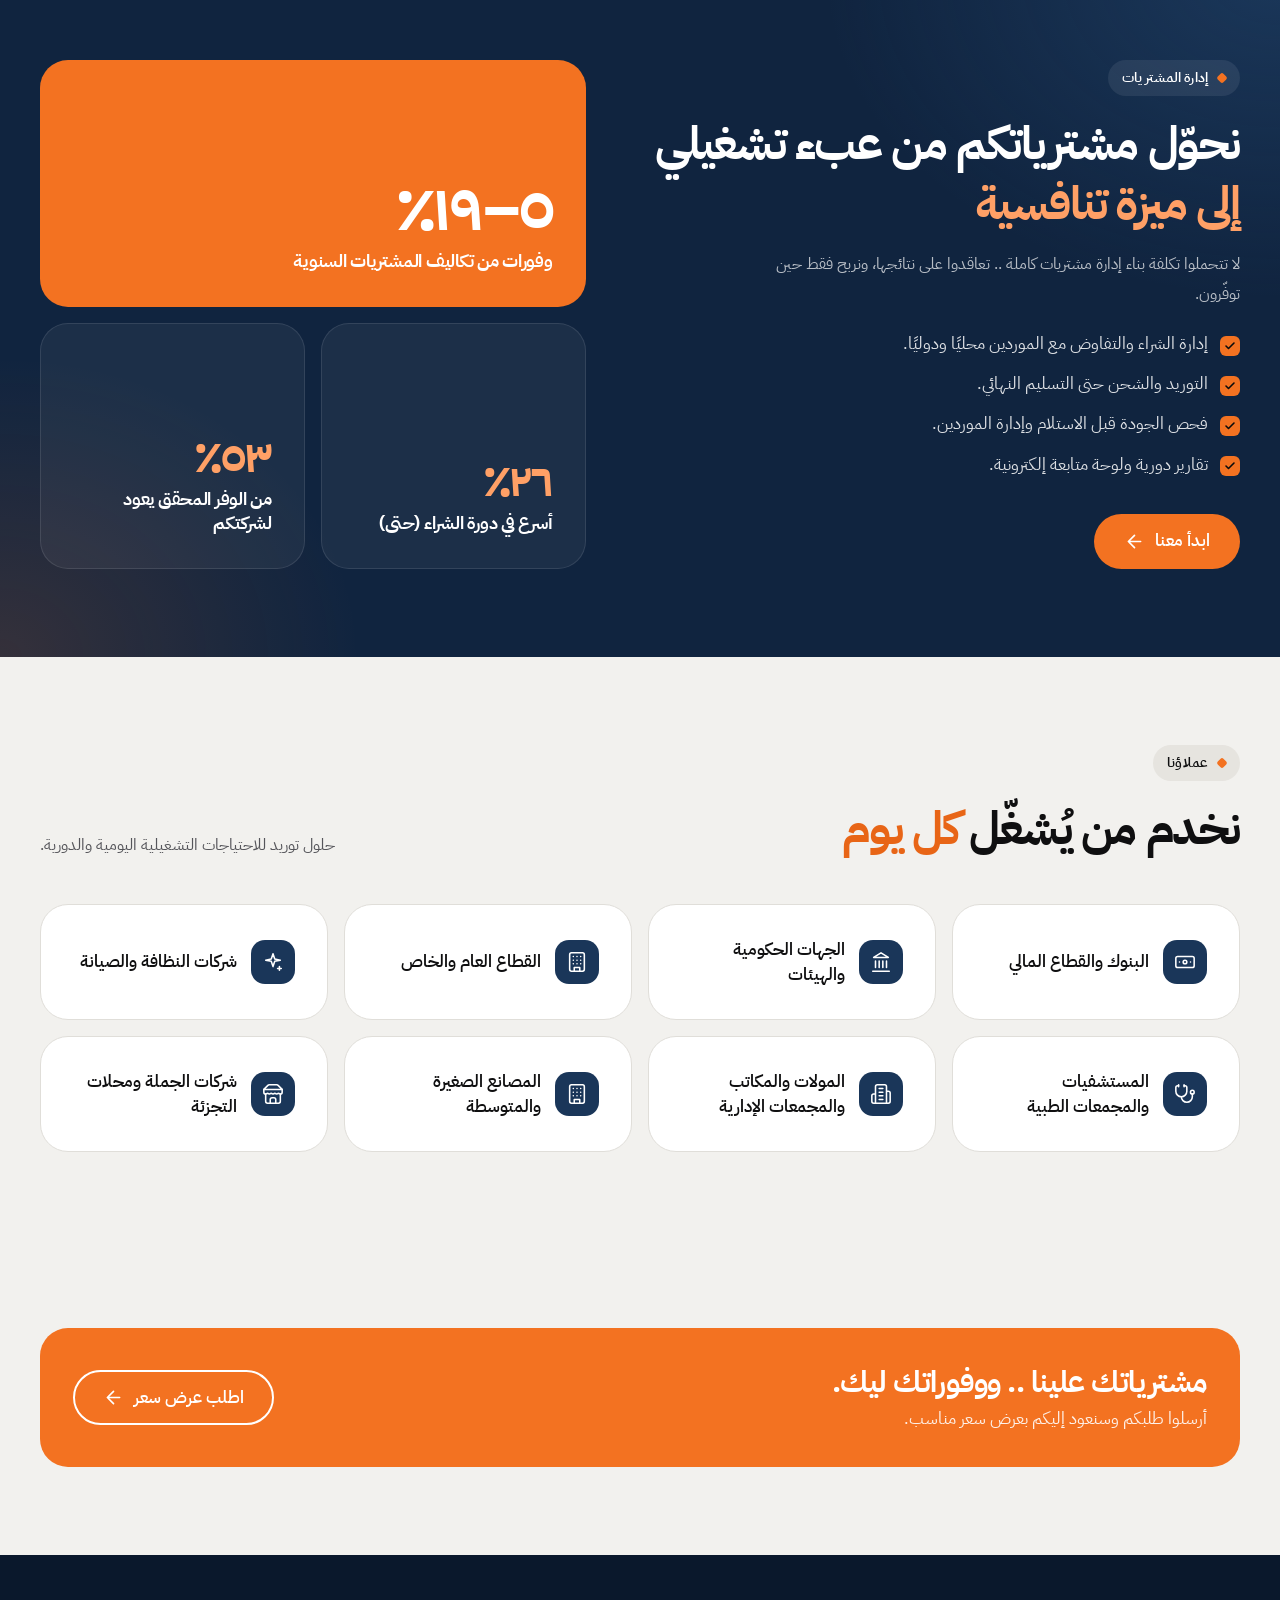
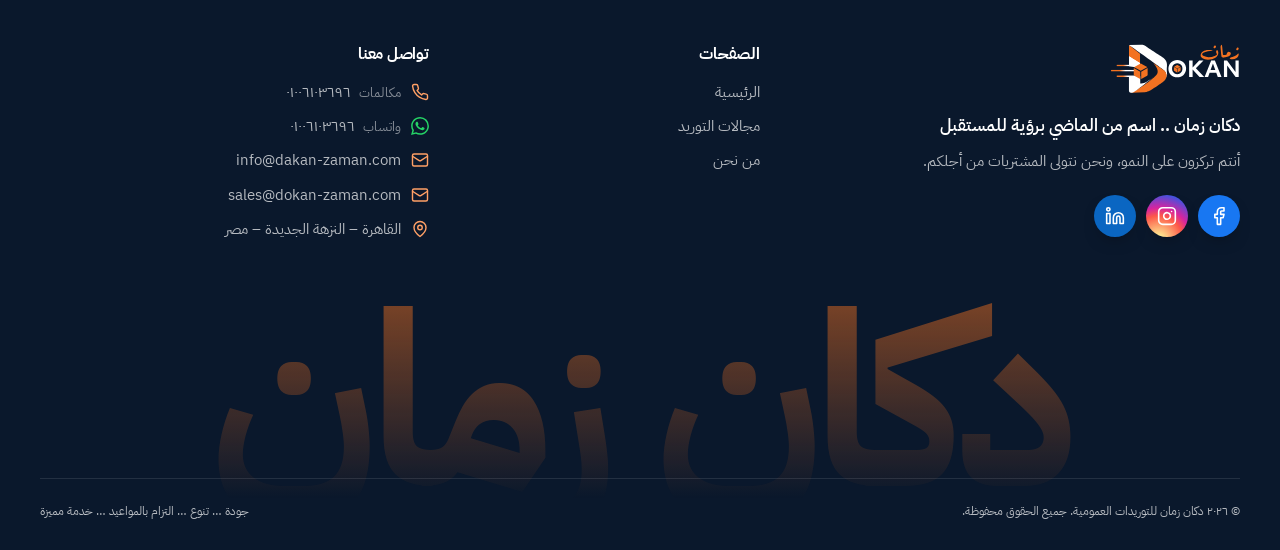
==== commit 703c438f: "Site update: supply-area pages, about redesign, shared layout, speed - New dynamic supply-area page " ====
--- a/about.html
+++ b/about.html
@@ -7,84 +7,48 @@
   <meta name="description" content="تعرّف على دكان زمان للتوريدات العمومية: رسالتنا وقيمنا، كيف نعمل، وخدمة إدارة المشتريات للشركات.">
   <meta name="color-scheme" content="light">
   <meta name="theme-color" content="#F2F1EE">
-  <link rel="icon" type="image/svg+xml" href="assets/logo-mark.svg">
+  <link rel="icon" type="image/svg+xml" href="assets/logos/logo-mark.svg">
   <link rel="preconnect" href="https://fonts.googleapis.com">
   <link rel="preconnect" href="https://fonts.gstatic.com" crossorigin>
-  <link href="https://fonts.googleapis.com/css2?family=IBM+Plex+Sans+Arabic:wght@300;400;500;600;700&display=swap" rel="stylesheet">
-  <link rel="stylesheet" href="css/style.css?v=a54ae04b">
+  <link rel="preload" as="style" href="https://fonts.googleapis.com/css2?family=IBM+Plex+Sans+Arabic:wght@300;400;500;600;700&display=swap" onload="this.onload=null;this.rel='stylesheet'">
+  <noscript><link rel="stylesheet" href="https://fonts.googleapis.com/css2?family=IBM+Plex+Sans+Arabic:wght@300;400;500;600;700&display=swap"></noscript>
+  <link rel="stylesheet" href="css/style.css?v=d89cfa06">
 </head>
 <body id="top">
 
-  <svg class="sprite" aria-hidden="true" xmlns="http://www.w3.org/2000/svg">
-    <defs>
-      <symbol id="i-arrow" viewBox="0 0 24 24"><path d="M19 12H5M12 19l-7-7 7-7"/></symbol>
-      <symbol id="i-menu" viewBox="0 0 24 24"><path d="M4 6h16M4 12h16M4 18h16"/></symbol>
-      <symbol id="i-x" viewBox="0 0 24 24"><path d="M18 6 6 18M6 6l12 12"/></symbol>
-      <symbol id="i-up" viewBox="0 0 24 24"><path d="m18 15-6-6-6 6"/></symbol>
-      <symbol id="i-mail" viewBox="0 0 24 24"><rect width="20" height="16" x="2" y="4" rx="2"/><path d="m22 7-8.97 5.7a1.94 1.94 0 0 1-2.06 0L2 7"/></symbol>
-      <symbol id="i-phone" viewBox="0 0 24 24"><path d="M22 16.92v3a2 2 0 0 1-2.18 2 19.79 19.79 0 0 1-8.63-3.07 19.5 19.5 0 0 1-6-6 19.79 19.79 0 0 1-3.07-8.67A2 2 0 0 1 4.11 2h3a2 2 0 0 1 2 1.72 12.84 12.84 0 0 0 .7 2.81 2 2 0 0 1-.45 2.11L8.09 9.91a16 16 0 0 0 6 6l1.27-1.27a2 2 0 0 1 2.11-.45 12.84 12.84 0 0 0 2.81.7A2 2 0 0 1 22 16.92z"/></symbol>
-      <symbol id="i-pin" viewBox="0 0 24 24"><path d="M20 10c0 6-8 12-8 12s-8-6-8-12a8 8 0 0 1 16 0Z"/><circle cx="12" cy="10" r="3"/></symbol>
-      <symbol id="i-whatsapp" viewBox="0 0 24 24"><path fill="currentColor" d="M17.472 14.382c-.297-.149-1.758-.867-2.03-.967-.273-.099-.471-.148-.67.15-.197.297-.767.966-.94 1.164-.173.199-.347.223-.644.075-.297-.15-1.255-.463-2.39-1.475-.883-.788-1.48-1.761-1.653-2.059-.173-.297-.018-.458.13-.606.134-.133.298-.347.446-.52.149-.174.198-.298.298-.497.099-.198.05-.371-.025-.52-.075-.149-.669-1.612-.916-2.207-.242-.579-.487-.5-.669-.51-.173-.008-.371-.01-.57-.01-.198 0-.52.074-.792.372-.272.297-1.04 1.016-1.04 2.479 0 1.462 1.065 2.875 1.213 3.074.149.198 2.096 3.2 5.077 4.487.709.306 1.262.489 1.694.625.712.227 1.36.195 1.871.118.571-.085 1.758-.719 2.006-1.413.248-.694.248-1.289.173-1.413-.074-.124-.272-.198-.57-.347m-5.421 7.403h-.004a9.87 9.87 0 0 1-5.031-1.378l-.361-.214-3.741.982.998-3.648-.235-.374a9.86 9.86 0 0 1-1.51-5.26c.001-5.45 4.436-9.884 9.888-9.884 2.64 0 5.122 1.03 6.988 2.898a9.825 9.825 0 0 1 2.893 6.994c-.003 5.45-4.437 9.884-9.885 9.884m8.413-18.297A11.815 11.815 0 0 0 12.05 0C5.495 0 .16 5.335.157 11.892c0 2.096.547 4.142 1.588 5.945L.057 24l6.305-1.654a11.882 11.882 0 0 0 5.683 1.448h.005c6.554 0 11.89-5.335 11.893-11.893a11.821 11.821 0 0 0-3.48-8.413Z" /></symbol>
-</defs>
-  </svg>
-
-  <!-- ============ ISLAND NAV ============ -->
-  <header class="island" id="island">
-    <a href="index.html" class="island__brand" aria-label="دكان زمان — الصفحة الرئيسية">
-      <img src="assets/logo.svg" alt="Dokan Zaman" width="120" height="48">
-    </a>
-    <nav class="island__links" aria-label="القائمة الرئيسية">
-      <a href="index.html">الرئيسية</a>
-      <a href="categories.html">مجالات التوريد</a>
-      <a href="about.html" class="is-active" aria-current="page">من نحن</a>
-    </nav>
-    <div class="island__actions">
-      <a href="contact.html" class="pill pill--orange island__cta">تواصل معنا</a>
-      <button class="icon-btn menu-btn" type="button" aria-label="فتح القائمة" aria-expanded="false" aria-controls="sheet">
-        <svg class="ico"><use href="#i-menu"/></svg>
-      </button>
-    </div>
-  </header>
-
-  <!-- full-screen mobile menu -->
-  <div class="sheet" id="sheet" hidden>
-    <button class="icon-btn sheet__close" type="button" aria-label="إغلاق القائمة"><svg class="ico"><use href="#i-x"/></svg></button>
-    <nav class="sheet__links" aria-label="القائمة">
-      <a href="index.html"><span>١</span>الرئيسية</a>
-      <a href="categories.html"><span>٢</span>مجالات التوريد</a>
-      <a href="about.html"><span>٣</span>من نحن</a>
-      <a href="contact.html"><span>٤</span>تواصل معنا</a>
-    </nav>
-    <a href="contact.html" class="pill pill--orange pill--lg sheet__cta">اطلب عرض سعر <svg class="ico"><use href="#i-arrow"/></svg></a>
-  </div>
-
-  <main>
+  <div data-site="header"></div>
+  <noscript><nav class="wrap" style="padding:24px 16px"><a href="index.html">الرئيسية</a> · <a href="categories.html">مجالات التوريد</a> · <a href="about.html">من نحن</a> · <a href="contact.html">تواصل معنا</a></nav></noscript>
+
+  <main class="ab">
     <section class="page-hero2">
       <div class="wrap">
         <div class="tile tile--dark page-hero2__tile" data-reveal>
           <nav class="crumbs2" aria-label="مسار الصفحة"><a href="index.html">الرئيسية</a><span aria-hidden="true">/</span><span aria-current="page">من نحن</span></nav>
           <h1>من نحن</h1>
-          <p>دكان زمان .. اسم من الماضي برؤية للمستقبل. شريككم في التوريدات اليومية وإدارة المشتريات.</p>
-          <div class="row-btns"><a href="contact.html" class="pill pill--orange pill--lg">اطلب عرض سعر <svg class="ico"><use href="#i-arrow"/></svg></a></div>
-        </div>
-      </div>
-    </section>
-
-    <!-- ============ 1) WHO WE ARE ============ -->
+          <p>دكان زمان .. اسم من الماضي برؤية للمستقبل. شريككم الموثوق في التوريدات والتشغيل.</p>
+        </div>
+      </div>
+    </section>
+
+    <!-- ============ 1) WHO WE ARE — text + CTA | photo ============ -->
     <section class="sec" id="about">
       <div class="wrap ab-split">
-        <header class="sec__head" data-reveal>
+        <div class="ab-split__text" data-reveal>
           <span class="tag"><i></i> من نحن</span>
-          <h2>شريككم في <span class="hl">التشغيل اليومي</span></h2>
-          <p class="sec__lead">نوفّر احتياجات التشغيل والتوريدات اليومية للشركات والمؤسسات والجهات.</p>
-          <ul class="ticks ticks--dark">
-            <li>أصناف متنوعة من مصدر واحد.</li>
-            <li>التزام بالمواعيد والكميات والمواصفات.</li>
-            <li>حلول توريد مرنة للشركات والعقود.</li>
-          </ul>
-        </header>
+          <h2>شريككم الموثوق في <span class="hl">التوريدات والتشغيل</span></h2>
+          <p class="sec__lead">شركة توريدات متكاملة توفّر احتياجات التشغيل اليومية للشركات والمؤسسات والجهات .. بمنتجات متنوعة وحلول توريد مرنة.</p>
+          <ul class="ticks ticks--dark ab-points">
+            <li><b>تنوع الأصناف:</b> تسعة مجالات توريد من مصدر واحد.</li>
+            <li><b>الالتزام:</b> بالمواعيد والكميات والمواصفات المتفق عليها.</li>
+            <li><b>خدمة الشركات:</b> حلول للعقود والتوريد الدوري.</li>
+          </ul>
+          <div class="row-btns">
+            <a href="contact.html" class="pill pill--orange pill--lg">اطلب عرض سعر <svg class="ico"><use href="#i-arrow"/></svg></a>
+            <a href="categories.html" class="pill pill--line pill--lg">مجالات التوريد</a>
+          </div>
+        </div>
         <figure class="tile tile--photo ab-photo" data-reveal style="--d:.06s">
-          <img src="assets/img/warehouse.webp" alt="مستودع منظم بأرفف مليئة بالأصناف" width="1280" height="853" loading="lazy" decoding="async">
+          <img src="assets/img/site/warehouse.webp" alt="مستودع منظم بأرفف مليئة بالأصناف" width="1280" height="853" loading="lazy" decoding="async">
           <figcaption><b>٩</b> مجالات توريد من مصدر واحد</figcaption>
         </figure>
       </div>
@@ -93,57 +57,147 @@
     <!-- ============ 2) MISSION + VALUES ============ -->
     <section class="sec sec--tint" id="mission">
       <div class="wrap">
-        <header class="sec__head" data-reveal>
-          <span class="tag"><i></i> رسالتنا وقيمنا</span>
-          <h2>توريد منظم .. <span class="hl">بخدمة تستحق الثقة</span></h2>
-        </header>
-        <div class="ab-duo">
-          <article class="tile tile--blue about-mission" data-reveal>
-            <span class="tile__label tile__label--light">رسالتنا</span>
-            <p class="tile__text">توفير احتياجات عملائنا بطريقة منظمة ومرنة، مع جودة الخدمة والالتزام بالمواعيد.</p>
-          </article>
-          <article class="tile tile--values" data-reveal style="--d:.06s">
-            <span class="tile__label">قيمنا</span>
-            <ul class="chips2">
-              <li>الالتزام</li><li>الشفافية</li><li>سرعة الاستجابة</li><li>جودة الخدمة</li><li>مرونة التوريد</li><li>علاقات طويلة المدى</li>
-            </ul>
-          </article>
-        </div>
-      </div>
-    </section>
-
-    <!-- ============ 3) HOW WE WORK ============ -->
-    <section class="sec" id="process">
+        <header class="sec__head sec__head--split" data-reveal>
+          <div>
+            <span class="tag"><i></i> رسالتنا وقيمنا</span>
+            <h2>رسالة واضحة .. <span class="hl">وقيم نلتزم بها</span></h2>
+          </div>
+          <p class="sec__lead">ما نعد به عملاءنا، وما نلتزم به في كل طلب.</p>
+        </header>
+        <div class="mv-grid">
+          <article class="tile mv-mission" data-reveal>
+            <span class="mv-mission__label">رسالتنا</span>
+            <span class="mv-mission__quote" aria-hidden="true">”</span>
+            <p class="mv-mission__text">ندير مشترياتكم بكفاءة واحترافية، ونحقق <span class="hl">وفورات ملموسة</span> وقيمة مضافة مستدامة.</p>
+            <p class="mv-mission__sub">مع توفير احتياجاتكم من التوريدات والتشغيل بطريقة منظمة ومرنة، والالتزام بالمواعيد.</p>
+            <div class="mv-mission__sign">
+              <img src="assets/logos/logo-mark.svg" alt="" width="44" height="44" loading="lazy">
+              <span>دكان زمان .. <b>شريككم في التشغيل اليومي</b></span>
+            </div>
+          </article>
+          <ul class="mv-values">
+            <li class="tile mv-value" data-reveal style="--d:0.00s">
+              <span class="mv-value__ico"><svg class="ico"><use href="#i-clock"/></svg></span>
+              <h3>الالتزام</h3>
+              <p>بالمواعيد والكميات والمواصفات المتفق عليها.</p>
+            </li>
+            <li class="tile mv-value" data-reveal style="--d:0.06s">
+              <span class="mv-value__ico"><svg class="ico"><use href="#i-eye"/></svg></span>
+              <h3>الشفافية</h3>
+              <p>أسعار واضحة ومتابعة موثّقة لكل طلب.</p>
+            </li>
+            <li class="tile mv-value" data-reveal style="--d:0.12s">
+              <span class="mv-value__ico"><svg class="ico"><use href="#i-zap"/></svg></span>
+              <h3>سرعة الاستجابة</h3>
+              <p>تجهيز الطلبات والرد عليكم بسرعة.</p>
+            </li>
+            <li class="tile mv-value" data-reveal style="--d:0.00s">
+              <span class="mv-value__ico"><svg class="ico"><use href="#i-award"/></svg></span>
+              <h3>جودة الخدمة</h3>
+              <p>منتجات مناسبة للمواصفات والاحتياج.</p>
+            </li>
+            <li class="tile mv-value" data-reveal style="--d:0.06s">
+              <span class="mv-value__ico"><svg class="ico"><use href="#i-shuffle"/></svg></span>
+              <h3>مرونة التوريد</h3>
+              <p>أسلوب توريد يناسب طبيعة كل عميل.</p>
+            </li>
+            <li class="tile mv-value" data-reveal style="--d:0.12s">
+              <span class="mv-value__ico"><svg class="ico"><use href="#i-handshake"/></svg></span>
+              <h3>علاقات طويلة المدى</h3>
+              <p>شراكة مستقرة تقوم على الوضوح والثقة.</p>
+            </li>
+          </ul>
+        </div>
+      </div>
+    </section>
+
+    <!-- ============ 3) WHY DOKAN ZAMAN — text + CTA | brand mark ============ -->
+    <section class="sec" id="why">
+      <div class="wrap ab-split">
+        <div class="ab-split__text" data-reveal>
+          <span class="tag"><i></i> لماذا دكان زمان؟</span>
+          <h2>اسم من الماضي .. <span class="hl">برؤية للمستقبل</span></h2>
+          <p class="sec__lead">الدكان كان قريبًا من الجميع، يعرف احتياجاتهم ويوفرها بثقة. نعيد الفكرة بروح عصرية تحافظ على الثقة والقرب وجودة الخدمة.</p>
+          <ul class="ticks ticks--dark ab-points">
+            <li>مورد واحد لاحتياجات متعددة .. وجهد أقل في متابعة الموردين.</li>
+            <li>بدائل متعددة حسب المواصفات والميزانية.</li>
+            <li>أسعار تنافسية وتوريد دوري وفق احتياجكم.</li>
+            <li>متابعة الطلب حتى التسليم.</li>
+          </ul>
+          <div class="row-btns">
+            <a href="contact.html" class="pill pill--orange pill--lg">ابدأ التعاون معنا <svg class="ico"><use href="#i-arrow"/></svg></a>
+          </div>
+        </div>
+        <div class="tile ab-mark" data-reveal style="--d:.06s" aria-hidden="true">
+          <div class="brand-art">
+            <span class="brand-art__lines"><i></i><i></i><i></i></span>
+            <img src="assets/logos/logo-mark.svg" alt="">
+          </div>
+        </div>
+      </div>
+    </section>
+
+    <!-- ============ 4) HOW WE WORK ============ -->
+    <section class="sec sec--tint" id="process">
       <div class="wrap">
         <header class="sec__head sec__head--split" data-reveal>
           <div>
             <span class="tag"><i></i> كيف نعمل؟</span>
             <h2>من طلبكم .. <span class="hl">إلى باب مقركم</span></h2>
           </div>
-          <p class="sec__lead">خمس خطوات واضحة من الطلب حتى التسليم.</p>
-        </header>
-        <ol class="steps-lite">
-          <li class="tile" data-reveal style="--d:0.00s"><b>١</b><h3>الطلب</h3><p>نستلم طلبكم ونحدد الأصناف والكميات.</p></li>
-          <li class="tile" data-reveal style="--d:0.05s"><b>٢</b><h3>التجهيز</h3><p>نجهز كل الأصناف من مصدر واحد.</p></li>
-          <li class="tile" data-reveal style="--d:0.10s"><b>٣</b><h3>المراجعة</h3><p>نراجع الجودة والكميات قبل الخروج.</p></li>
-          <li class="tile" data-reveal style="--d:0.15s"><b>٤</b><h3>التوصيل</h3><p>نسلّم إلى مقركم في الموعد.</p></li>
-          <li class="tile" data-reveal style="--d:0.20s"><b>٥</b><h3>المتابعة</h3><p>نتابع معكم بعد التسليم.</p></li>
+          <p class="sec__lead">خمس خطوات واضحة .. وأسلوب توريد يناسب طبيعة عملكم.</p>
+        </header>
+        <ol class="hw-steps" data-reveal>
+          <li data-reveal style="--d:0.00s">
+            <span class="hw-node"><svg class="ico"><use href="#i-clipboard"/></svg><b>١</b></span>
+            <div><h3>طلب العميل</h3><p>نحدد الأصناف والكميات والمواصفات.</p></div>
+          </li>
+          <li data-reveal style="--d:0.12s">
+            <span class="hw-node"><svg class="ico"><use href="#i-package"/></svg><b>٢</b></span>
+            <div><h3>تجهيز الأصناف</h3><p>نجمع الطلب كاملًا من مصدر واحد.</p></div>
+          </li>
+          <li data-reveal style="--d:0.24s">
+            <span class="hw-node"><svg class="ico"><use href="#i-shield"/></svg><b>٣</b></span>
+            <div><h3>مراجعة الجودة</h3><p>نفحص المطابقة والكميات قبل الخروج.</p></div>
+          </li>
+          <li data-reveal style="--d:0.36s">
+            <span class="hw-node"><svg class="ico"><use href="#i-truck"/></svg><b>٤</b></span>
+            <div><h3>التوصيل</h3><p>نسلّم إلى مقركم في الموعد المتفق عليه.</p></div>
+          </li>
+          <li data-reveal style="--d:0.48s">
+            <span class="hw-node"><svg class="ico"><use href="#i-headset"/></svg><b>٥</b></span>
+            <div><h3>المتابعة</h3><p>خدمة ما بعد البيع لضمان رضاكم.</p></div>
+          </li>
         </ol>
-      </div>
-    </section>
-
-    <!-- ============ 4) PROCUREMENT MANAGEMENT ============ -->
+        <div class="tile hw-svc" data-reveal>
+          <div class="hw-svc__head">
+            <h3>خدماتنا للشركات</h3>
+            <a href="contact.html" class="pill pill--dark">اطلب خدمة <svg class="ico"><use href="#i-arrow"/></svg></a>
+          </div>
+          <ul>
+            <li><span class="hw-svc__ico"><svg class="ico"><use href="#i-calendar"/></svg></span><div><h4>توريد شهري</h4><p>مستلزمات التشغيل وفق جدول شهري.</p></div></li>
+            <li><span class="hw-svc__ico"><svg class="ico"><use href="#i-repeat"/></svg></span><div><h4>توريد دوري</h4><p>طلبات أسبوعية أو دورية حسب احتياجكم.</p></div></li>
+            <li><span class="hw-svc__ico"><svg class="ico"><use href="#i-cart"/></svg></span><div><h4>أمر توريد / إسناد</h4><p>وفق قوائم الأصناف المعتمدة لديكم.</p></div></li>
+            <li><span class="hw-svc__ico"><svg class="ico"><use href="#i-target"/></svg></span><div><h4>حسب الطلب</h4><p>أصناف محددة بالمواصفات المطلوبة.</p></div></li>
+            <li><span class="hw-svc__ico"><svg class="ico"><use href="#i-list"/></svg></span><div><h4>أصناف خاصة</h4><p>قائمة توريد خاصة بكل عميل أو موقع.</p></div></li>
+            <li><span class="hw-svc__ico"><svg class="ico"><use href="#i-handshake"/></svg></span><div><h4>تعاقدات بمدة</h4><p>سرعة توريد بأعلى جودة وأقل تكلفة.</p></div></li>
+          </ul>
+        </div>
+      </div>
+    </section>
+
+    <!-- ============ 5) PROCUREMENT MANAGEMENT — text + CTA | numbers ============ -->
     <section class="sec band" id="procurement" data-anim>
       <div class="wrap band-lite">
         <header class="sec__head" data-reveal>
           <span class="tag tag--light"><i></i> إدارة المشتريات</span>
           <h2>نحوّل مشترياتكم من عبء تشغيلي <span class="hl">إلى ميزة تنافسية</span></h2>
-          <p class="sec__lead">نتولى دورة الشراء كاملة بدلًا منكم .. ونربح فقط حين توفّرون.</p>
+          <p class="sec__lead">لا تتحملوا تكلفة بناء إدارة مشتريات كاملة .. تعاقدوا على نتائجها، ونربح فقط حين توفّرون.</p>
           <ul class="ticks">
-            <li>طلبات الشراء والتفاوض مع الموردين.</li>
-            <li>التوريد والشحن حتى التسليم.</li>
-            <li>فحص الجودة قبل الاستلام.</li>
-            <li>تقارير دورية عن الطلبات والوفورات.</li>
+            <li>إدارة الشراء والتفاوض مع الموردين محليًا ودوليًا.</li>
+            <li>التوريد والشحن حتى التسليم النهائي.</li>
+            <li>فحص الجودة قبل الاستلام وإدارة الموردين.</li>
+            <li>تقارير دورية ولوحة متابعة إلكترونية.</li>
           </ul>
           <div class="row-btns"><a href="contact.html" class="pill pill--orange pill--lg">ابدأ معنا <svg class="ico"><use href="#i-arrow"/></svg></a></div>
         </header>
@@ -164,7 +218,30 @@
       </div>
     </section>
 
-    <!-- ============ 5) CALL TO ACTION ============ -->
+    <!-- ============ 6) OUR CLIENTS ============ -->
+    <section class="sec" id="clients">
+      <div class="wrap">
+        <header class="sec__head sec__head--split" data-reveal>
+          <div>
+            <span class="tag"><i></i> عملاؤنا</span>
+            <h2>نخدم من يُشغّل <span class="hl">كل يوم</span></h2>
+          </div>
+          <p class="sec__lead">حلول توريد للاحتياجات التشغيلية اليومية والدورية.</p>
+        </header>
+        <ul class="ab-clients">
+          <li class="tile" data-reveal style="--d:0.00s"><svg class="ico"><use href="#i-bank"/></svg><span>البنوك والقطاع المالي</span></li>
+          <li class="tile" data-reveal style="--d:0.05s"><svg class="ico"><use href="#i-landmark"/></svg><span>الجهات الحكومية والهيئات</span></li>
+          <li class="tile" data-reveal style="--d:0.10s"><svg class="ico"><use href="#i-building"/></svg><span>القطاع العام والخاص</span></li>
+          <li class="tile" data-reveal style="--d:0.15s"><svg class="ico"><use href="#i-sparkle"/></svg><span>شركات النظافة والصيانة</span></li>
+          <li class="tile" data-reveal style="--d:0.00s"><svg class="ico"><use href="#i-medical"/></svg><span>المستشفيات والمجمعات الطبية</span></li>
+          <li class="tile" data-reveal style="--d:0.05s"><svg class="ico"><use href="#i-office"/></svg><span>المولات والمكاتب والمجمعات الإدارية</span></li>
+          <li class="tile" data-reveal style="--d:0.10s"><svg class="ico"><use href="#i-building"/></svg><span>المصانع الصغيرة والمتوسطة</span></li>
+          <li class="tile" data-reveal style="--d:0.15s"><svg class="ico"><use href="#i-store"/></svg><span>شركات الجملة ومحلات التجزئة</span></li>
+        </ul>
+      </div>
+    </section>
+
+    <!-- ============ 7) CALL TO ACTION ============ -->
     <section class="sec sec--cta">
       <div class="wrap">
         <div class="tile tile--orange cta-tile" data-reveal>
@@ -178,46 +255,10 @@
     </section>
   </main>
 
-  <footer class="foot">
-    <div class="wrap foot__grid">
-      <div class="foot__brand">
-        <img class="foot__logo" src="assets/logo-dark.svg" alt="Dokan Zaman" width="160" height="64" loading="lazy">
-        <p class="foot__tagline">دكان زمان .. اسم من الماضي برؤية للمستقبل</p>
-        <p class="foot__msg">أنتم تركزون على النمو، ونحن نتولى المشتريات من أجلكم.</p>
-      </div>
-      <nav class="foot__col" aria-label="صفحات الموقع">
-        <h2 class="foot__title">الصفحات</h2>
-        <ul>
-          <li><a href="index.html">الرئيسية</a></li>
-          <li><a href="categories.html">مجالات التوريد</a></li>
-          <li><a href="about.html">من نحن</a></li>
-        </ul>
-      </nav>
-      <div class="foot__col">
-        <h2 class="foot__title">تواصل معنا</h2>
-        <ul class="foot__contact">
-          <li><svg class="ico"><use href="#i-phone"/></svg><span><small>مكالمات</small><span dir="ltr">٠١٠٠٦١٠٣٦٩٦</span></span></li>
-          <li><svg class="ico ico--wa"><use href="#i-whatsapp"/></svg><span><small>واتساب</small><span dir="ltr">٠١٠٠٦١٠٣٦٩٦</span></span></li>
-          <li><svg class="ico"><use href="#i-mail"/></svg><span>info@dakan-zaman.com</span></li>
-          <li><svg class="ico"><use href="#i-mail"/></svg><span>sales@dokan-zaman.com</span></li>
-          <li><svg class="ico"><use href="#i-pin"/></svg><span>القاهرة – النزهة الجديدة – مصر</span></li>
-        </ul>
-      </div>
-    </div>
-    <p class="foot__word" aria-hidden="true">دكان زمان</p>
-    <div class="wrap foot__bottom">
-      <small>© <span id="year">٢٠٢٦</span> دكان زمان للتوريدات العمومية. جميع الحقوق محفوظة.</small>
-      <small>جودة … تنوع … التزام بالمواعيد … خدمة مميزة</small>
-    </div>
-  </footer>
-
-  <a href="https://wa.me/201006103696?text=%D9%85%D8%B1%D8%AD%D8%A8%D9%8B%D8%A7%20%D8%AF%D9%83%D8%A7%D9%86%20%D8%B2%D9%85%D8%A7%D9%86%D8%8C%20%D8%A3%D8%B1%D9%8A%D8%AF%20%D8%A7%D9%84%D8%A7%D8%B3%D8%AA%D9%81%D8%B3%D8%A7%D8%B1%20%D8%B9%D9%86%20%D8%B7%D9%84%D8%A8%20%D8%AA%D9%88%D8%B1%D9%8A%D8%AF." class="wa-float" target="_blank" rel="noopener" aria-label="تواصل معنا على واتساب">
-    <svg class="wa-float__icon" viewBox="0 0 24 24" aria-hidden="true"><path fill="currentColor" d="M17.472 14.382c-.297-.149-1.758-.867-2.03-.967-.273-.099-.471-.148-.67.15-.197.297-.767.966-.94 1.164-.173.199-.347.223-.644.075-.297-.15-1.255-.463-2.39-1.475-.883-.788-1.48-1.761-1.653-2.059-.173-.297-.018-.458.13-.606.134-.133.298-.347.446-.52.149-.174.198-.298.298-.497.099-.198.05-.371-.025-.52-.075-.149-.669-1.612-.916-2.207-.242-.579-.487-.5-.669-.51-.173-.008-.371-.01-.57-.01-.198 0-.52.074-.792.372-.272.297-1.04 1.016-1.04 2.479 0 1.462 1.065 2.875 1.213 3.074.149.198 2.096 3.2 5.077 4.487.709.306 1.262.489 1.694.625.712.227 1.36.195 1.871.118.571-.085 1.758-.719 2.006-1.413.248-.694.248-1.289.173-1.413-.074-.124-.272-.198-.57-.347m-5.421 7.403h-.004a9.87 9.87 0 0 1-5.031-1.378l-.361-.214-3.741.982.998-3.648-.235-.374a9.86 9.86 0 0 1-1.51-5.26c.001-5.45 4.436-9.884 9.888-9.884 2.64 0 5.122 1.03 6.988 2.898a9.825 9.825 0 0 1 2.893 6.994c-.003 5.45-4.437 9.884-9.885 9.884m8.413-18.297A11.815 11.815 0 0 0 12.05 0C5.495 0 .16 5.335.157 11.892c0 2.096.547 4.142 1.588 5.945L.057 24l6.305-1.654a11.882 11.882 0 0 0 5.683 1.448h.005c6.554 0 11.89-5.335 11.893-11.893a11.821 11.821 0 0 0-3.48-8.413Z"/></svg>
-    <span class="wa-float__label">تواصل معنا على واتساب</span>
-  </a>
-  <a href="#top" class="to-top2" aria-label="العودة للأعلى"><svg class="ico"><use href="#i-up"/></svg></a>
-
-
-  <script src="js/main.js?v=a88cb84f" defer></script>
+  <div data-site="footer"></div>
+
+  <script src="js/layout.js?v=178d58a9" defer></script>
+
+  <script src="js/main.js?v=ed429688" defer></script>
 </body>
 </html>
--- a/css/style.css
+++ b/css/style.css
@@ -9,7 +9,7 @@
   --orange: #F37221;
   --orange-600: #DC6015;
   --orange-300: #FFA066;
-  --ink-on-orange: #0B0B0C;
+  --ink-on-orange: #fff;   /* text and icons on orange are always white */
   --band: #10243F;            /* deep navy for large dark areas */
   --blue: #1A3659;
 
@@ -82,7 +82,7 @@
 .pill--orange:hover { background: var(--orange-600); color: #fff; }
 .pill--dark { background: var(--dark-tile); color: #fff; }
 .pill--dark:hover { background: var(--orange); color: var(--ink-on-orange); }
-.pill--line { border-color: var(--heading); color: var(--heading); }
+.pill--line { border-color:  var(--dark-tile); color:  var(--dark-tile); }
 .pill--line:hover { background: var(--dark-tile); border-color: var(--dark-tile); color: #fff; }
 .pill--lg { padding: 15px 28px; font-size: 1.05rem; }
 .pill--block { width: 100%; }
@@ -158,9 +158,8 @@
 .tile--orange { background: var(--orange); border-color: transparent; color: var(--ink-on-orange); }
 .tile--orange h2, .tile--orange h3 { color: var(--ink-on-orange); }
 .tile__label { display: block; font-size: .9rem; font-weight: 600; color: var(--muted); }
-.tile--orange .tile__label { color: rgba(0,0,0,.75); }
-.tile__label--light { color: var(--orange-300); }
-.tile__text { color: #fff; font-size: 1.1rem; margin-top: 10px; line-height: 1.85; }
+.tile--orange .tile__label { color: rgba(255,255,255,.85); }
+
 .big { display: block; font-size: clamp(2.6rem, 1.6rem + 3vw, 4.2rem); font-weight: 700; line-height: 1.05; letter-spacing: -.03em; color: var(--heading); }
 .tile--orange .big { color: var(--ink-on-orange); }
 .big--sm { font-size: clamp(2rem, 1.4rem + 2vw, 2.8rem); }
@@ -188,8 +187,6 @@
 .brand-art__lines i:nth-child(3) { animation-delay: .8s; width: 70%; }
 @keyframes bob { 50% { transform: translateY(-10px); } }
 @keyframes whoosh { 0% { transform: scaleX(0); opacity: 0; } 30% { opacity: 1; } 100% { transform: translateX(-30%) scaleX(1); opacity: 0; } }
-.tile__foot { position: relative; font-size: 1.05rem; color: rgba(255,255,255,.8); }
-.tile__foot b { color: var(--orange-300); }
 
 .tile--stat { grid-column: span 2; display: flex; flex-direction: column; justify-content: space-between; gap: 16px; min-height: 170px; }
 .tile--stat.tile--orange { grid-column: span 3; }
@@ -262,11 +259,9 @@
 .pillar2__n { font-size: 3rem; font-weight: 700; line-height: 1; opacity: .2; margin-bottom: 18px; }
 .pillar2 h3 { font-size: 1.3rem; }
 .pillar2 p { color: var(--muted); font-size: .98rem; }
-.pillar2.tile--orange p { color: rgba(0,0,0,.8); }
+.pillar2.tile--orange p { color: rgba(255,255,255,.9); }
 .pillar2.tile--orange .pillar2__n { opacity: .35; }
 .tile--values { grid-column: span 3; }
-.chips2 { display: flex; flex-wrap: wrap; gap: 6px; margin-top: 12px; }
-.chips2 li { padding: 5px 12px; border-radius: 999px; background: var(--chip); font-size: .86rem; font-weight: 500; color: var(--heading); }
 
 /* Procurement band (dark in both themes) */
 .band {
@@ -290,7 +285,7 @@
 .bento--value { grid-template-columns: repeat(2, 1fr); gap: 12px; }
 .vtile { grid-column: span 1; display: flex; flex-direction: column; justify-content: flex-end; gap: 6px; min-height: 150px; }
 .vtile--big { grid-column: span 2; min-height: 200px; }
-.vtile--big p { color: rgba(0,0,0,.8); }
+.vtile--big p { color: rgba(255,255,255,.9); }
 .vtile h3 { font-size: 1.1rem; }
 .tile--glass { background: rgba(255,255,255,.05); border-color: rgba(255,255,255,.1); transition: background-color .3s, transform .4s var(--ease); }
 .tile--glass:hover { background: rgba(255,255,255,.09); transform: translateY(-4px); }
@@ -300,7 +295,7 @@
 .bento--contact { align-items: stretch; }
 .cta2 { grid-column: span 5; padding: clamp(28px, 4vw, 44px); display: flex; flex-direction: column; }
 .cta2 h2 { font-size: clamp(1.55rem, 1rem + 1.8vw, 2.25rem); font-weight: 700; line-height: 1.4; }
-.cta2 > p { margin-top: 12px; color: rgba(0,0,0,.8); }
+.cta2 > p { margin-top: 12px; color: rgba(255,255,255,.9); }
 .cta2__list { display: grid; gap: 10px; margin-top: auto; padding-top: 32px; }
 .cta2__list li { display: flex; align-items: center; gap: 14px; padding: 12px 16px; border-radius: 18px; background: rgba(0,0,0,.08); font-weight: 600; font-size: 1.05rem; transition: background-color .25s; }
 .cta2__list li:hover { background: rgba(0,0,0,.16); }
@@ -463,7 +458,7 @@
 .sec--cta { padding-top: clamp(24px, 3vw, 40px); }
 .cta-tile { display: flex; align-items: center; justify-content: space-between; gap: 18px 32px; flex-wrap: wrap; padding: clamp(24px, 4vw, 40px); }
 .cta-tile h2 { font-size: clamp(1.3rem, 1rem + 1.3vw, 1.9rem); font-weight: 700; }
-.cta-tile p { color: rgba(0,0,0,.78); }
+.cta-tile p { color: rgba(255,255,255,.9); }
 @media (max-width: 960px) {
   .band-lite { grid-template-columns: 1fr; }
 }
@@ -543,17 +538,17 @@
    lift + shadow + orange border + a spotlight that follows the cursor
    (JS sets --mx / --my), and icon badges turn orange and tilt.
    ========================================================= */
-:is(.pillar2, .vtile, .tile--stat, .tile--values, .about-mission, .bento--about .tile--wide, .steps-lite > li) {
+:is(.pillar2, .vtile, .tile--stat, .tile--values, .about-mission, .bento--about .tile--wide, .steps-lite > li, .ab-clients > li, .mv-value) {
   position: relative; isolation: isolate;
   transition: transform .4s var(--ease), box-shadow .4s, border-color .3s, background-color .3s, color .3s, opacity .4s;
 }
-:is(.pillar2, .vtile, .tile--stat, .tile--values, .about-mission, .bento--about .tile--wide, .steps-lite > li)::before {
+:is(.pillar2, .vtile, .tile--stat, .tile--values, .about-mission, .bento--about .tile--wide, .steps-lite > li, .ab-clients > li, .mv-value)::before {
   content: ""; position: absolute; inset: 0; z-index: -1; border-radius: inherit; pointer-events: none;
   background: radial-gradient(340px circle at var(--mx, 50%) var(--my, 50%), var(--spot, rgba(243,114,33,.16)), transparent 45%);
   opacity: 0; transition: opacity .3s;
 }
-:is(.pillar2, .vtile, .tile--stat, .tile--values, .about-mission, .bento--about .tile--wide, .steps-lite > li):hover { transform: translateY(-6px); border-color: rgba(243,114,33,.45); box-shadow: var(--shadow); }
-:is(.pillar2, .vtile, .tile--stat, .tile--values, .about-mission, .bento--about .tile--wide, .steps-lite > li):hover::before { opacity: 1; }
+:is(.pillar2, .vtile, .tile--stat, .tile--values, .about-mission, .bento--about .tile--wide, .steps-lite > li, .ab-clients > li, .mv-value):hover { transform: translateY(-6px); border-color: rgba(243,114,33,.45); box-shadow: var(--shadow); }
+:is(.pillar2, .vtile, .tile--stat, .tile--values, .about-mission, .bento--about .tile--wide, .steps-lite > li, .ab-clients > li, .mv-value):hover::before { opacity: 1; }
 /* the glow needs a different tint on coloured tiles */
 .tile--orange { --spot: rgba(255,255,255,.34); }
 .tile--dark, .tile--blue, .tile--glass { --spot: rgba(243,114,33,.26); }
@@ -561,7 +556,7 @@
 /* icon badges */
 
 @media (hover: none) {
-  :is(.pillar2, .vtile, .tile--stat, .tile--values, .about-mission, .bento--about .tile--wide, .steps-lite > li):hover { transform: none; box-shadow: none; }
+  :is(.pillar2, .vtile, .tile--stat, .tile--values, .about-mission, .bento--about .tile--wide, .steps-lite > li, .ab-clients > li, .mv-value):hover { transform: none; box-shadow: none; }
 }
 
 /* =========================================================
@@ -611,8 +606,6 @@
 
 /* hero brand tile: navy background at 40% opacity, logo in its original colours */
 .tile--blue.tile--brand { background: rgba(26, 54, 89, 0.171); color: var(--heading); }
-.tile--brand .tile__foot { color: var(--heading); font-weight: 500; }
-.tile--brand .tile__foot b { color: var(--hl); }
 .tile--brand .brand-art__lines i:nth-child(2) { background: linear-gradient(90deg, transparent, var(--blue)); }
 
 /* =========================================================
@@ -708,14 +701,10 @@
 .ab-split .ticks { margin-top: 22px; }
 .ab-split .ticks li { color: var(--heading); font-weight: 500; }
 .ab-photo { margin: 0; min-height: 340px; }
-.ab-duo { display: grid; grid-template-columns: 1fr 1fr; gap: var(--gap); }
-.ab-duo > .tile { grid-column: auto; display: flex; flex-direction: column; justify-content: center; }
-.ab-duo .chips2 { margin-top: 14px; }
 .band-lite .ticks { margin-top: 20px; }
 .band-lite .ticks li { color: rgba(255,255,255,.85); }
 @media (max-width: 760px) {
-  .ab-split, .ab-duo { grid-template-columns: 1fr; }
-  .ab-photo { min-height: 240px; }
+  .ab-split,   .ab-photo { min-height: 240px; }
 }
 
 /* NAV — brand | links (true centre) | action, equal heights and spacing on every page */
@@ -743,4 +732,297 @@
 .to-top2 { color: #fff; }
 .tile--orange .ico, .cta2 .ico, .track li.is-current .ico { color: #fff; }
 .pill--dark:hover { color: #fff; }
-.tile--orange .pill--line .ico { color: inherit; }  /* outline button: arrow matches its text */
+/* outline button on an orange card: white text, border and arrow; navy on hover */
+.tile--orange .pill--line { border-color: #fff; color: #fff; }
+.tile--orange .pill--line:hover { background: var(--dark-tile); border-color: var(--dark-tile); color: #fff; }
+.tile--orange .pill--line .ico { color: inherit; }
+
+/* =========================================================
+   CATEGORY PAGE (category.html, built by js/category.js)
+   ========================================================= */
+/* the whole supply card opens its area */
+.supply-card__link { color: inherit; }
+.supply-card__link::after { content: ""; position: absolute; inset: 0; z-index: 3; border-radius: 24px; }
+.supply-card__link:focus-visible { outline: none; }
+.supply-card:has(.supply-card__link:focus-visible) .supply-card__media { outline: 3px solid var(--orange); outline-offset: 3px; }
+
+.cat-hero { display: grid; grid-template-columns: 1.3fr .7fr; gap: var(--gap); }
+.cat-hero .page-hero2__tile { display: flex; flex-direction: column; justify-content: center; }
+.cat-hero .row-btns { margin-top: 24px; }
+.cat-hero__photo { margin: 0; min-height: 300px; }
+.pill--ghost { border-color: rgba(255,255,255,.35); color: #fff; }
+.pill--ghost:hover { background: #fff; border-color: #fff; color: var(--heading); }
+
+.cat-tabs { display: flex; gap: 8px; overflow-x: auto; padding-top: 24px; padding-bottom: 4px; scrollbar-width: none; }
+.cat-tabs::-webkit-scrollbar { display: none; }
+.cat-tabs a {
+  flex: none; padding: 10px 18px; border-radius: 999px; border: 1px solid var(--line); background: var(--tile);
+  font-size: .93rem; font-weight: 500; color: var(--heading); transition: border-color .25s, background-color .25s, color .25s;
+}
+.cat-tabs a:hover { border-color: rgba(243,114,33,.6); color: var(--hl); }
+.cat-tabs a.is-active { background: var(--dark-tile); border-color: transparent; color: #fff; }
+.cat-tabs + .sec { padding-top: clamp(32px, 4vw, 48px); }
+
+/* product card: the price sits on the photo, top corner — the first thing you read */
+.prod-card__price {
+  position: absolute; z-index: 2; top: 14px; left: 14px;
+  display: inline-flex; align-items: baseline; gap: 4px;
+  padding: 7px 14px; border-radius: 999px;
+  background: var(--orange); color: #fff; font-size: 1.05rem; font-weight: 700; line-height: 1.3;
+  box-shadow: 0 10px 22px -10px rgba(243,114,33,.8);
+  transition: transform .4s var(--ease);
+}
+.prod-card__price small { font-size: .78rem; font-weight: 500; color: rgba(255,255,255,.9); }
+.supply-card:hover .prod-card__price { transform: translateY(-6px); }
+
+/* product photo gallery (several photos in the photo slot) */
+.prod-gal__track { display: flex; height: 100%; overflow-x: auto; scroll-snap-type: x mandatory; scroll-behavior: smooth; overscroll-behavior-x: contain; scrollbar-width: none; }
+.prod-gal__track::-webkit-scrollbar { display: none; }
+.prod-gal__slide { flex: 0 0 100%; height: 100%; overflow: hidden; scroll-snap-align: start; }   /* each photo zooms inside its own frame */
+.prod-gal__btn {
+  position: absolute; z-index: 3; top: 50%; width: 38px; height: 38px; margin-top: -19px; padding: 0;
+  display: grid; place-items: center; border: 0; border-radius: 50%; cursor: pointer;
+  background: rgba(255,255,255,.94); color: var(--heading); box-shadow: 0 8px 20px -10px rgba(0,0,0,.45);
+  opacity: 0; transition: opacity .25s, background-color .25s, color .25s, transform .3s var(--ease);
+}
+.prod-gal__btn .ico { width: 18px; height: 18px; stroke-width: 2.2; }
+.prod-gal__btn--prev { right: 10px; }
+.prod-gal__btn--prev .ico { transform: rotate(180deg); }
+.prod-gal__btn--next { left: 10px; }
+.supply-card:hover .prod-gal__btn, .prod-gal__btn:focus-visible { opacity: 1; }
+.prod-gal__btn:hover { background: var(--orange); color: #fff; }
+.prod-gal__dots {
+  position: absolute; z-index: 3; bottom: 10px; left: 50%; transform: translateX(-50%);
+  display: flex; align-items: center; gap: 6px; padding: 5px 9px; border-radius: 99px; background: rgba(16,36,63,.5);
+}
+.prod-gal__dots button { width: 7px; height: 7px; padding: 0; border: 0; border-radius: 99px; background: rgba(255,255,255,.55); cursor: pointer; transition: width .3s var(--ease), background-color .3s; }
+.prod-gal__dots button[aria-current] { width: 18px; background: #fff; }
+@media (hover: none) {
+  .prod-gal__btn { opacity: .9; width: 32px; height: 32px; margin-top: -16px; }
+}
+@media (max-width: 600px) {
+  .prod-gal__btn { display: none; }        /* small cards: swipe or tap the dots */
+  .prod-gal__dots { bottom: 6px; padding: 4px 7px; gap: 5px; }
+}
+
+.cat-services { grid-template-columns: repeat(4, 1fr); }
+@media (max-width: 1080px) {
+  .cat-services { grid-template-columns: 1fr 1fr; }
+}
+@media (max-width: 760px) {
+  .cat-hero { grid-template-columns: 1fr; }
+  .cat-hero__photo { min-height: 200px; }
+}
+@media (max-width: 600px) {
+  .cat-hero .row-btns .pill { flex: 1 1 auto; }
+  .prod-grid { grid-template-columns: 1fr 1fr; gap: 28px 12px; }
+  .prod-grid .supply-card__media { margin-bottom: 10px; border-radius: 16px; }
+  .prod-grid .supply-card h3 { font-size: .98rem; line-height: 1.5; padding-inline: 2px; }
+  .prod-grid .supply-card > p { font-size: .82rem; line-height: 1.6; padding-inline: 2px; }
+  .prod-card__price { top: 8px; left: 8px; padding: 4px 10px; font-size: .9rem; }
+  .cat-services { grid-template-columns: 1fr; }
+}
+
+/* HOME — brand tile: logo only, centred with equal padding on every side */
+.tile--brand { justify-content: center; align-items: center; padding: var(--pad); }
+.tile--brand .brand-art { width: 100%; height: 100%; }
+.tile--brand .brand-art img { width: auto; height: min(78%, 210px); max-width: 62%; }
+.tile--brand .brand-art__lines { left: 6%; width: 30%; }
+@media (max-width: 600px) {
+  .tile--brand .brand-art img { height: min(72%, 130px); }
+}
+/* stat tiles: keep the label clear of the corner icon (top-left) */
+.tile--stat:has(.tile__corner) .tile__label { padding-inline-end: 38px; }
+
+/* HOME — hero heading on exactly two lines; size follows the card width so a line never wraps */
+.tile--intro { container-type: inline-size; }
+.tile--intro .tag { align-self: flex-start; }
+.tile--intro h1 { margin-top: 4px; font-size: min(clamp(2.1rem, 1.2rem + 3vw, 4rem), 10.4cqi); line-height: 1.3; }
+.tile--intro .h1-line { display: block; white-space: nowrap; }
+.tile--intro p { margin-top: 18px; }
+.tile--intro .row-btns { padding-top: 28px; }
+
+/* =========================================================
+   ABOUT v3 — headings clearly larger than their text; split sections end with a CTA
+   ========================================================= */
+.ab .sec__head h2, .ab .ab-split__text h2 { font-size: clamp(1.9rem, 1.2rem + 2.4vw, 2.9rem); line-height: 1.3; }
+.ab .sec__lead { font-size: 1.02rem; line-height: 1.85; max-width: 48ch; }
+.ab-split__text { display: flex; flex-direction: column; align-items: flex-start; align-self: center; }
+.ab-split__text .sec__lead { margin-top: 14px; }
+.ab-points { margin-top: 20px; }
+.ab-points li { color: var(--heading); font-weight: 500; }
+.ab-points b { font-weight: 700; }
+.ab-split__text .row-btns { margin-top: 24px; }
+.ab-mark {
+  position: relative; overflow: hidden; display: grid; place-items: center; min-height: 340px;
+  background: rgba(26, 54, 89, .17); border-color: transparent;
+}
+.ab-mark::before {
+  content: ""; position: absolute; inset: auto -20% -60% auto; width: 90%; aspect-ratio: 1; border-radius: 50%;
+  background: radial-gradient(closest-side, rgba(243,114,33,.35), transparent);
+}
+.ab-mark .brand-art { width: 100%; height: 100%; }
+.ab-mark .brand-art img { width: auto; height: min(70%, 220px); max-width: 60%; }
+.ab-mark .brand-art__lines i:nth-child(2) { background: linear-gradient(90deg, transparent, var(--blue)); }
+.ab-clients { display: grid; grid-template-columns: repeat(4, 1fr); gap: var(--gap); }
+.ab-clients li { display: flex; align-items: center; gap: 14px; padding: 18px 20px; font-weight: 600; color: var(--heading); line-height: 1.5; }
+.ab-clients .ico { width: 44px; height: 44px; padding: 11px; flex: none; border-radius: 14px; background: var(--dark-tile); color: #fff; stroke-width: 1.7; transition: background-color .3s, transform .4s var(--ease); }
+.ab-clients li:hover .ico { background: var(--orange); transform: rotate(-8deg) scale(1.06); }
+@media (max-width: 1080px) {
+  .ab-clients { grid-template-columns: repeat(2, 1fr); }
+}
+@media (max-width: 760px) {
+  .ab-mark { min-height: 220px; }
+}
+@media (max-width: 600px) {
+  .ab-split__text .row-btns { width: 100%; }
+  .ab-clients li { padding: 14px 16px; font-size: .95rem; }
+  .ab-clients .ico { width: 40px; height: 40px; padding: 10px; }
+}
+
+/* =========================================================
+   ABOUT — mission + values
+   ========================================================= */
+.mv-grid { display: grid; grid-template-columns: 5fr 7fr; gap: var(--gap); align-items: stretch; }
+.mv-mission {
+  position: relative; overflow: hidden; display: flex; flex-direction: column;
+  background: var(--dark-tile); border-color: transparent; color: rgba(255,255,255,.8);
+}
+.mv-mission::before {
+  content: ""; position: absolute; inset: auto auto -45% -25%; width: 80%; aspect-ratio: 1; border-radius: 50%;
+  background: radial-gradient(closest-side, rgba(243,114,33,.38), transparent); pointer-events: none;
+}
+.mv-mission > * { position: relative; }
+.mv-mission__label { display: inline-flex; align-items: center; gap: 8px; font-size: .9rem; font-weight: 600; color: var(--orange-300); }
+.mv-mission__label::before { content: ""; width: 8px; height: 8px; border-radius: 2px; background: var(--orange); transform: rotate(45deg); }
+.mv-mission__quote { position: absolute; top: 6px; left: 24px; font-size: 7rem; line-height: 1; font-weight: 700; color: var(--orange); opacity: .9; }
+.mv-mission__text { margin-top: 26px; font-size: clamp(1.3rem, 1rem + .9vw, 1.7rem); font-weight: 600; line-height: 1.65; color: #fff; }
+.mv-mission__text .hl { color: var(--orange-300); }
+.mv-mission__sub { margin-top: 14px; font-size: 1rem; line-height: 1.85; color: rgba(255,255,255,.72); max-width: 44ch; }
+.mv-mission__sign { display: flex; align-items: center; gap: 12px; margin-top: auto; padding-top: 22px; border-top: 1px solid rgba(255,255,255,.12); font-size: .95rem; }
+.mv-mission__sign img { width: 44px; height: 44px; padding: 6px; border-radius: 12px; background: #fff; }
+.mv-mission__text + .mv-mission__sub + .mv-mission__sign { margin-top: auto; }
+.mv-mission .mv-mission__sub { margin-bottom: 26px; }
+.mv-mission__sign b { color: #fff; font-weight: 600; }
+
+.mv-values { display: grid; grid-template-columns: repeat(3, 1fr); gap: var(--gap); }
+.mv-value { display: flex; flex-direction: column; gap: 6px; }
+.mv-value__ico {
+  width: 48px; height: 48px; display: grid; place-items: center; margin-bottom: 10px; border-radius: 14px;
+  background: rgba(243,114,33,.12); color: var(--hl); transition: background-color .3s, color .3s, transform .4s var(--ease);
+}
+.mv-value__ico .ico { width: 22px; height: 22px; stroke-width: 1.8; }
+.mv-value:hover .mv-value__ico { background: var(--orange); color: #fff; transform: rotate(-8deg) scale(1.06); }
+.mv-value h3 { font-size: 1.1rem; }
+.mv-value p { font-size: .92rem; line-height: 1.7; color: var(--muted); }
+
+/* =========================================================
+   ABOUT — how we work: timeline + company services
+   ========================================================= */
+.hw-steps { position: relative; display: grid; grid-template-columns: repeat(5, 1fr); gap: var(--gap); --node: 64px; }
+/* the track runs between the first and the last node; the orange fill grows from the first step (right, RTL) */
+.hw-steps::before, .hw-steps::after {
+  content: ""; position: absolute; top: calc(var(--node) / 2 - 2px); height: 4px; border-radius: 4px;
+  inset-inline: 10%;
+}
+.hw-steps::before { background: var(--line); }
+.hw-steps::after { background: var(--orange); transform: scaleX(0); transform-origin: right; transition: transform 1.6s var(--ease) .2s; }
+.hw-steps.is-in::after { transform: scaleX(1); }
+.hw-steps li { position: relative; z-index: 1; display: flex; flex-direction: column; align-items: center; text-align: center; gap: 14px; }
+.hw-node {
+  position: relative; width: var(--node); height: var(--node); display: grid; place-items: center; border-radius: 50%;
+  background: var(--tile); border: 2px solid var(--line); color: var(--dark-tile); box-shadow: 0 10px 24px -14px rgba(16,36,63,.35);
+  transition: background-color .35s, border-color .35s, color .35s, transform .4s var(--ease);
+}
+.hw-node .ico { width: 26px; height: 26px; stroke-width: 1.8; }
+.hw-node b {
+  position: absolute; top: -4px; right: -4px; width: 26px; height: 26px; display: grid; place-items: center; border-radius: 50%;
+  background: var(--orange); color: #fff; font-size: .8rem; font-weight: 700; border: 2px solid var(--tile-2);
+}
+.hw-steps li.is-in .hw-node { border-color: var(--orange); }
+.hw-steps li:hover .hw-node { background: var(--dark-tile); border-color: var(--dark-tile); color: #fff; transform: translateY(-4px); }
+.hw-steps h3 { font-size: 1.08rem; }
+.hw-steps p { margin-top: 4px; font-size: .9rem; line-height: 1.7; color: var(--muted); max-width: 22ch; margin-inline: auto; }
+
+.hw-svc { margin-top: clamp(36px, 4vw, 52px); }
+.hw-svc__head { display: flex; align-items: center; justify-content: space-between; gap: 12px 20px; flex-wrap: wrap; padding-bottom: 18px; border-bottom: 1px solid var(--line); }
+.hw-svc__head h3 { font-size: 1.25rem; }
+.hw-svc ul { display: grid; grid-template-columns: repeat(3, 1fr); }
+.hw-svc li { display: flex; align-items: center; gap: 14px; padding: 20px 4px 4px; }
+.hw-svc__ico { width: 44px; height: 44px; flex: none; display: grid; place-items: center; border-radius: 14px; background: var(--dark-tile); color: #fff; transition: background-color .3s, transform .4s var(--ease); }
+.hw-svc__ico .ico { width: 20px; height: 20px; stroke-width: 1.8; }
+.hw-svc li:hover .hw-svc__ico { background: var(--orange); transform: rotate(-8deg) scale(1.06); }
+.hw-svc h4 { margin: 0; font-size: 1rem; font-weight: 700; line-height: 1.5; color: var(--heading); }
+.hw-svc li p { margin-top: 2px; font-size: .88rem; line-height: 1.65; color: var(--muted); }
+
+@media (max-width: 1080px) {
+  .mv-grid { grid-template-columns: 1fr; }
+  .hw-svc ul { grid-template-columns: 1fr 1fr; }
+}
+@media (max-width: 760px) {
+  .mv-values { grid-template-columns: 1fr 1fr; }
+  /* vertical timeline: the track runs down the right edge through the nodes */
+  .hw-steps { grid-template-columns: 1fr; gap: 0; --node: 56px; }
+  .hw-steps::before, .hw-steps::after { inset-inline: auto; right: calc(var(--node) / 2 - 2px); top: calc(var(--node) / 2); bottom: calc(var(--node) / 2 + 24px); width: 4px; height: auto; }
+  .hw-steps::after { transform: scaleY(0); transform-origin: top; }
+  .hw-steps.is-in::after { transform: scaleY(1); }
+  .hw-steps li { flex-direction: row; align-items: flex-start; text-align: start; gap: 16px; padding-bottom: 24px; }
+  .hw-steps li > div { padding-top: 6px; }
+  .hw-steps p { margin-inline: 0; max-width: none; }
+}
+@media (max-width: 600px) {
+  .mv-mission__quote { font-size: 5rem; left: 16px; }
+  .mv-values { gap: 12px; }
+  .mv-value { padding: 18px; }
+  .mv-value__ico { width: 42px; height: 42px; margin-bottom: 6px; }
+  .mv-value h3 { font-size: 1rem; }
+  .mv-value p { font-size: .85rem; }
+  .hw-svc ul { grid-template-columns: 1fr; }
+  .hw-svc__head .pill { width: 100%; }
+}
+
+/* =========================================================
+   NAV — final sizing: one height (44px) for links and buttons, even spacing
+   brand | page links (centre) | [ملف تعريف الشركة] [تواصل معنا]
+   ========================================================= */
+.island { gap: 20px; padding: 8px 10px 8px 8px; min-height: 62px; }
+.island__brand { padding-inline-start: 12px; }
+.island__links { gap: 8px; }
+.island__links a { height: 44px; padding: 0 24px; font-size: 1.02rem; font-weight: 500; }
+.island__actions { gap: 8px; }
+.island__cta { height: 44px; padding: 0 22px; font-size: .95rem; font-weight: 600; }
+/* «ملف تعريف الشركة» is a normal nav link (same colours, hover and press); the download icon follows the label */
+.island__links a { gap: 8px; transition: background-color .25s, color .25s, transform .15s; }
+.island__links a:active { background: var(--dark-tile); color: #fff; transform: scale(.97); }
+.island__links a.island__file .ico { width: 17px; height: 17px; stroke-width: 2.1; transition: transform .3s var(--ease); }
+.island__links a.island__file:hover .ico { transform: translateY(2px); }
+/* mobile menu */
+.sheet__file {
+  display: inline-flex; align-items: center; gap: 10px; margin-top: 18px; padding: 12px 20px;
+  border-radius: 999px; border: 2px solid rgba(243,114,33,.5); color: var(--orange-300); font-weight: 700; font-size: 1.05rem;
+}
+.sheet__file .ico { width: 20px; height: 20px; stroke-width: 2.1; }
+@media (max-width: 1240px) {
+  .island { gap: 12px; }
+  .island__links { gap: 4px; }
+  .island__links a { padding: 0 16px; font-size: .97rem; }
+  .island__cta { padding: 0 18px; }
+}
+
+/* FOOTER — social links in each network's own colours (white glyph) */
+.foot__social { display: flex; gap: 10px; margin-top: 20px; }
+.foot__social a {
+  width: 42px; height: 42px; display: grid; place-items: center; border-radius: 50%; color: #fff;
+  box-shadow: 0 8px 18px -10px rgba(0,0,0,.6);
+  transition: transform .3s var(--ease), filter .25s, box-shadow .3s;
+}
+.foot__social a:hover { color: #fff; transform: translateY(-3px); filter: brightness(1.1); box-shadow: 0 12px 22px -10px rgba(0,0,0,.7); }
+.foot__social a:active { transform: scale(.94); }
+.foot__social .ico { width: 20px; height: 20px; stroke-width: 1.9; }
+/* one class per network: is-facebook / is-instagram / is-linkedin (built from SITE.social[].key in js/layout.js) */
+.foot__social .is-facebook { background: #1877F2; }
+.foot__social .is-instagram { background: radial-gradient(circle at 30% 107%, #FDF497 0%, #FDF497 5%, #FD5949 45%, #D6249F 60%, #285AEB 90%); }
+.foot__social .is-linkedin { background: #0A66C2; }
+
+/* category page: the content is built by script — keep the footer below the fold until it is (no layout jump) */
+#cat-page { min-height: 100vh; }
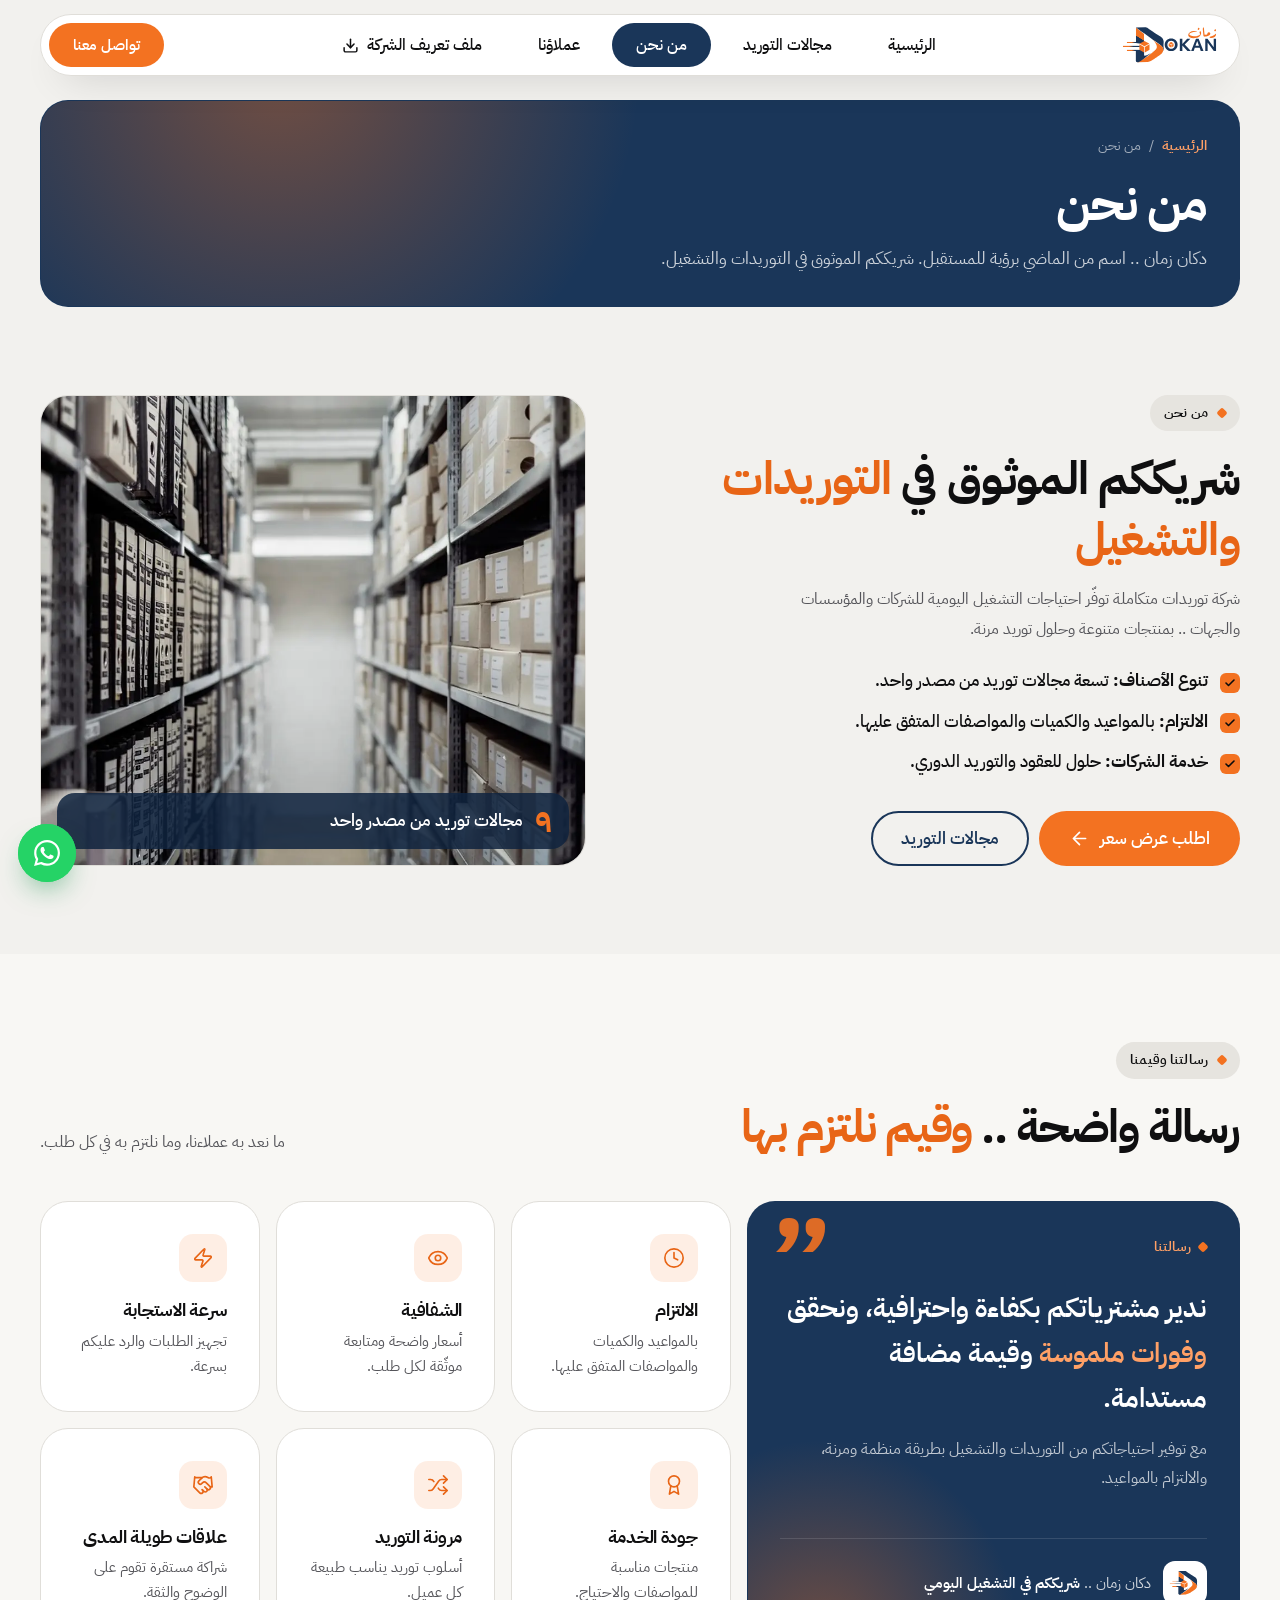
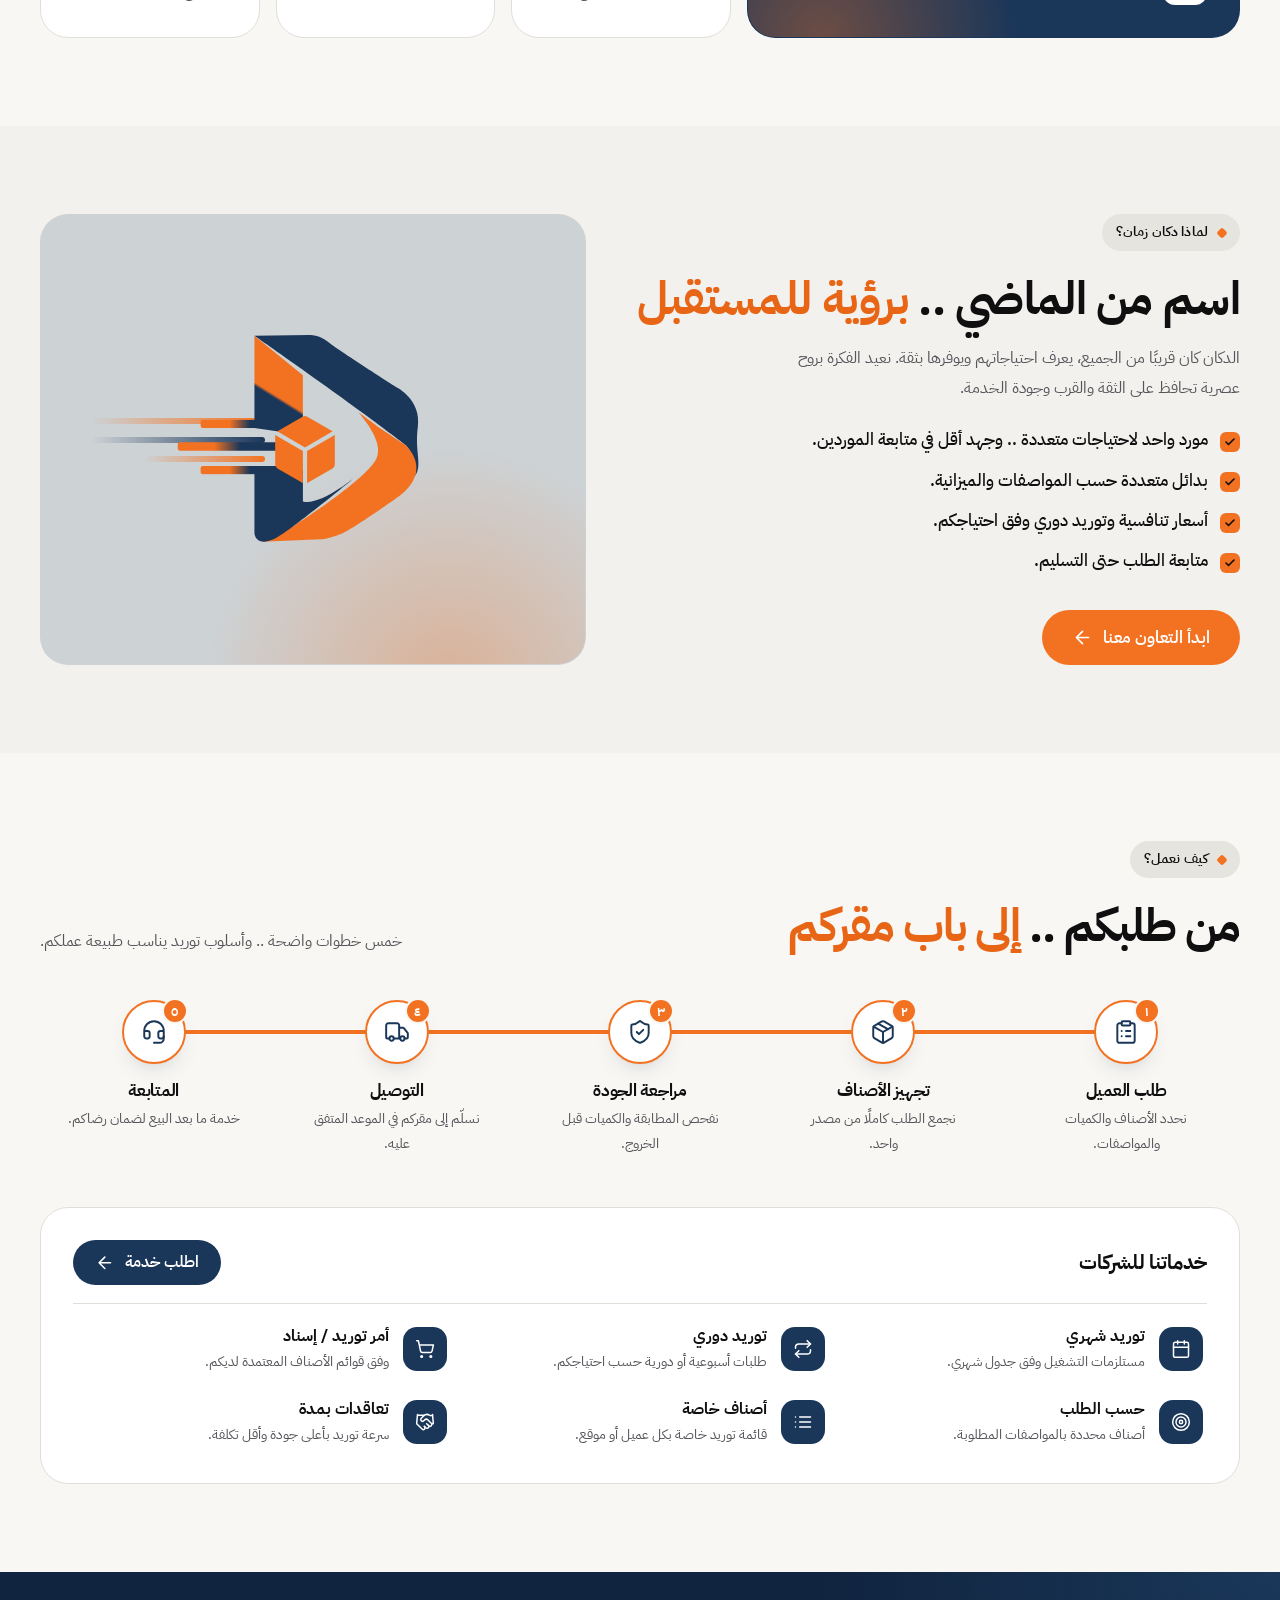
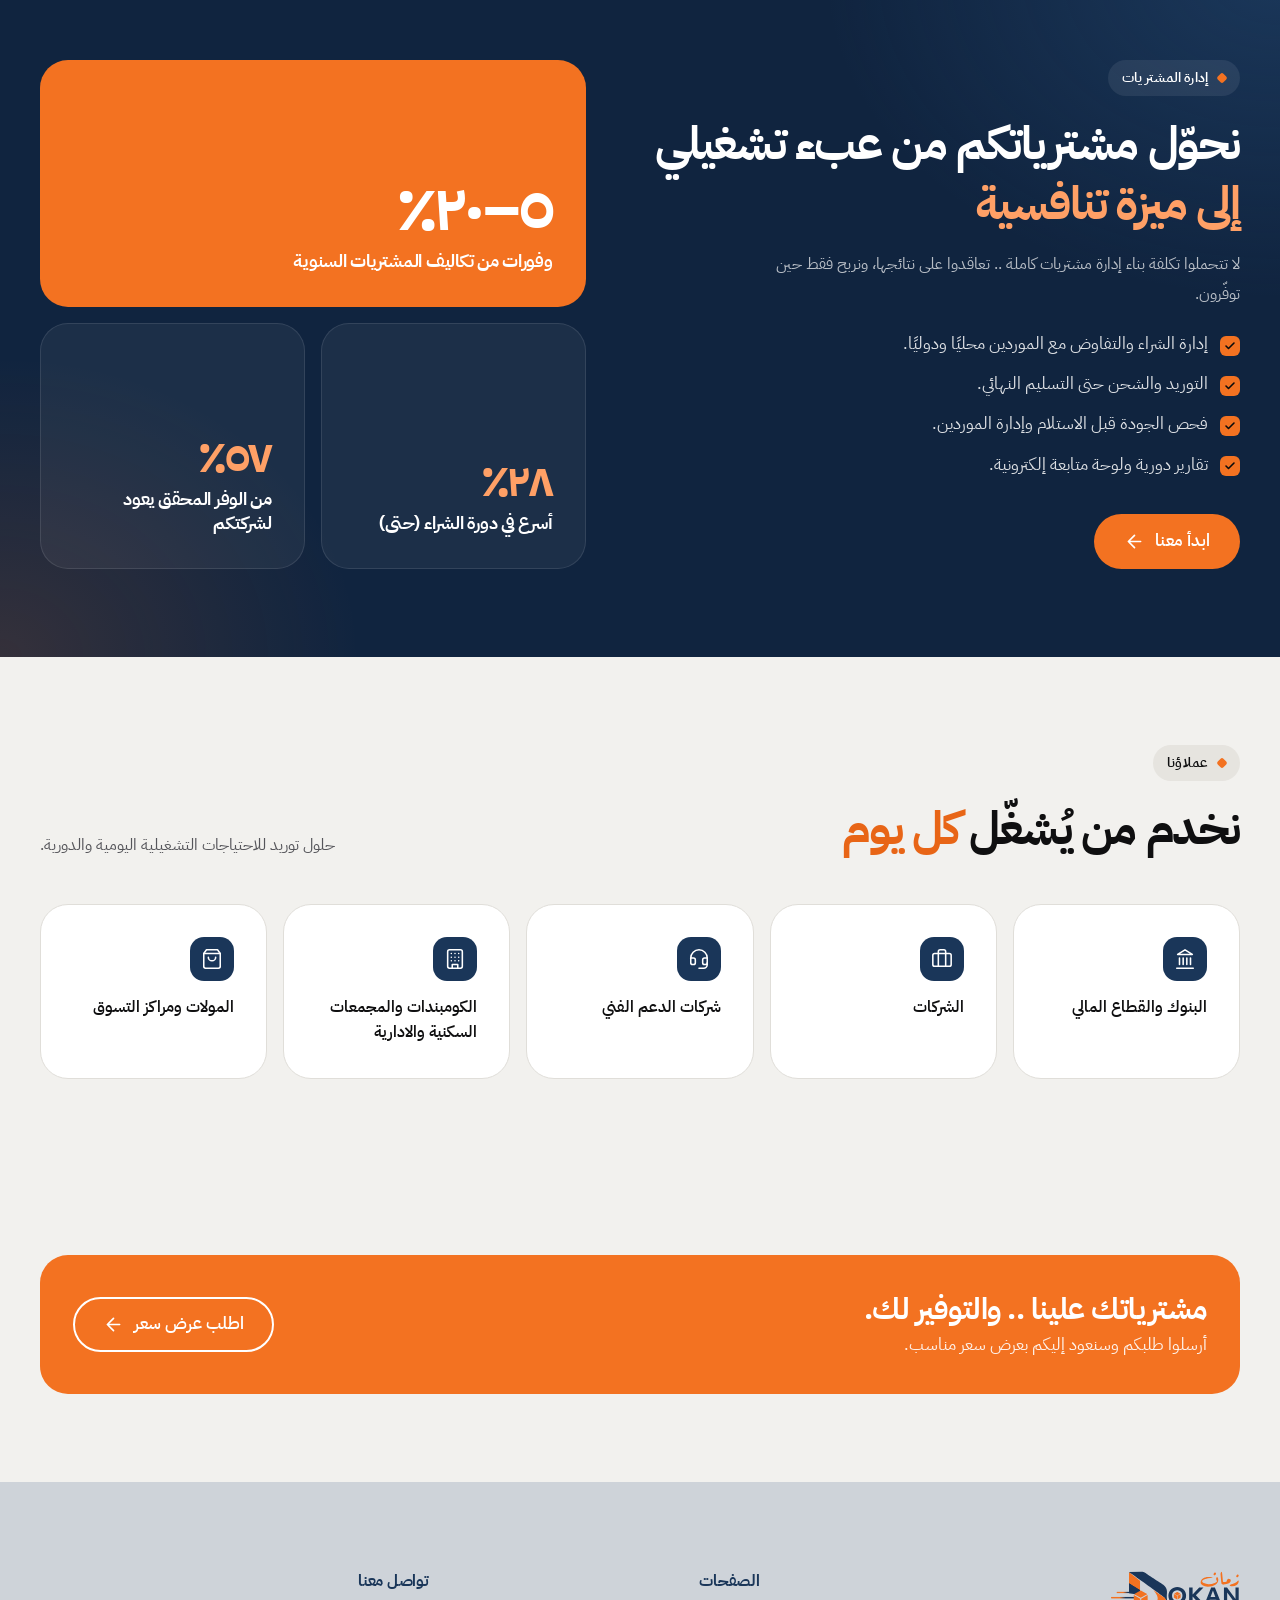
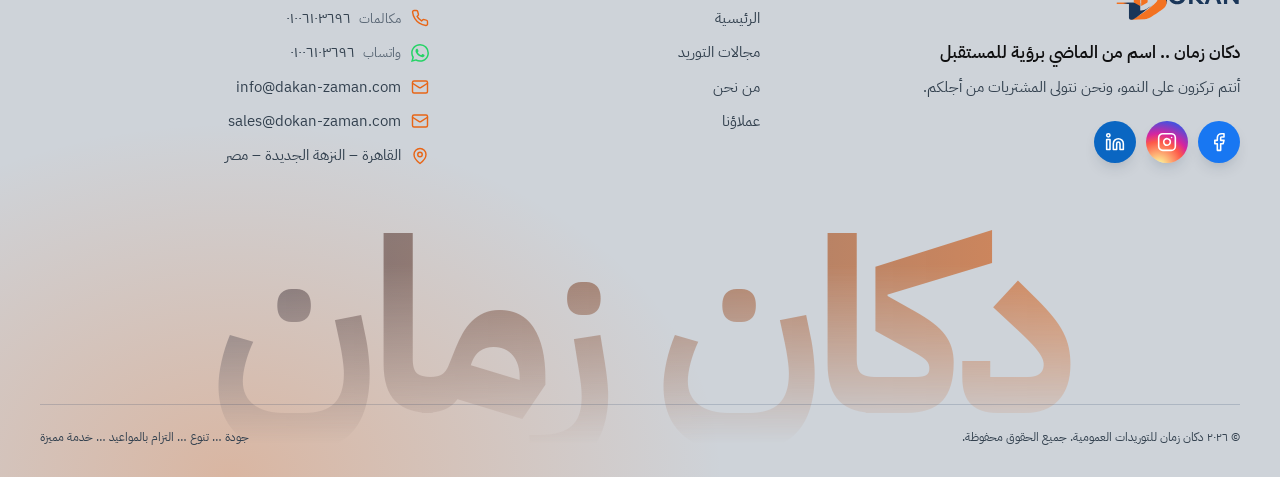
==== commit 6d609c7e: "Clients page, real product photos, light footer, speed - New clients page: full-width auto-playing s" ====
--- a/about.html
+++ b/about.html
@@ -12,7 +12,7 @@
   <link rel="preconnect" href="https://fonts.gstatic.com" crossorigin>
   <link rel="preload" as="style" href="https://fonts.googleapis.com/css2?family=IBM+Plex+Sans+Arabic:wght@300;400;500;600;700&display=swap" onload="this.onload=null;this.rel='stylesheet'">
   <noscript><link rel="stylesheet" href="https://fonts.googleapis.com/css2?family=IBM+Plex+Sans+Arabic:wght@300;400;500;600;700&display=swap"></noscript>
-  <link rel="stylesheet" href="css/style.css?v=d89cfa06">
+  <link rel="stylesheet" href="css/style.css?v=469b1dfb">
 </head>
 <body id="top">
 
@@ -229,14 +229,11 @@
           <p class="sec__lead">حلول توريد للاحتياجات التشغيلية اليومية والدورية.</p>
         </header>
         <ul class="ab-clients">
-          <li class="tile" data-reveal style="--d:0.00s"><svg class="ico"><use href="#i-bank"/></svg><span>البنوك والقطاع المالي</span></li>
-          <li class="tile" data-reveal style="--d:0.05s"><svg class="ico"><use href="#i-landmark"/></svg><span>الجهات الحكومية والهيئات</span></li>
-          <li class="tile" data-reveal style="--d:0.10s"><svg class="ico"><use href="#i-building"/></svg><span>القطاع العام والخاص</span></li>
-          <li class="tile" data-reveal style="--d:0.15s"><svg class="ico"><use href="#i-sparkle"/></svg><span>شركات النظافة والصيانة</span></li>
-          <li class="tile" data-reveal style="--d:0.00s"><svg class="ico"><use href="#i-medical"/></svg><span>المستشفيات والمجمعات الطبية</span></li>
-          <li class="tile" data-reveal style="--d:0.05s"><svg class="ico"><use href="#i-office"/></svg><span>المولات والمكاتب والمجمعات الإدارية</span></li>
-          <li class="tile" data-reveal style="--d:0.10s"><svg class="ico"><use href="#i-building"/></svg><span>المصانع الصغيرة والمتوسطة</span></li>
-          <li class="tile" data-reveal style="--d:0.15s"><svg class="ico"><use href="#i-store"/></svg><span>شركات الجملة ومحلات التجزئة</span></li>
+          <li class="tile" data-reveal style="--d:0.00s"><svg class="ico"><use href="#i-landmark"/></svg><span>البنوك والقطاع المالي</span></li>
+          <li class="tile" data-reveal style="--d:0.05s"><svg class="ico"><use href="#i-briefcase"/></svg><span>الشركات</span></li>
+          <li class="tile" data-reveal style="--d:0.10s"><svg class="ico"><use href="#i-headset"/></svg><span>شركات الدعم الفني</span></li>
+          <li class="tile" data-reveal style="--d:0.15s"><svg class="ico"><use href="#i-building"/></svg><span>الكومبندات والمجمعات السكنية والادارية</span></li>
+          <li class="tile" data-reveal style="--d:0.00s"><svg class="ico"><use href="#i-shopping-bag"/></svg><span>المولات ومراكز التسوق</span></li>
         </ul>
       </div>
     </section>
@@ -246,7 +243,7 @@
       <div class="wrap">
         <div class="tile tile--orange cta-tile" data-reveal>
           <div>
-            <h2>مشترياتك علينا .. ووفوراتك ليك.</h2>
+            <h2>مشترياتك علينا .. والتوفير لك.</h2>
             <p>أرسلوا طلبكم وسنعود إليكم بعرض سعر مناسب.</p>
           </div>
           <a href="contact.html" class="pill pill--line pill--lg">اطلب عرض سعر <svg class="ico"><use href="#i-arrow"/></svg></a>
@@ -257,7 +254,7 @@
 
   <div data-site="footer"></div>
 
-  <script src="js/layout.js?v=178d58a9" defer></script>
+  <script src="js/layout.js?v=dec5ffda" defer></script>
 
   <script src="js/main.js?v=ed429688" defer></script>
 </body>
--- a/css/style.css
+++ b/css/style.css
@@ -328,29 +328,38 @@
 .form2__msg.is-err { color: #E04848; }
 
 /* Footer */
-.foot { background: #0A182C; color: rgba(255,255,255,.7); padding-top: var(--sec-y); overflow: hidden; }
+/* light footer in the brand tile style: soft navy tint + a warm orange glow (same look as the logo tile) */
+.foot {
+  background:
+    radial-gradient(55% 85% at 18% 100%, rgba(243,114,33,.30), transparent 70%),
+    #CED3D9;
+  color: #33414F; padding-top: var(--sec-y); overflow: hidden;
+}
 .foot a { transition: color .25s; }
-.foot a:hover { color: var(--orange-300); }
+.foot a:hover { color: var(--hl); }
 .foot__grid { display: grid; grid-template-columns: 1.5fr 1fr 1.3fr; gap: 32px var(--pad); align-items: start; }
 .foot__logo { height: 52px; width: auto; }
-.foot__tagline { margin-top: 16px; color: #fff; font-weight: 600; }
+.foot__tagline { margin-top: 16px; color: var(--heading); font-weight: 600; }
 .foot__msg { margin-top: 6px; font-size: .95rem; }
-.foot__title { font-size: 1rem; font-weight: 700; color: #fff; margin-bottom: 14px; }
+.foot__title { font-size: 1rem; font-weight: 700; color: var(--blue); margin-bottom: 14px; }
 .foot__col ul { display: grid; gap: 10px; }
 .foot__col li { font-size: .95rem; line-height: 1.6; }
 .foot__contact li { display: flex; align-items: center; gap: 10px; }
-.foot__contact li > span { overflow-wrap: anywhere; }
-.foot__contact small { color: rgba(255,255,255,.5); margin-inline-end: 8px; }
-.foot__contact .ico { width: 18px; height: 18px; color: var(--orange-300); flex: none; }
+.foot__contact li > span, .foot__contact li > a { overflow-wrap: anywhere; }
+.foot__contact a:hover small { color: var(--hl); }
+.foot__contact small { color: #5B6876; margin-inline-end: 8px; }
+.foot__contact .ico { width: 18px; height: 18px; color: var(--hl); flex: none; }
 .foot__contact .ico--wa { fill: currentColor; stroke: none; color: #25D366; }
 .foot__word {
   font-size: clamp(4.5rem, 19vw, 17rem); font-weight: 700; line-height: 1.1; text-align: center; white-space: nowrap;
   margin: 30px 0 -0.25em; letter-spacing: -.04em;
-  background: linear-gradient(180deg, rgba(243,114,33,.55), rgba(243,114,33,0) 85%);
+  /* the logo's two colours across the word (orange where it starts, navy where it ends), fading out towards the bottom */
+  background: linear-gradient(to left, rgba(243,114,33,.75), rgba(26,54,89,.6));
   -webkit-background-clip: text; background-clip: text; color: transparent;
+  -webkit-mask-image: linear-gradient(180deg, #000 25%, transparent 92%); mask-image: linear-gradient(180deg, #000 25%, transparent 92%);
   user-select: none;
 }
-.foot__bottom { display: flex; flex-wrap: wrap; justify-content: space-between; gap: 10px; padding: 22px 0 28px; border-top: 1px solid rgba(255,255,255,.1); position: relative; font-size: .88rem; }
+.foot__bottom { display: flex; flex-wrap: wrap; justify-content: space-between; gap: 10px; padding: 22px 0 28px; border-top: 1px solid rgba(26,54,89,.18); position: relative; font-size: .88rem; }
 
 .to-top2 {
   position: fixed; right: 18px; bottom: 18px; z-index: 50;
@@ -753,16 +762,6 @@
 .pill--ghost { border-color: rgba(255,255,255,.35); color: #fff; }
 .pill--ghost:hover { background: #fff; border-color: #fff; color: var(--heading); }
 
-.cat-tabs { display: flex; gap: 8px; overflow-x: auto; padding-top: 24px; padding-bottom: 4px; scrollbar-width: none; }
-.cat-tabs::-webkit-scrollbar { display: none; }
-.cat-tabs a {
-  flex: none; padding: 10px 18px; border-radius: 999px; border: 1px solid var(--line); background: var(--tile);
-  font-size: .93rem; font-weight: 500; color: var(--heading); transition: border-color .25s, background-color .25s, color .25s;
-}
-.cat-tabs a:hover { border-color: rgba(243,114,33,.6); color: var(--hl); }
-.cat-tabs a.is-active { background: var(--dark-tile); border-color: transparent; color: #fff; }
-.cat-tabs + .sec { padding-top: clamp(32px, 4vw, 48px); }
-
 /* product card: the price sits on the photo, top corner — the first thing you read */
 .prod-card__price {
   position: absolute; z-index: 2; top: 14px; left: 14px;
@@ -1013,10 +1012,10 @@
 .foot__social { display: flex; gap: 10px; margin-top: 20px; }
 .foot__social a {
   width: 42px; height: 42px; display: grid; place-items: center; border-radius: 50%; color: #fff;
-  box-shadow: 0 8px 18px -10px rgba(0,0,0,.6);
+  box-shadow: 0 8px 18px -10px rgba(16,36,63,.45);
   transition: transform .3s var(--ease), filter .25s, box-shadow .3s;
 }
-.foot__social a:hover { color: #fff; transform: translateY(-3px); filter: brightness(1.1); box-shadow: 0 12px 22px -10px rgba(0,0,0,.7); }
+.foot__social a:hover { color: #fff; transform: translateY(-3px); filter: brightness(1.1); box-shadow: 0 12px 22px -10px rgba(16,36,63,.55); }
 .foot__social a:active { transform: scale(.94); }
 .foot__social .ico { width: 20px; height: 20px; stroke-width: 1.9; }
 /* one class per network: is-facebook / is-instagram / is-linkedin (built from SITE.social[].key in js/layout.js) */
@@ -1026,3 +1025,69 @@
 
 /* category page: the content is built by script — keep the footer below the fold until it is (no layout jump) */
 #cat-page { min-height: 100vh; }
+
+/* =========================================================
+   CLIENTS — logo carousel (js/clients.js)
+   4 logos per view → 3 → 2; auto-advances, pauses on hover / touch
+   ========================================================= */
+.cl-carousel { --per: 1; position: relative; }   /* one large slide at a time */
+/* the slides are built by script: hold their height from the start so the page does not jump (slide + dots + bar) */
+.cl-carousel { min-height: calc(min(var(--wrap), 100vw - 32px) * 3 / 8 + 96px); }
+@media (max-width: 960px) { .cl-carousel { min-height: calc((100vw - 32px) / 2 + 96px); } }
+@media (max-width: 560px) { .cl-carousel { min-height: calc((100vw - 32px) * 2 / 3 + 96px); } }
+.cl-track {
+  display: flex; gap: var(--gap); overflow-x: auto; padding: 8px 2px 14px;
+  scroll-snap-type: x mandatory; scroll-behavior: smooth; scrollbar-width: none; overscroll-behavior-x: contain;
+}
+.cl-track::-webkit-scrollbar { display: none; }
+.cl-track:focus-visible { outline: 3px solid var(--orange); outline-offset: 4px; border-radius: var(--r); }
+.cl-slide { flex: 0 0 calc((100% - (var(--per) - 1) * var(--gap)) / var(--per)); margin: 0; scroll-snap-align: start; }
+.cl-card {
+  aspect-ratio: 8 / 3; display: grid; place-items: center; padding: var(--pad); overflow: hidden;
+  transition: transform .4s var(--ease), box-shadow .4s, border-color .3s;
+}
+.cl-card img { width: 100%; height: 100%; max-width: 58%; max-height: 62%; object-fit: contain; transition: transform .6s var(--ease); }
+.cl-card { position: relative; }
+.tile.cl-card.cl-card--photo { padding: 0; }
+/* photos fill the whole slide at every screen size (stronger than the logo sizing in the media queries) */
+.cl-card.cl-card--photo img { position: absolute; inset: 0; width: 100%; height: 100%; max-width: none; max-height: none; object-fit: cover; }
+.cl-slide:hover .cl-card { border-color: rgba(243,114,33,.45); box-shadow: var(--shadow); }
+.cl-slide:hover .cl-card img { transform: scale(1.03); }
+
+.cl-controls { display: flex; align-items: center; justify-content: center; margin-top: 10px; }
+/* arrows on the image: hidden until the slide is hovered or focused, always shown on touch screens */
+.cl-stage { position: relative; }
+.cl-btn {
+  position: absolute; z-index: 3; top: calc(50% - 3px); transform: translateY(-50%);
+  width: 48px; height: 48px; display: grid; place-items: center; padding: 0; border: 0; border-radius: 50%; cursor: pointer;
+  background: rgba(255,255,255,.95); color: var(--heading); box-shadow: 0 10px 24px -10px rgba(0,0,0,.45);
+  opacity: 0; transition: opacity .25s, background-color .25s, color .25s, transform .2s;
+}
+.cl-btn--prev { right: 18px; }
+.cl-btn--next { left: 18px; }
+.cl-btn .ico { width: 20px; height: 20px; stroke-width: 2.2; }
+.cl-btn--prev .ico { transform: rotate(180deg); }
+.cl-stage:hover .cl-btn, .cl-stage:focus-within .cl-btn { opacity: 1; }
+.cl-btn:hover { background: var(--orange); color: #fff; }
+.cl-btn:active { transform: translateY(-50%) scale(.92); }
+@media (hover: none) { .cl-btn { opacity: .92; width: 38px; height: 38px; } .cl-btn--prev { right: 10px; } .cl-btn--next { left: 10px; } }
+.cl-dots { display: flex; align-items: center; gap: 8px; }
+.cl-dots button { width: 8px; height: 8px; padding: 0; border: 0; border-radius: 99px; background: var(--chip); cursor: pointer; transition: width .35s var(--ease), background-color .3s; }
+.cl-dots button[aria-current] { width: 26px; background: var(--orange); }
+.cl-progress { height: 3px; margin: 16px auto 0; max-width: 220px; border-radius: 3px; background: var(--chip); overflow: hidden; }
+.cl-progress span { display: block; height: 100%; background: var(--orange); transform: scaleX(0); transform-origin: right; }
+
+@media (max-width: 960px) { .cl-card { aspect-ratio: 2 / 1; } .cl-card img { max-width: 70%; } }
+@media (max-width: 560px) { .cl-card { aspect-ratio: 3 / 2; } .cl-card img { max-width: 84%; max-height: 66%; } }
+@media (prefers-reduced-motion: reduce) { .cl-progress { display: none; } }
+
+/* SECTORS WE SERVE (about + clients pages) — five equal cards in one row */
+.ab-clients { grid-template-columns: repeat(5, 1fr); }
+.ab-clients li { flex-direction: column; align-items: flex-start; justify-content: flex-start; gap: 14px; padding: var(--pad) 24px; }
+.ab-clients li span { font-size: 1rem; line-height: 1.6; }
+@media (max-width: 1080px) { .ab-clients { grid-template-columns: repeat(3, 1fr); } }
+@media (max-width: 600px) { .ab-clients { grid-template-columns: 1fr 1fr; } .ab-clients li { padding: 18px; } }
+
+/* product photos are packshots on white: no dark shade over the top of the photo */
+.prod-card .supply-card__media::after { display: none; }
+.prod-card .supply-card__media { background: #fff; }
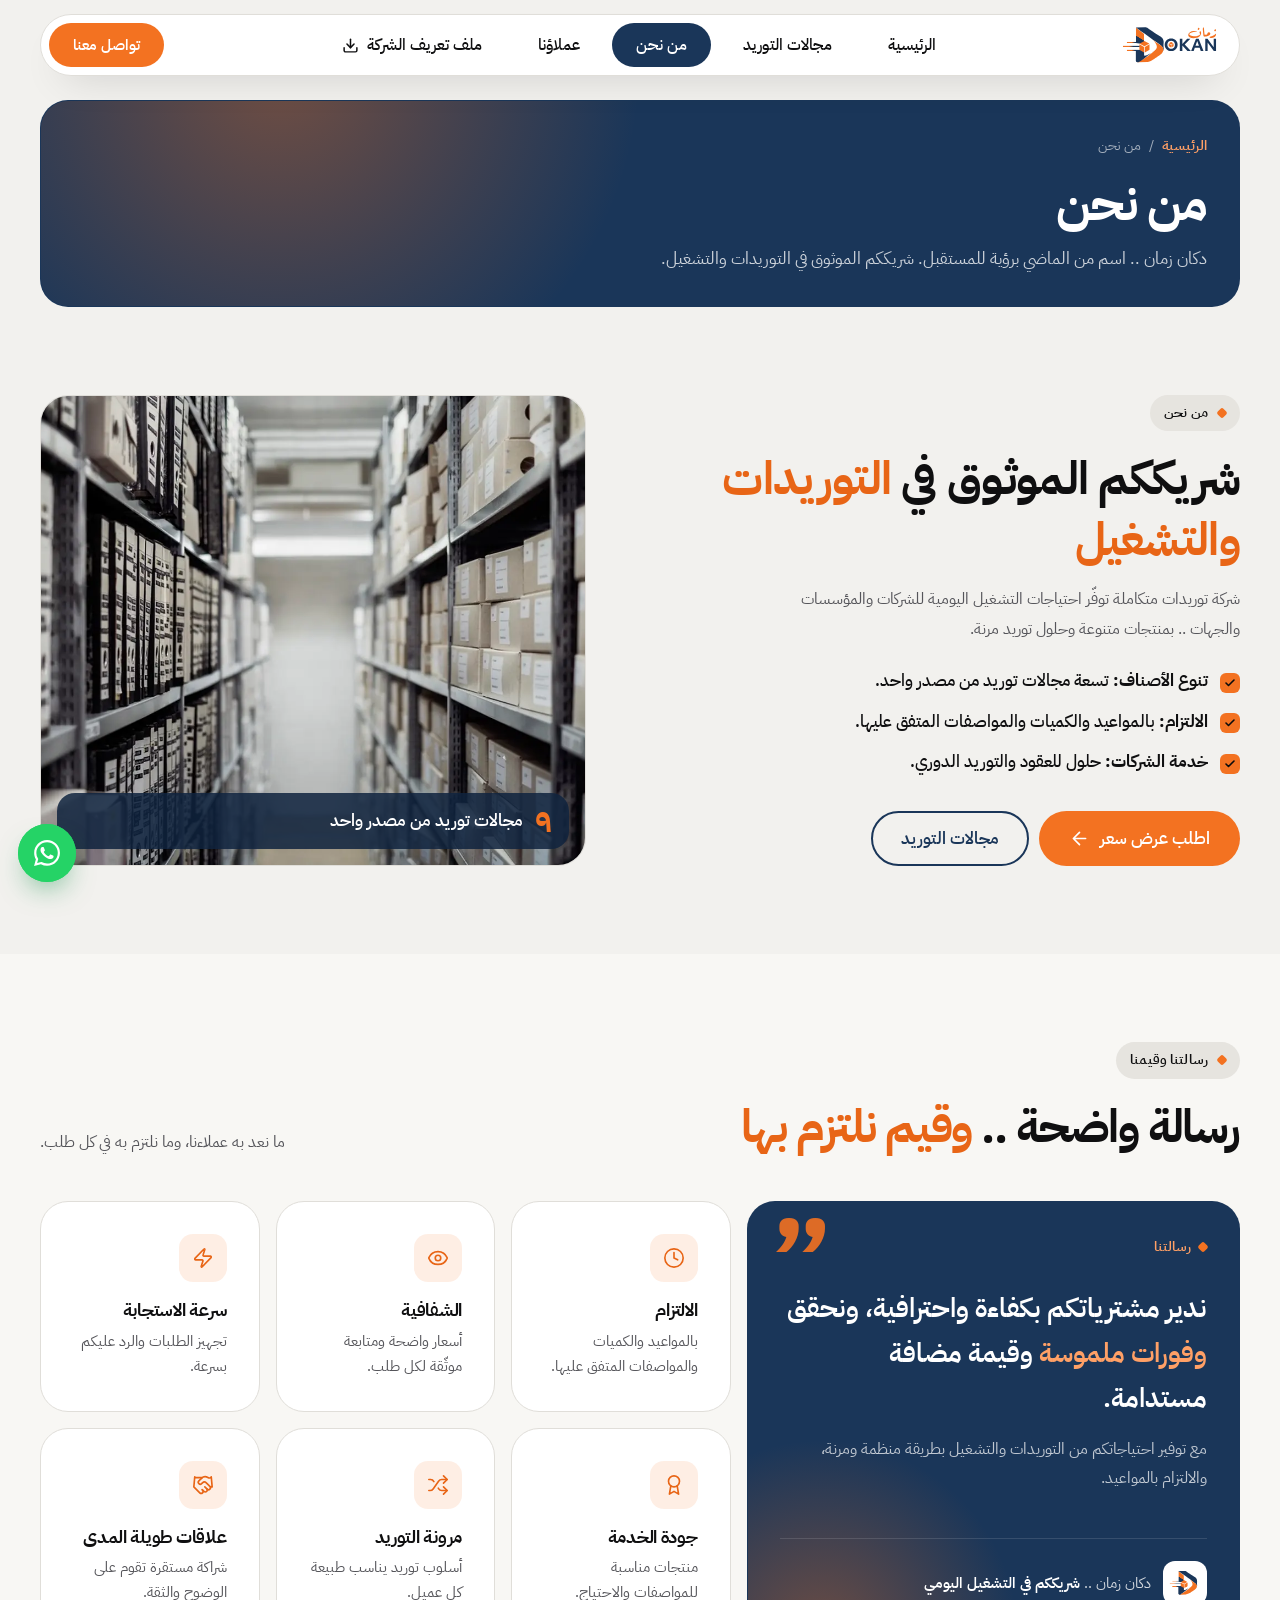
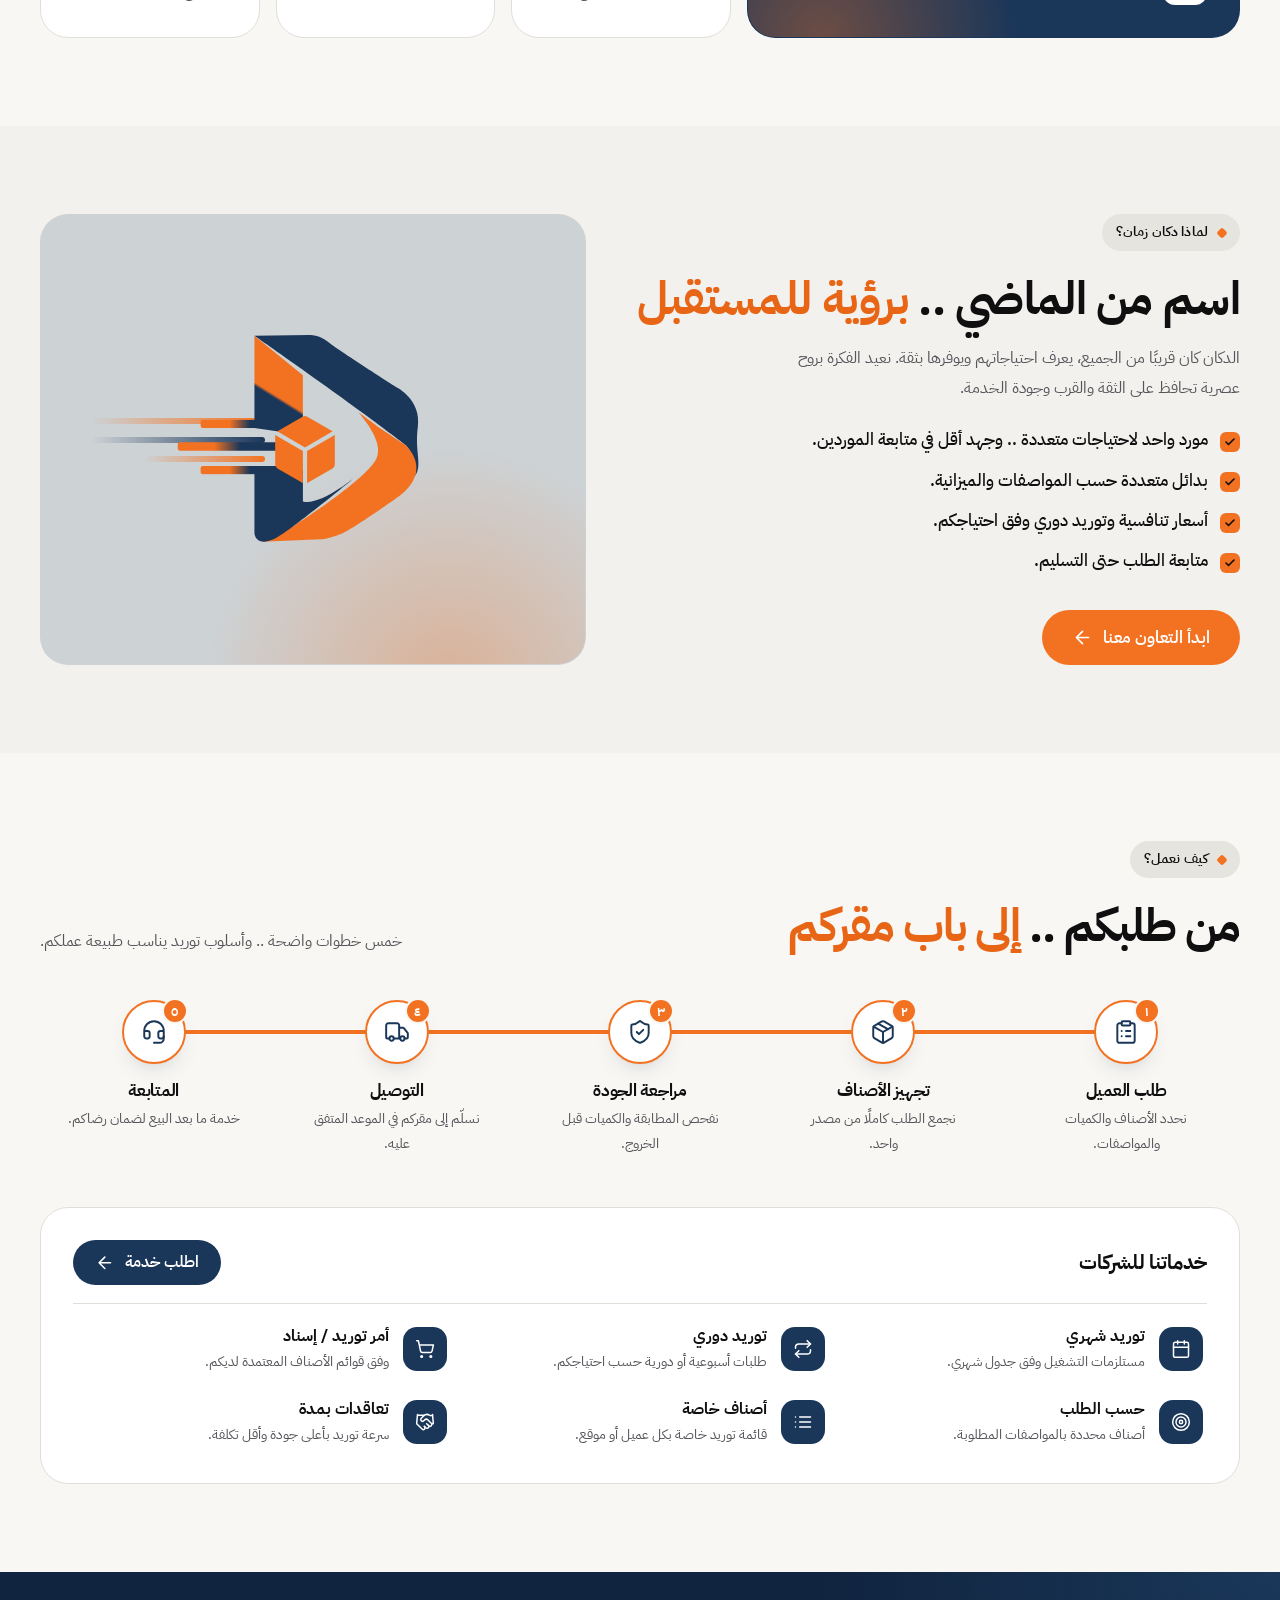
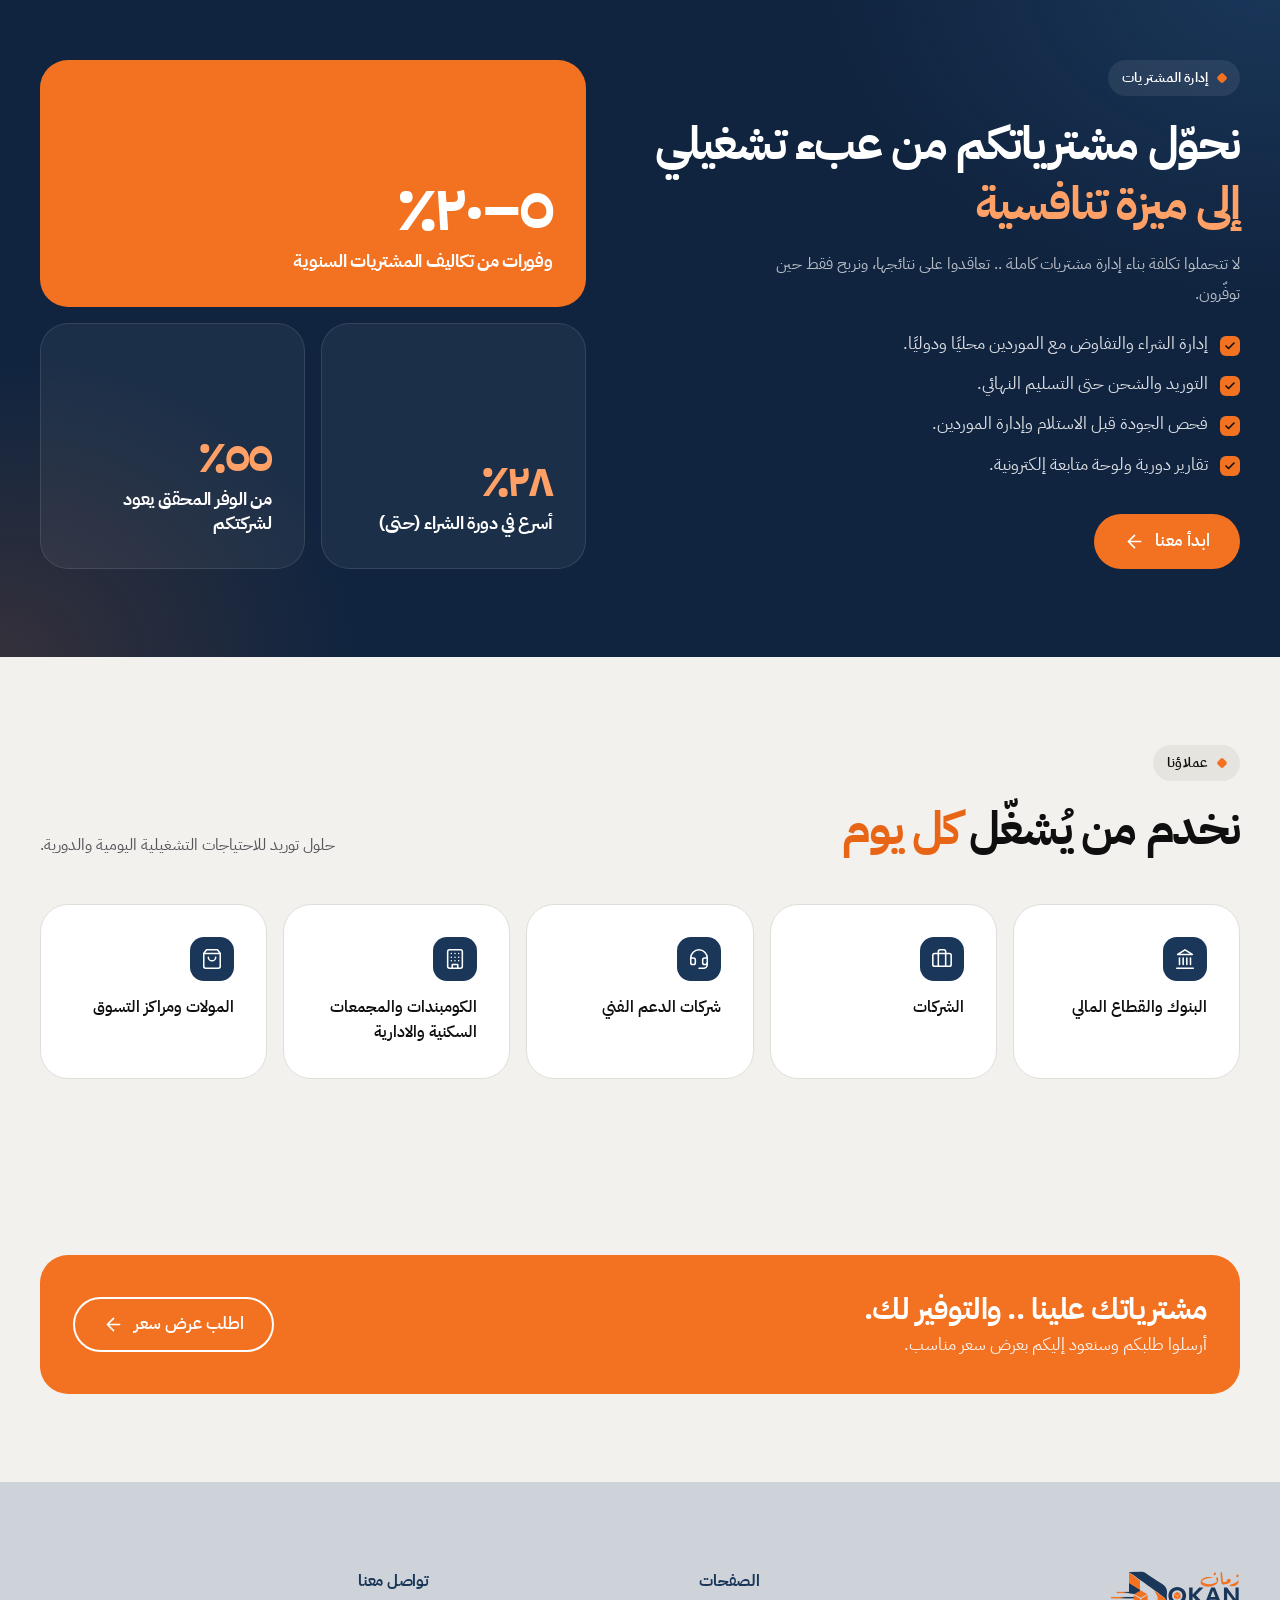
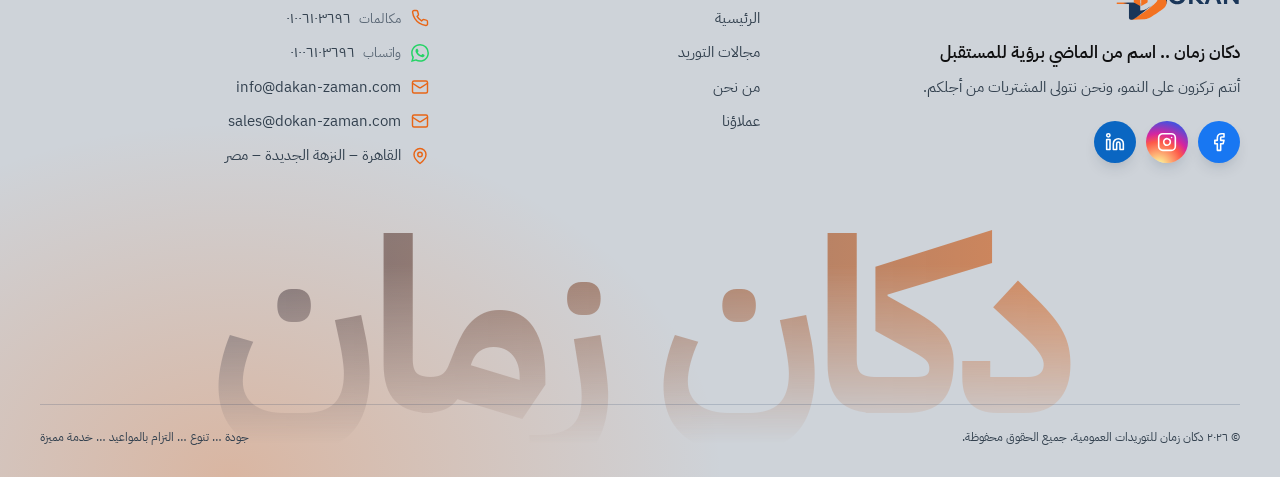
==== commit 1afd6cd2: "Clients page order, logo marquee, price ranges - Clients page: sectors first, then partner logos in " ====
--- a/about.html
+++ b/about.html
@@ -12,7 +12,7 @@
   <link rel="preconnect" href="https://fonts.gstatic.com" crossorigin>
   <link rel="preload" as="style" href="https://fonts.googleapis.com/css2?family=IBM+Plex+Sans+Arabic:wght@300;400;500;600;700&display=swap" onload="this.onload=null;this.rel='stylesheet'">
   <noscript><link rel="stylesheet" href="https://fonts.googleapis.com/css2?family=IBM+Plex+Sans+Arabic:wght@300;400;500;600;700&display=swap"></noscript>
-  <link rel="stylesheet" href="css/style.css?v=469b1dfb">
+  <link rel="stylesheet" href="css/style.css?v=ecbdaaff">
 </head>
 <body id="top">
 
--- a/css/style.css
+++ b/css/style.css
@@ -1027,59 +1027,29 @@
 #cat-page { min-height: 100vh; }
 
 /* =========================================================
-   CLIENTS — logo carousel (js/clients.js)
-   4 logos per view → 3 → 2; auto-advances, pauses on hover / touch
-   ========================================================= */
-.cl-carousel { --per: 1; position: relative; }   /* one large slide at a time */
-/* the slides are built by script: hold their height from the start so the page does not jump (slide + dots + bar) */
-.cl-carousel { min-height: calc(min(var(--wrap), 100vw - 32px) * 3 / 8 + 96px); }
-@media (max-width: 960px) { .cl-carousel { min-height: calc((100vw - 32px) / 2 + 96px); } }
-@media (max-width: 560px) { .cl-carousel { min-height: calc((100vw - 32px) * 2 / 3 + 96px); } }
-.cl-track {
-  display: flex; gap: var(--gap); overflow-x: auto; padding: 8px 2px 14px;
-  scroll-snap-type: x mandatory; scroll-behavior: smooth; scrollbar-width: none; overscroll-behavior-x: contain;
-}
-.cl-track::-webkit-scrollbar { display: none; }
-.cl-track:focus-visible { outline: 3px solid var(--orange); outline-offset: 4px; border-radius: var(--r); }
-.cl-slide { flex: 0 0 calc((100% - (var(--per) - 1) * var(--gap)) / var(--per)); margin: 0; scroll-snap-align: start; }
-.cl-card {
-  aspect-ratio: 8 / 3; display: grid; place-items: center; padding: var(--pad); overflow: hidden;
+   CLIENTS — two rows of logos sliding in opposite directions (like the homepage ticker)
+   ========================================================= */
+.logo-marquee {
+  display: grid; gap: var(--gap);
+  -webkit-mask-image: linear-gradient(90deg, transparent, #000 8%, #000 92%, transparent);
+          mask-image: linear-gradient(90deg, transparent, #000 8%, #000 92%, transparent);
+}
+.lm__row { overflow: hidden; padding: 6px 0; }
+.lm__track { display: flex; width: max-content; animation: marquee 45s linear infinite; }
+.lm__track--rev { animation-direction: reverse; animation-duration: 55s; }
+.logo-marquee ul { display: flex; gap: var(--gap); padding-inline-end: var(--gap); }
+.logo-marquee li {
+  width: 220px; height: 120px; flex: none; display: grid; place-items: center; padding: 18px 24px;
   transition: transform .4s var(--ease), box-shadow .4s, border-color .3s;
 }
-.cl-card img { width: 100%; height: 100%; max-width: 58%; max-height: 62%; object-fit: contain; transition: transform .6s var(--ease); }
-.cl-card { position: relative; }
-.tile.cl-card.cl-card--photo { padding: 0; }
-/* photos fill the whole slide at every screen size (stronger than the logo sizing in the media queries) */
-.cl-card.cl-card--photo img { position: absolute; inset: 0; width: 100%; height: 100%; max-width: none; max-height: none; object-fit: cover; }
-.cl-slide:hover .cl-card { border-color: rgba(243,114,33,.45); box-shadow: var(--shadow); }
-.cl-slide:hover .cl-card img { transform: scale(1.03); }
-
-.cl-controls { display: flex; align-items: center; justify-content: center; margin-top: 10px; }
-/* arrows on the image: hidden until the slide is hovered or focused, always shown on touch screens */
-.cl-stage { position: relative; }
-.cl-btn {
-  position: absolute; z-index: 3; top: calc(50% - 3px); transform: translateY(-50%);
-  width: 48px; height: 48px; display: grid; place-items: center; padding: 0; border: 0; border-radius: 50%; cursor: pointer;
-  background: rgba(255,255,255,.95); color: var(--heading); box-shadow: 0 10px 24px -10px rgba(0,0,0,.45);
-  opacity: 0; transition: opacity .25s, background-color .25s, color .25s, transform .2s;
-}
-.cl-btn--prev { right: 18px; }
-.cl-btn--next { left: 18px; }
-.cl-btn .ico { width: 20px; height: 20px; stroke-width: 2.2; }
-.cl-btn--prev .ico { transform: rotate(180deg); }
-.cl-stage:hover .cl-btn, .cl-stage:focus-within .cl-btn { opacity: 1; }
-.cl-btn:hover { background: var(--orange); color: #fff; }
-.cl-btn:active { transform: translateY(-50%) scale(.92); }
-@media (hover: none) { .cl-btn { opacity: .92; width: 38px; height: 38px; } .cl-btn--prev { right: 10px; } .cl-btn--next { left: 10px; } }
-.cl-dots { display: flex; align-items: center; gap: 8px; }
-.cl-dots button { width: 8px; height: 8px; padding: 0; border: 0; border-radius: 99px; background: var(--chip); cursor: pointer; transition: width .35s var(--ease), background-color .3s; }
-.cl-dots button[aria-current] { width: 26px; background: var(--orange); }
-.cl-progress { height: 3px; margin: 16px auto 0; max-width: 220px; border-radius: 3px; background: var(--chip); overflow: hidden; }
-.cl-progress span { display: block; height: 100%; background: var(--orange); transform: scaleX(0); transform-origin: right; }
-
-@media (max-width: 960px) { .cl-card { aspect-ratio: 2 / 1; } .cl-card img { max-width: 70%; } }
-@media (max-width: 560px) { .cl-card { aspect-ratio: 3 / 2; } .cl-card img { max-width: 84%; max-height: 66%; } }
-@media (prefers-reduced-motion: reduce) { .cl-progress { display: none; } }
+.logo-marquee li img { max-width: 100%; max-height: 72px; object-fit: contain; }
+.logo-marquee li:hover { transform: translateY(-4px); border-color: rgba(243,114,33,.45); box-shadow: var(--shadow); }
+.logo-marquee:hover .lm__track { animation-play-state: paused; }
+@media (max-width: 600px) {
+  .logo-marquee li { width: 160px; height: 92px; padding: 14px 18px; }
+  .logo-marquee li img { max-height: 56px; }
+}
+@media (prefers-reduced-motion: reduce) { .lm__track { animation: none; } }
 
 /* SECTORS WE SERVE (about + clients pages) — five equal cards in one row */
 .ab-clients { grid-template-columns: repeat(5, 1fr); }
